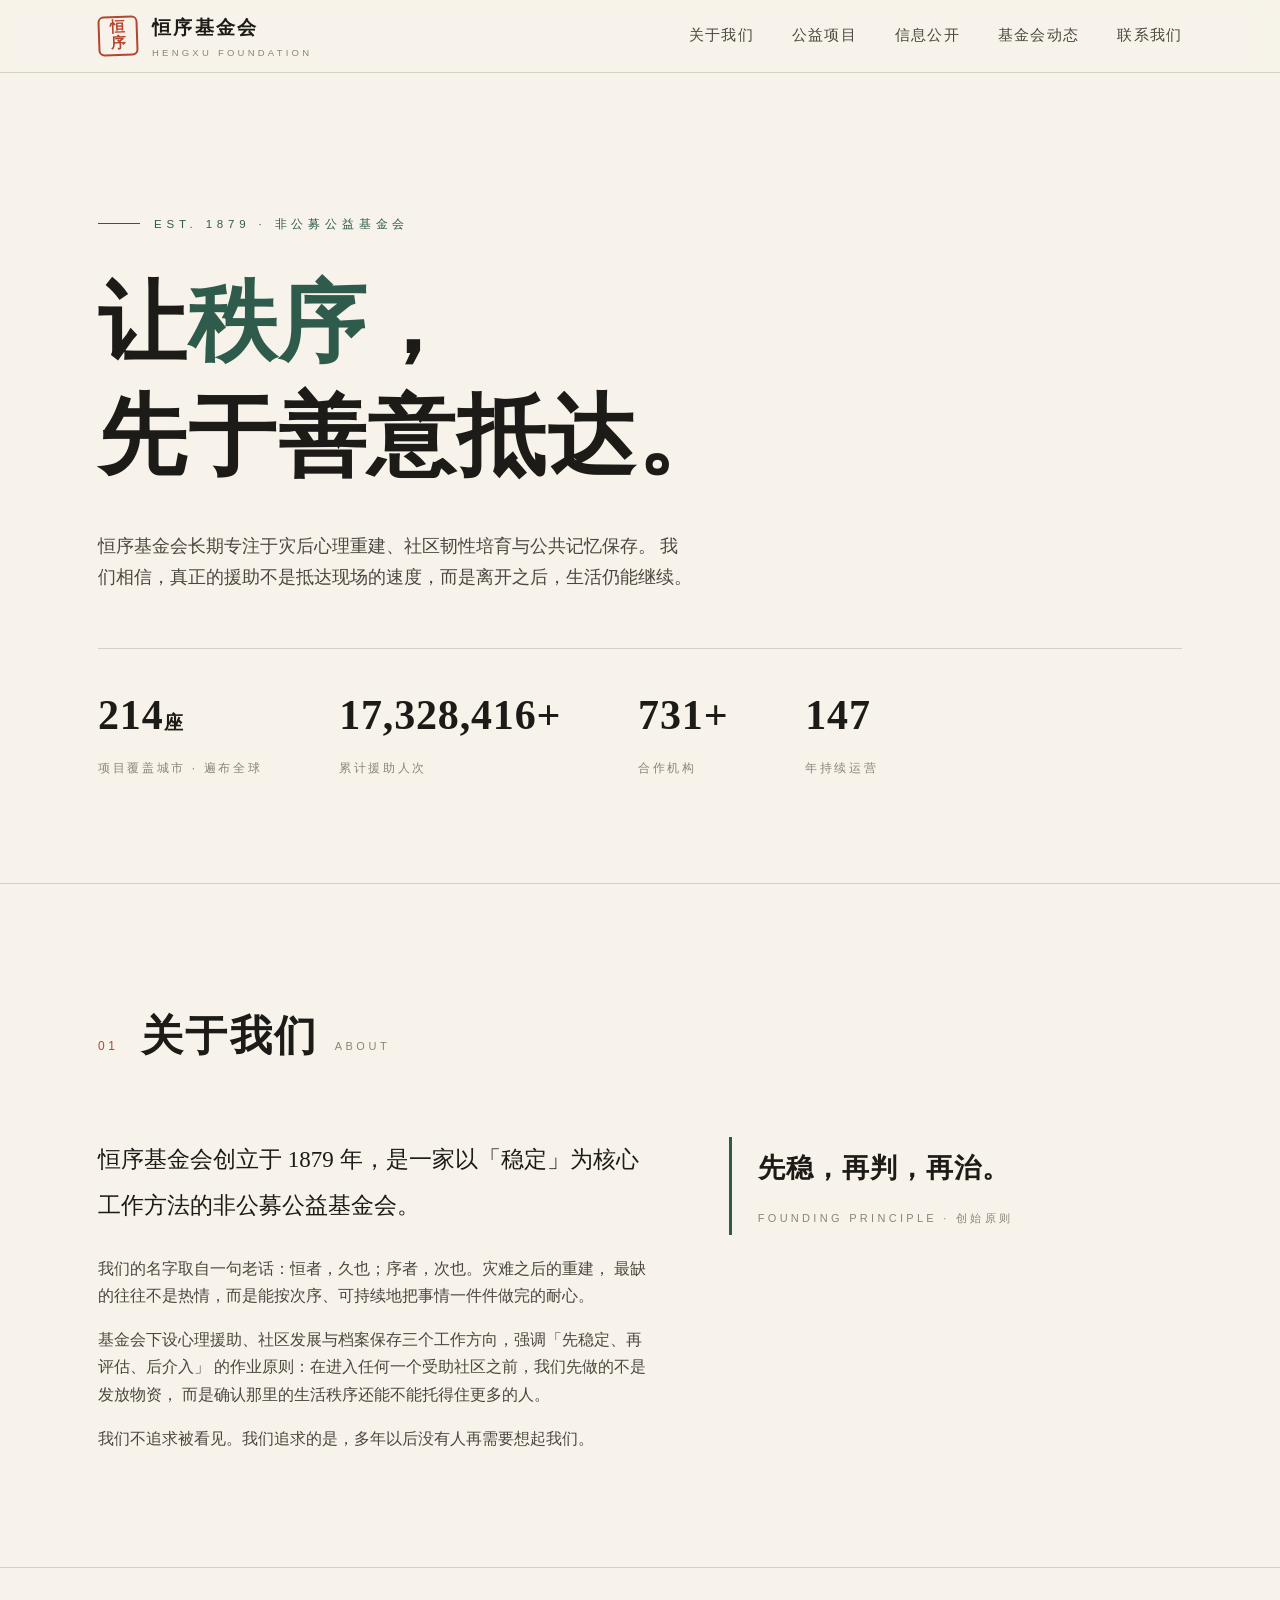
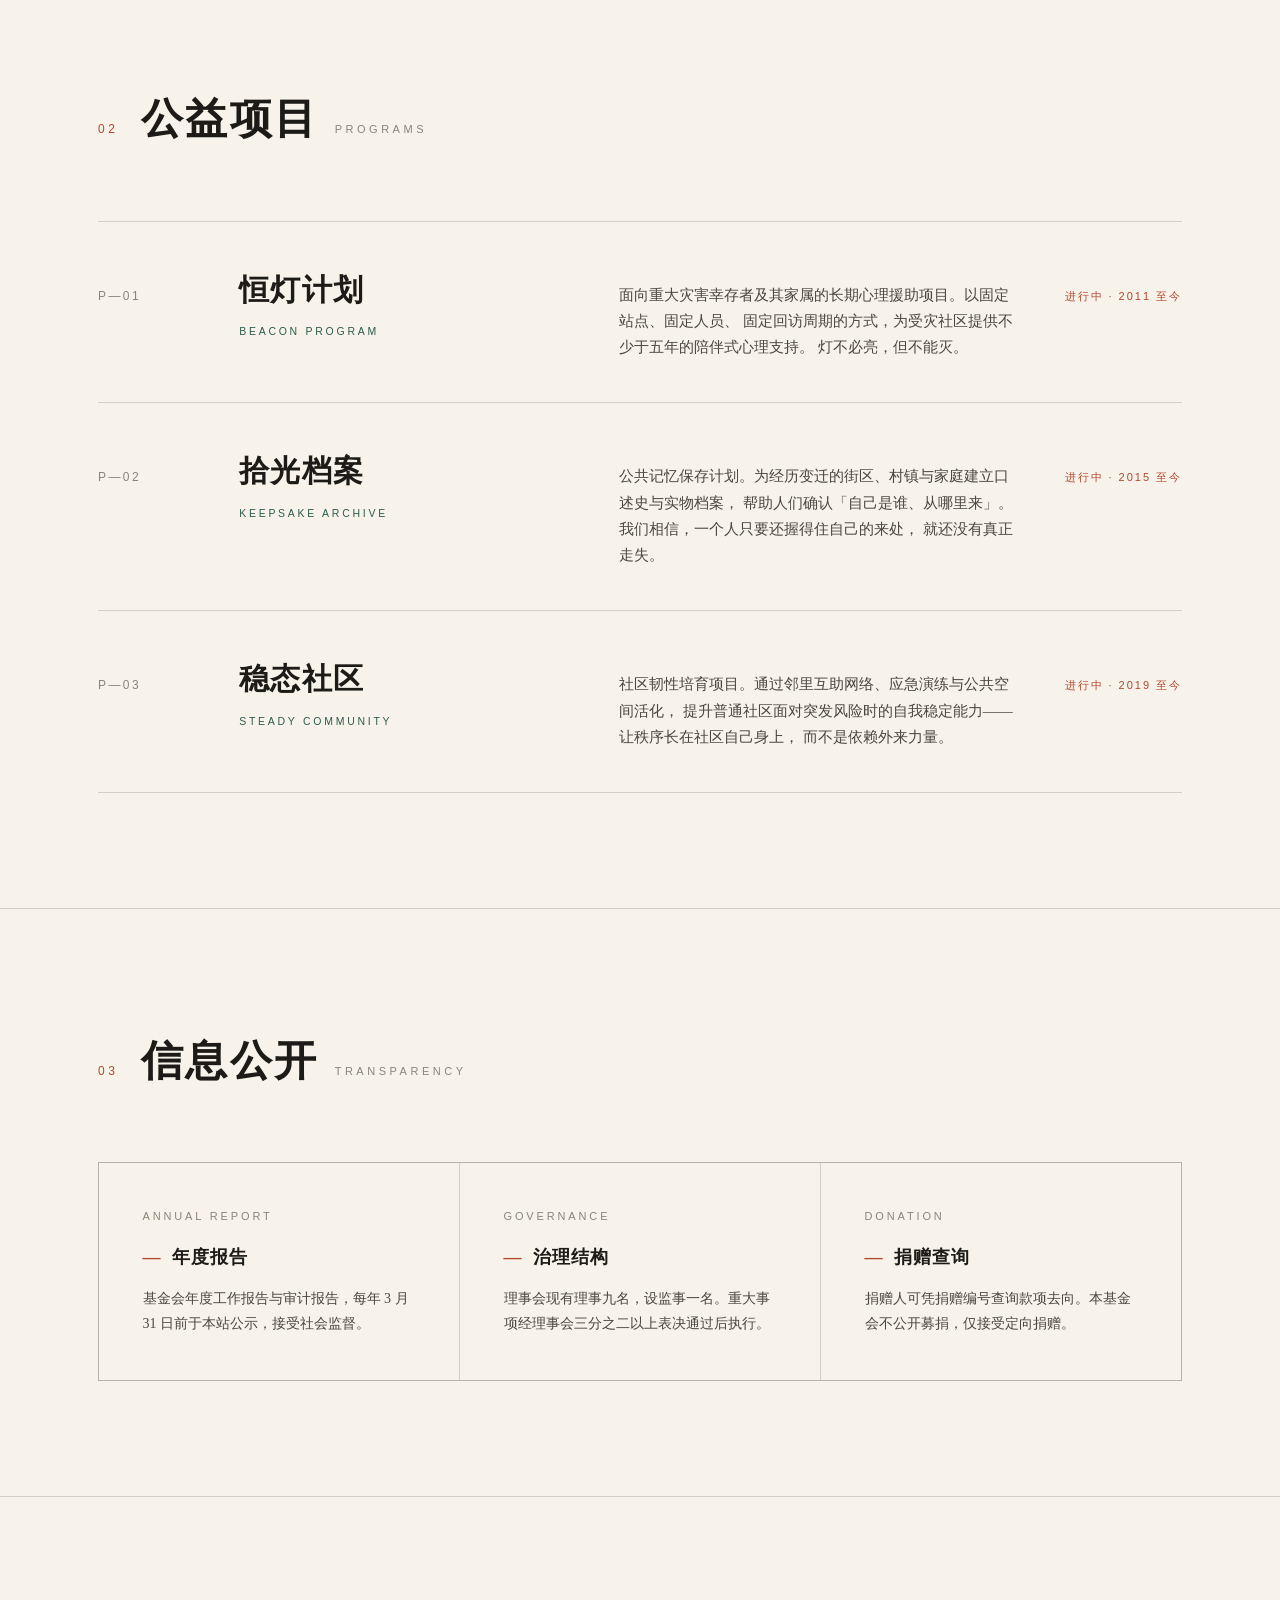
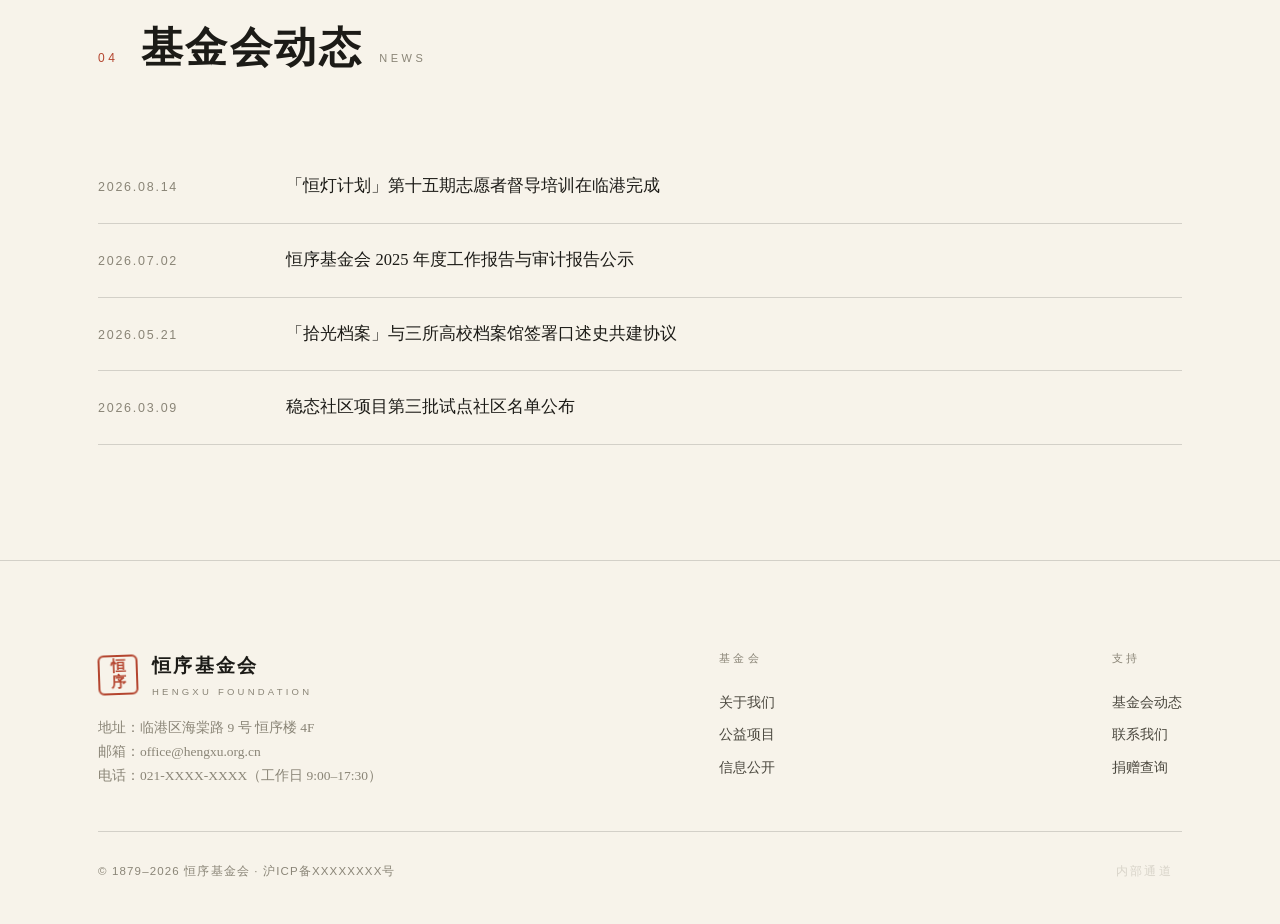
==== index.html @ 0408399a "baseline: legacy single-file + verified assets (bbs-data 130 posts, 13 accounts)" ====
<!DOCTYPE html>
<html lang="zh-CN">
<head>
<meta charset="UTF-8">
<meta name="viewport" content="width=device-width, initial-scale=1.0">
<title>恒序基金会 HENGXU FOUNDATION</title>
<style>
/* ============ 表页面：恒序基金会 ============ */
:root{
  --paper:#F7F3EA;
  --paper-dim:#EFE9DC;
  --ink:#1C1B17;
  --ink-soft:#4A473E;
  --muted:#8A8577;
  --pine:#2E5B4C;
  --pine-deep:#1F4036;
  --cinnabar:#B4452F;
  --hairline:rgba(28,27,23,.16);
  --serif:"Noto Serif SC","Songti SC","STSong","SimSun",serif;
  --sans:-apple-system,"PingFang SC","Microsoft YaHei","Helvetica Neue",sans-serif;
}
*{margin:0;padding:0;box-sizing:border-box}
html{scroll-behavior:smooth}
body{
  background:var(--paper);
  color:var(--ink);
  font-family:var(--serif);
  -webkit-font-smoothing:antialiased;
  line-height:1.75;
}
::selection{background:var(--pine);color:var(--paper)}
a{color:inherit;text-decoration:none}
.wrap{max-width:1180px;margin:0 auto;padding:0 clamp(20px,4vw,48px)}

/* 顶部 */
.site-head{
  border-bottom:1px solid var(--hairline);
  position:sticky;top:0;background:rgba(247,243,234,.92);
  backdrop-filter:blur(8px);z-index:50;
}
.head-in{display:flex;align-items:center;justify-content:space-between;height:72px}
.brand{display:flex;align-items:center;gap:14px}
.seal{
  width:40px;height:40px;flex:none;
  border:2px solid var(--cinnabar);border-radius:6px;
  display:grid;place-items:center;
  color:var(--cinnabar);font-weight:700;font-size:15px;line-height:1.05;
  letter-spacing:0;font-family:var(--serif);
  transform:rotate(-2deg);
}
.brand-name{font-size:19px;font-weight:700;letter-spacing:.12em}
.brand-en{display:block;font-family:var(--sans);font-size:9.5px;letter-spacing:.34em;color:var(--muted);font-weight:400;margin-top:1px}
.nav{display:flex;gap:clamp(16px,3vw,40px);font-size:14.5px;letter-spacing:.08em}
.nav a{position:relative;padding:4px 0;color:var(--ink-soft);transition:color .25s}
.nav a:hover{color:var(--pine)}
.nav a::after{content:"";position:absolute;left:0;bottom:-2px;width:0;height:1px;background:var(--pine);transition:width .3s}
.nav a:hover::after{width:100%}
@media(max-width:760px){.nav{display:none}}

/* Hero */
.hero{padding:clamp(72px,11vw,150px) 0 clamp(56px,8vw,110px);border-bottom:1px solid var(--hairline)}
.eyebrow{
  font-family:var(--sans);font-size:11.5px;letter-spacing:.42em;color:var(--pine);
  display:flex;align-items:center;gap:14px;margin-bottom:34px;font-weight:500;
}
.eyebrow::before{content:"";width:42px;height:1px;background:var(--pine)}
.hero h1{
  font-size:clamp(38px,7.2vw,88px);font-weight:700;line-height:1.28;letter-spacing:.02em;
  max-width:16em;
}
.hero h1 em{font-style:normal;color:var(--pine)}
.hero-sub{
  margin-top:38px;max-width:34em;color:var(--ink-soft);font-size:clamp(15px,1.5vw,17.5px);
}
.hero-meta{
  margin-top:56px;display:flex;gap:clamp(28px,6vw,88px);flex-wrap:wrap;
  border-top:1px solid var(--hairline);padding-top:30px;
}
.stat b{display:block;font-size:clamp(28px,3.4vw,42px);font-weight:700;letter-spacing:.02em}
.stat span{font-family:var(--sans);font-size:12px;letter-spacing:.22em;color:var(--muted)}

/* 章节 */
section.block{padding:clamp(64px,9vw,120px) 0;border-bottom:1px solid var(--hairline)}
.sec-head{display:flex;align-items:baseline;gap:22px;margin-bottom:clamp(36px,5vw,64px)}
.sec-no{font-family:var(--sans);font-size:12px;letter-spacing:.3em;color:var(--cinnabar)}
.sec-title{font-size:clamp(26px,3.6vw,42px);font-weight:700;letter-spacing:.06em}
.sec-title small{font-family:var(--sans);font-size:11px;letter-spacing:.32em;color:var(--muted);margin-left:16px;font-weight:400}

/* 关于 */
.about-grid{display:grid;grid-template-columns:1.1fr .9fr;gap:clamp(32px,6vw,90px)}
@media(max-width:820px){.about-grid{grid-template-columns:1fr}}
.about-lede{font-size:clamp(18px,2.1vw,23px);line-height:2;font-weight:500}
.about-body{margin-top:26px;color:var(--ink-soft);font-size:15.5px}
.about-body p+p{margin-top:1.1em}
.motto{
  border-left:3px solid var(--pine);padding:6px 0 6px 26px;
  font-size:clamp(20px,2.4vw,27px);font-weight:700;line-height:1.9;letter-spacing:.04em;
  align-self:start;position:sticky;top:110px;
}
.motto small{display:block;font-family:var(--sans);font-weight:400;font-size:11px;letter-spacing:.3em;color:var(--muted);margin-top:14px}

/* 项目 */
.prog{border-top:1px solid var(--hairline)}
.prog-row{
  display:grid;grid-template-columns:90px 1fr 1.2fr auto;gap:clamp(18px,4vw,56px);
  align-items:baseline;padding:clamp(26px,3.6vw,42px) 0;border-bottom:1px solid var(--hairline);
  transition:background .3s;cursor:default;
}
.prog-row:hover{background:var(--paper-dim)}
.prog-idx{font-family:var(--sans);font-size:12px;letter-spacing:.2em;color:var(--muted)}
.prog-name{font-size:clamp(20px,2.6vw,30px);font-weight:700;letter-spacing:.04em}
.prog-name small{display:block;font-family:var(--sans);font-size:10.5px;letter-spacing:.26em;color:var(--pine);font-weight:500;margin-top:6px}
.prog-desc{color:var(--ink-soft);font-size:15px;max-width:38em}
.prog-tag{font-family:var(--sans);font-size:11px;letter-spacing:.18em;color:var(--cinnabar);white-space:nowrap}
@media(max-width:820px){.prog-row{grid-template-columns:1fr;gap:10px}}

/* 披露 */
.disc-grid{display:grid;grid-template-columns:repeat(3,1fr);gap:1px;background:var(--hairline);border:1px solid var(--hairline)}
@media(max-width:820px){.disc-grid{grid-template-columns:1fr}}
.disc{background:var(--paper);padding:clamp(28px,3.4vw,44px)}
.disc h4{font-size:18px;letter-spacing:.06em;margin-bottom:14px}
.disc h4::before{content:"—";color:var(--cinnabar);margin-right:10px}
.disc p{font-size:14px;color:var(--ink-soft)}
.disc .yr{font-family:var(--sans);font-size:11px;letter-spacing:.26em;color:var(--muted);display:block;margin-bottom:16px}

/* 新闻 */
.news-item{
  display:grid;grid-template-columns:150px 1fr;gap:clamp(16px,3vw,48px);
  padding:22px 0;border-bottom:1px solid var(--hairline);align-items:baseline;
}
.news-item time{font-family:var(--sans);font-size:12.5px;letter-spacing:.14em;color:var(--muted)}
.news-item h4{font-size:16.5px;font-weight:500;transition:color .25s}
.news-item:hover h4{color:var(--pine)}
.news-item h4::after{content:"→";margin-left:12px;color:var(--cinnabar);font-size:14px;opacity:0;transition:opacity .25s}
.news-item:hover h4::after{opacity:1}

/* 页脚 */
.site-foot{padding:clamp(48px,7vw,88px) 0 40px}
.foot-grid{display:flex;justify-content:space-between;gap:40px;flex-wrap:wrap;padding-bottom:44px;border-bottom:1px solid var(--hairline)}
.foot-brand{max-width:300px}
.foot-brand p{font-size:13.5px;color:var(--muted);margin-top:16px}
.foot-col h5{font-family:var(--sans);font-size:11px;letter-spacing:.3em;color:var(--muted);margin-bottom:18px;font-weight:500}
.foot-col a{display:block;font-size:14px;color:var(--ink-soft);padding:4px 0;transition:color .25s}
.foot-col a:hover{color:var(--pine)}
.foot-base{
  display:flex;justify-content:space-between;align-items:center;flex-wrap:wrap;gap:12px;
  padding-top:26px;font-family:var(--sans);font-size:11.5px;letter-spacing:.1em;color:var(--muted);
}
/* 隐藏入口 */
.backdoor{
  opacity:.28;transition:opacity .3s;letter-spacing:.2em;cursor:pointer;
  border:1px solid transparent;padding:2px 8px;
}
.backdoor:hover{opacity:.85;color:var(--pine)}

/* 登录弹窗 */
.modal-mask{
  position:fixed;inset:0;background:rgba(28,27,23,.55);backdrop-filter:blur(4px);
  display:none;place-items:center;z-index:200;
}
.modal-mask.on{display:grid}
.modal{
  width:min(420px,92vw);background:var(--paper);border:1px solid var(--ink);
  padding:40px 38px 34px;position:relative;
  box-shadow:8px 8px 0 rgba(28,27,23,.9);
  animation:mIn .28s ease-out;
}
@keyframes mIn{from{transform:translateY(14px);opacity:0}to{transform:none;opacity:1}}
.modal.shake{animation:shk .4s}
@keyframes shk{0%,100%{transform:translateX(0)}20%,60%{transform:translateX(-9px)}40%,80%{transform:translateX(9px)}}
.modal h3{font-size:20px;letter-spacing:.14em;display:flex;align-items:center;gap:12px}
.modal h3 .dot{width:8px;height:8px;background:var(--cinnabar);border-radius:50%}
.modal .m-sub{font-family:var(--sans);font-size:11px;letter-spacing:.28em;color:var(--muted);margin:8px 0 26px}
.m-field{margin-bottom:18px}
.m-field label{display:block;font-family:var(--sans);font-size:11px;letter-spacing:.26em;color:var(--ink-soft);margin-bottom:8px}
.m-field input{
  width:100%;background:transparent;border:none;border-bottom:1px solid var(--ink);
  font-family:var(--sans);font-size:15px;padding:8px 2px;color:var(--ink);outline:none;
  letter-spacing:.06em;
}
.m-field input:focus{border-bottom:2px solid var(--pine)}
.m-err{
  display:none;font-family:var(--sans);font-size:12px;color:var(--cinnabar);
  letter-spacing:.08em;margin:4px 0 10px;
}
.m-err.on{display:block}
.m-btn{
  width:100%;margin-top:10px;background:var(--ink);color:var(--paper);border:none;
  font-family:var(--serif);font-size:15px;letter-spacing:.4em;padding:13px 0;cursor:pointer;
  transition:background .25s;
}
.m-btn:hover{background:var(--pine-deep)}
.m-close{position:absolute;top:14px;right:16px;font-family:var(--sans);font-size:18px;color:var(--muted);cursor:pointer;background:none;border:none}
.m-close:hover{color:var(--ink)}

/* 404 */
.page-404{min-height:78vh;display:grid;place-items:center;text-align:center;padding:80px 0}
.page-404 .code{
  font-size:clamp(90px,18vw,200px);font-weight:700;line-height:1;color:transparent;
  -webkit-text-stroke:1.5px var(--ink);letter-spacing:.04em;
}
.page-404 h2{font-size:clamp(18px,2.4vw,26px);margin:28px 0 12px;letter-spacing:.1em}
.page-404 p{color:var(--muted);font-size:14.5px;font-family:var(--sans);letter-spacing:.06em}
.page-404 .home-link{
  display:inline-block;margin-top:36px;border:1px solid var(--ink);padding:12px 42px;
  font-size:14px;letter-spacing:.3em;transition:all .25s;
}
.page-404 .home-link:hover{background:var(--ink);color:var(--paper)}
</style>
</head>
<body>

<!-- ================= 表页面 ================= -->
<div id="surface">
  <header class="site-head">
    <div class="wrap head-in">
      <a class="brand" href="#/">
        <span class="seal">恒<br>序</span>
        <span class="brand-name">恒序基金会<span class="brand-en">HENGXU FOUNDATION</span></span>
      </a>
      <nav class="nav">
        <a href="#about">关于我们</a>
        <a href="#programs">公益项目</a>
        <a href="#disclosure">信息公开</a>
        <a href="#news">基金会动态</a>
        <a href="#contact">联系我们</a>
      </nav>
    </div>
  </header>

  <main>
    <!-- HERO -->
    <div class="hero">
      <div class="wrap">
        <div class="eyebrow">EST. 1879 · 非公募公益基金会</div>
        <h1>让<em>秩序</em>，<br>先于善意抵达。</h1>
        <p class="hero-sub">
          恒序基金会长期专注于灾后心理重建、社区韧性培育与公共记忆保存。
          我们相信，真正的援助不是抵达现场的速度，而是离开之后，生活仍能继续。
        </p>
        <div class="hero-meta">
          <div class="stat"><b>214<small style="font-size:.45em">座</small></b><span>项目覆盖城市 · 遍布全球</span></div>
          <div class="stat"><b>17,328,416+</b><span>累计援助人次</span></div>
          <div class="stat"><b>731+</b><span>合作机构</span></div>
          <div class="stat"><b>147</b><span>年持续运营</span></div>
        </div>
      </div>
    </div>

    <!-- 关于 -->
    <section class="block" id="about">
      <div class="wrap">
        <div class="sec-head">
          <span class="sec-no">01</span>
          <h2 class="sec-title">关于我们<small>ABOUT</small></h2>
        </div>
        <div class="about-grid">
          <div>
            <p class="about-lede">
              恒序基金会创立于 1879 年，是一家以「稳定」为核心工作方法的非公募公益基金会。
            </p>
            <div class="about-body">
              <p>
                我们的名字取自一句老话：恒者，久也；序者，次也。灾难之后的重建，
                最缺的往往不是热情，而是能按次序、可持续地把事情一件件做完的耐心。
              </p>
              <p>
                基金会下设心理援助、社区发展与档案保存三个工作方向，强调「先稳定、再评估、后介入」
                的作业原则：在进入任何一个受助社区之前，我们先做的不是发放物资，
                而是确认那里的生活秩序还能不能托得住更多的人。
              </p>
              <p>
                我们不追求被看见。我们追求的是，多年以后没有人再需要想起我们。
              </p>
            </div>
          </div>
          <div class="motto">
            先稳，再判，再治。
            <small>FOUNDING PRINCIPLE · 创始原则</small>
          </div>
        </div>
      </div>
    </section>

    <!-- 项目 -->
    <section class="block" id="programs">
      <div class="wrap">
        <div class="sec-head">
          <span class="sec-no">02</span>
          <h2 class="sec-title">公益项目<small>PROGRAMS</small></h2>
        </div>
        <div class="prog">
          <div class="prog-row">
            <span class="prog-idx">P—01</span>
            <div class="prog-name">恒灯计划<small>BEACON PROGRAM</small></div>
            <p class="prog-desc">
              面向重大灾害幸存者及其家属的长期心理援助项目。以固定站点、固定人员、
              固定回访周期的方式，为受灾社区提供不少于五年的陪伴式心理支持。
              灯不必亮，但不能灭。
            </p>
            <span class="prog-tag">进行中 · 2011 至今</span>
          </div>
          <div class="prog-row">
            <span class="prog-idx">P—02</span>
            <div class="prog-name">拾光档案<small>KEEPSAKE ARCHIVE</small></div>
            <p class="prog-desc">
              公共记忆保存计划。为经历变迁的街区、村镇与家庭建立口述史与实物档案，
              帮助人们确认「自己是谁、从哪里来」。我们相信，一个人只要还握得住自己的来处，
              就还没有真正走失。
            </p>
            <span class="prog-tag">进行中 · 2015 至今</span>
          </div>
          <div class="prog-row">
            <span class="prog-idx">P—03</span>
            <div class="prog-name">稳态社区<small>STEADY COMMUNITY</small></div>
            <p class="prog-desc">
              社区韧性培育项目。通过邻里互助网络、应急演练与公共空间活化，
              提升普通社区面对突发风险时的自我稳定能力——让秩序长在社区自己身上，
              而不是依赖外来力量。
            </p>
            <span class="prog-tag">进行中 · 2019 至今</span>
          </div>
        </div>
      </div>
    </section>

    <!-- 信息公开 -->
    <section class="block" id="disclosure">
      <div class="wrap">
        <div class="sec-head">
          <span class="sec-no">03</span>
          <h2 class="sec-title">信息公开<small>TRANSPARENCY</small></h2>
        </div>
        <div class="disc-grid">
          <div class="disc">
            <span class="yr">ANNUAL REPORT</span>
            <h4>年度报告</h4>
            <p>基金会年度工作报告与审计报告，每年 3 月 31 日前于本站公示，接受社会监督。</p>
          </div>
          <div class="disc">
            <span class="yr">GOVERNANCE</span>
            <h4>治理结构</h4>
            <p>理事会现有理事九名，设监事一名。重大事项经理事会三分之二以上表决通过后执行。</p>
          </div>
          <div class="disc">
            <span class="yr">DONATION</span>
            <h4>捐赠查询</h4>
            <p>捐赠人可凭捐赠编号查询款项去向。本基金会不公开募捐，仅接受定向捐赠。</p>
          </div>
        </div>
      </div>
    </section>

    <!-- 动态 -->
    <section class="block" id="news">
      <div class="wrap">
        <div class="sec-head">
          <span class="sec-no">04</span>
          <h2 class="sec-title">基金会动态<small>NEWS</small></h2>
        </div>
        <a class="news-item" href="#news">
          <time>2026.08.14</time>
          <h4>「恒灯计划」第十五期志愿者督导培训在临港完成</h4>
        </a>
        <a class="news-item" href="#news">
          <time>2026.07.02</time>
          <h4>恒序基金会 2025 年度工作报告与审计报告公示</h4>
        </a>
        <a class="news-item" href="#news">
          <time>2026.05.21</time>
          <h4>「拾光档案」与三所高校档案馆签署口述史共建协议</h4>
        </a>
        <a class="news-item" href="#news">
          <time>2026.03.09</time>
          <h4>稳态社区项目第三批试点社区名单公布</h4>
        </a>
      </div>
    </section>
  </main>

  <!-- 页脚 -->
  <footer class="site-foot" id="contact">
    <div class="wrap">
      <div class="foot-grid">
        <div class="foot-brand">
          <a class="brand" href="#/">
            <span class="seal">恒<br>序</span>
            <span class="brand-name">恒序基金会<span class="brand-en">HENGXU FOUNDATION</span></span>
          </a>
          <p>地址：临港区海棠路 9 号 恒序楼 4F<br>邮箱：office@hengxu.org.cn<br>电话：021-XXXX-XXXX（工作日 9:00–17:30）</p>
        </div>
        <div class="foot-col">
          <h5>基金会</h5>
          <a href="#about">关于我们</a>
          <a href="#programs">公益项目</a>
          <a href="#disclosure">信息公开</a>
        </div>
        <div class="foot-col">
          <h5>支持</h5>
          <a href="#news">基金会动态</a>
          <a href="#contact">联系我们</a>
          <a href="#/">捐赠查询</a>
        </div>
      </div>
      <div class="foot-base">
        <span>© 1879–2026 恒序基金会 · 沪ICP备XXXXXXXX号</span>
        <span class="backdoor" id="backdoor" title="">内部通道</span>
      </div>
    </div>
  </footer>
</div>

<!-- 登录弹窗 -->
<div class="modal-mask" id="loginMask">
  <div class="modal" id="loginModal">
    <button class="m-close" id="loginClose">×</button>
    <h3><span class="dot"></span>工作人员登录</h3>
    <div class="m-sub">STAFF ACCESS ONLY · 非公开系统</div>
    <div class="m-field">
      <label>工号 / 账号</label>
      <input type="text" id="accInput" autocomplete="off" spellcheck="false" placeholder="请输入账号">
    </div>
    <div class="m-field">
      <label>密码</label>
      <input type="password" id="pwdInput" placeholder="请输入密码">
    </div>
    <div class="m-err" id="loginErr">账号或密码错误，请核对后重试。</div>
    <button class="m-btn" id="loginBtn">登 录</button>
  </div>
</div>

<!-- 404 -->
<div class="page-404" id="page404" style="display:none">
  <div>
    <div class="code">404</div>
    <h2>您访问的页面不存在</h2>
    <p>该页面可能已被移动、删除，或从未存在过。</p>
    <a class="home-link" href="#/">返回首页</a>
  </div>
</div>

<!-- ================= 里页面：万界稳定局内网 BBS ================= -->
<div id="bbs" style="display:none">
  <div class="crt-overlay"></div>
  <div class="crt-vignette"></div>

  <!-- 启动序列 -->
  <div class="boot" id="boot"><pre id="bootText"></pre><span class="cursor" id="bootCursor">█</span></div>

  <!-- 论坛主体 -->
  <div class="bbs-main" id="bbsMain" style="display:none">
    <header class="bbs-head">
      <div class="bbs-title">
        <div class="bbs-logo">万界稳定局 · 内部通讯网络</div>
        <div class="bbs-sub">MULTIVERSE STABILITY BUREAU — INTRANET BULLETIN SYSTEM v3.7.1</div>
      </div>
      <div class="bbs-status">
        <div id="whoLine">—</div>
        <div class="dR-ticker" id="dRTicker">全域 ΔR 均值 0.31 ▲ 缓升中</div>
        <button class="logout-btn" id="logoutBtn">[ 断开连接 ]</button>
      </div>
    </header>
    <div class="bbs-rule">※ 本网络全程处于认知防火墙监控之下。观测即污染，请按权限阅读。 ※</div>

    <div class="bbs-body">
      <!-- 版块列表 -->
      <aside class="boards" id="boardList"></aside>

      <!-- 内容区 -->
      <section class="bbs-content">
        <div class="content-bar">
          <span id="crumb">载入中…</span>
          <button class="t-btn" id="newThreadBtn">[ + 发布新帖 ]</button>
        </div>
        <div id="threadList"></div>
        <div id="threadView" style="display:none"></div>

        <!-- 发帖/回帖表单 -->
        <div class="composer" id="composer" style="display:none">
          <div class="composer-head" id="composerTitle">发布新帖</div>
          <input type="text" id="postTitle" maxlength="60" placeholder="标题（必填）">
          <textarea id="postBody" rows="6" placeholder="正文……请注意：本板禁止写入未分级的高危知识。"></textarea>
          <div class="composer-actions">
            <button class="t-btn primary" id="postSubmit">[ 提交 ]</button>
            <button class="t-btn" id="postCancel">[ 取消 ]</button>
          </div>
        </div>
      </section>
    </div>

    <footer class="bbs-foot">
      <span>万界稳定局 中央总署 · 档案与认知安全总署 联合维护</span>
      <span>连接节点：第七观测站 中继 03 · 延迟 0.00ms（本地）</span>
    </footer>
  </div>
</div>

<style>
/* ============ 里页面：CRT 终端 ============ */
#bbs{
  position:fixed;inset:0;z-index:500;overflow-y:auto;
  background:#050805;color:#00F48E;
  font-family:"JetBrains Mono","Cascadia Mono","Sarasa Mono SC","Noto Sans Mono CJK SC",monospace;
  font-size:14px;line-height:1.7;
  text-shadow:0 0 6px rgba(0,244,142,.45);
}
#bbs ::selection{background:#00F48E;color:#000}
.crt-overlay{
  position:fixed;inset:0;pointer-events:none;z-index:600;
  background:repeating-linear-gradient(0deg,rgba(0,0,0,.22) 0 1px,transparent 1px 3px);
  mix-blend-mode:multiply;
}
.crt-vignette{
  position:fixed;inset:0;pointer-events:none;z-index:601;
  background:radial-gradient(ellipse at center,transparent 55%,rgba(0,0,0,.5) 100%);
  animation:crtFlicker 4.2s infinite;
}
@keyframes crtFlicker{
  0%,94%,100%{opacity:1}95%{opacity:.86}96%{opacity:.97}97.5%{opacity:.9}
}
.cursor{display:inline-block;animation:blink .5s steps(1) infinite}
@keyframes blink{50%{opacity:0}}

.boot{padding:8vh 6vw;white-space:pre-wrap;font-size:14.5px;min-height:60vh}
.boot .ok{color:#00F48E}
.boot .warn{color:#FFB000;text-shadow:0 0 6px rgba(255,176,0,.5)}
.boot .err{color:#FF3B30;text-shadow:0 0 6px rgba(255,59,48,.5)}

.bbs-main{max-width:1180px;margin:0 auto;padding:26px clamp(14px,3vw,40px) 40px;position:relative;z-index:2}
.bbs-head{
  display:flex;justify-content:space-between;align-items:flex-end;gap:20px;flex-wrap:wrap;
  border-bottom:2px solid #00F48E;padding-bottom:14px;
}
.bbs-logo{font-size:clamp(20px,3vw,30px);font-weight:700;letter-spacing:.18em}
.bbs-sub{font-size:10.5px;letter-spacing:.24em;color:#0FA962;margin-top:4px}
.bbs-status{text-align:right;font-size:12px}
.dR-ticker{color:#FFB000;text-shadow:0 0 6px rgba(255,176,0,.5);margin:4px 0}
.logout-btn,.t-btn{
  background:none;border:1px solid #00F48E;color:#00F48E;font:inherit;font-size:12px;
  padding:3px 12px;cursor:pointer;letter-spacing:.1em;transition:all .15s;
}
.logout-btn:hover,.t-btn:hover{background:#00F48E;color:#000;text-shadow:none}
.t-btn.primary{border-color:#FFB000;color:#FFB000}
.t-btn.primary:hover{background:#FFB000;color:#000}
.bbs-rule{
  text-align:center;font-size:11.5px;color:#0FA962;letter-spacing:.14em;
  padding:10px 0;border-bottom:1px dashed rgba(0,244,142,.35);margin-bottom:22px;
}
.bbs-body{display:grid;grid-template-columns:250px 1fr;gap:26px;align-items:start}
@media(max-width:860px){.bbs-body{grid-template-columns:1fr}}

.board{border:1px solid rgba(0,244,142,.4);margin-bottom:14px;cursor:pointer;transition:background .15s}
.board:hover{background:rgba(0,244,142,.08)}
.board.active{background:rgba(0,244,142,.14);border-color:#00F48E}
.board-head{padding:10px 12px;font-weight:700;letter-spacing:.08em;font-size:13.5px}
.board-desc{padding:0 12px 10px;font-size:11px;color:#0FA962}
.board.locked{border-color:rgba(255,176,0,.5)}
.board.locked .board-head{color:#FFB000;text-shadow:0 0 6px rgba(255,176,0,.5)}
.lock-tag{font-size:10px;color:#FFB000;margin-left:8px}

.content-bar{
  display:flex;justify-content:space-between;align-items:center;gap:12px;
  border-bottom:1px solid rgba(0,244,142,.4);padding-bottom:10px;margin-bottom:6px;
  font-size:13px;letter-spacing:.06em;
}
.thread-row{
  display:grid;grid-template-columns:1fr auto;gap:6px 18px;
  padding:11px 6px;border-bottom:1px dashed rgba(0,244,142,.22);cursor:pointer;
}
.thread-row:hover{background:rgba(0,244,142,.07)}
.thread-title{font-size:14px}
.thread-title .pin{color:#FFB000;margin-right:6px}
.thread-meta{font-size:11px;color:#0FA962;grid-column:1/-1;letter-spacing:.05em}
.thread-count{font-size:11.5px;color:#0FA962;align-self:center;white-space:nowrap}
.empty-tip{padding:34px 0;text-align:center;color:#0FA962;font-size:12.5px}

.post{border:1px solid rgba(0,244,142,.35);margin-bottom:16px}
.post-head{
  display:flex;justify-content:space-between;gap:10px;flex-wrap:wrap;
  background:rgba(0,244,142,.09);padding:8px 14px;font-size:12px;letter-spacing:.05em;
}
.post-head .lv{color:#FFB000}
.post-body{padding:14px 16px;white-space:pre-wrap;font-size:13.5px}
.post-body .redact{background:#00F48E;color:#00F48E;text-shadow:none;border-radius:1px;padding:0 2px}
.post-body .warn-line{color:#FFB000;text-shadow:0 0 6px rgba(255,176,0,.5)}
.thread-title-big{
  font-size:clamp(17px,2.4vw,22px);font-weight:700;letter-spacing:.06em;
  border-left:4px solid #00F48E;padding-left:14px;margin-bottom:18px;line-height:1.5;
}
.back-link{font-size:12px;cursor:pointer;color:#0FA962;display:inline-block;margin-bottom:16px}
.back-link:hover{color:#00F48E}

.composer{border:1px solid #FFB000;margin-top:22px;padding:16px}
.composer-head{color:#FFB000;font-size:13px;letter-spacing:.14em;margin-bottom:12px}
.composer input,.composer textarea{
  width:100%;background:rgba(0,244,142,.04);border:1px solid rgba(0,244,142,.4);
  color:#00F48E;font:inherit;font-size:13px;padding:9px 12px;outline:none;margin-bottom:12px;
  text-shadow:0 0 4px rgba(0,244,142,.3);
}
.composer input:focus,.composer textarea:focus{border-color:#00F48E}
.composer-actions{display:flex;gap:12px}

.bbs-foot{
  margin-top:44px;border-top:1px dashed rgba(0,244,142,.35);padding-top:12px;
  display:flex;justify-content:space-between;flex-wrap:wrap;gap:8px;
  font-size:10.5px;color:#0FA962;letter-spacing:.1em;
}
.fw-block{
  border:1px solid #FF3B30;color:#FF3B30;padding:30px 20px;text-align:center;
  text-shadow:0 0 8px rgba(255,59,48,.6);letter-spacing:.12em;font-size:13.5px;
  animation:fwFlash 1.2s steps(2) 3;
}
@keyframes fwFlash{50%{background:rgba(255,59,48,.12)}}
</style>

<script>
/* ================= 账号库（稳定局出场人物拼音） ================= */
const ACCOUNTS = {
  "linwu":      { name:"林雾",   role:"锚点审计师", level:"L3" },
  "shenyan":    { name:"沈砚",   role:"界域巡检员", level:"L1" },
  "baizhi":     { name:"白枝",   role:"界域巡检员", level:"L1" },
  "hanzhong":   { name:"韩重",   role:"界域巡检员", level:"L1" },
  "zhouqiming": { name:"周启明", role:"界域巡检员", level:"L1" },
  "gunanqi":    { name:"顾南祈", role:"界域巡检员", level:"L1" },
  "yuxiaotang": { name:"于小棠", role:"界域巡检员", level:"L1" }
};
const PASSWORD = "wjwdj666";

/* ================= 路由与闸门 ================= */
const surface = document.getElementById('surface');
const page404 = document.getElementById('page404');
const bbs = document.getElementById('bbs');

function isAuthed(){ return !!sessionStorage.getItem('msb_auth'); }
function currentUser(){
  try{ return JSON.parse(sessionStorage.getItem('msb_auth')); }catch(e){ return null; }
}

function route(){
  const h = location.hash;
  const inPageAnchor = ['#about','#programs','#disclosure','#news','#contact'].includes(h);
  if(h === '' || h === '#/' || inPageAnchor){
    surface.style.display = ''; page404.style.display = 'none'; bbs.style.display = 'none';
    document.title = '恒序基金会 HENGXU FOUNDATION';
    return;
  }
  if(h === '#/bbs'){
    if(isAuthed()){
      surface.style.display = 'none'; page404.style.display = 'none'; bbs.style.display = '';
      document.title = 'MSB-BBS';
      enterBBS();
    } else {
      show404();
    }
    return;
  }
  show404();
}
function show404(){
  surface.style.display = 'none'; bbs.style.display = 'none'; page404.style.display = '';
  document.title = '404 · 恒序基金会';
}
window.addEventListener('hashchange', route);

/* ================= 登录 ================= */
const mask = document.getElementById('loginMask');
const modal = document.getElementById('loginModal');
const accInput = document.getElementById('accInput');
const pwdInput = document.getElementById('pwdInput');
const loginErr = document.getElementById('loginErr');

document.getElementById('backdoor').addEventListener('click', () => {
  mask.classList.add('on'); loginErr.classList.remove('on');
  accInput.value=''; pwdInput.value=''; accInput.focus();
});
document.getElementById('loginClose').addEventListener('click', () => mask.classList.remove('on'));
mask.addEventListener('click', e => { if(e.target === mask) mask.classList.remove('on'); });

function tryLogin(){
  const acc = accInput.value.trim().toLowerCase();
  const pwd = pwdInput.value;
  if(ACCOUNTS[acc] && pwd === PASSWORD){
    sessionStorage.setItem('msb_auth', JSON.stringify(ACCOUNTS[acc]));
    sessionStorage.removeItem('msb_booted');
    mask.classList.remove('on');
    location.hash = '#/bbs';
  } else {
    loginErr.classList.add('on');
    modal.classList.remove('shake'); void modal.offsetWidth; modal.classList.add('shake');
  }
}
document.getElementById('loginBtn').addEventListener('click', tryLogin);
[pwdInput, accInput].forEach(el => el.addEventListener('keydown', e => { if(e.key === 'Enter') tryLogin(); }));

/* ================= 启动序列 ================= */
let booted = false;
function enterBBS(){
  const u = currentUser();
  document.getElementById('whoLine').textContent =
    `${u.name} · ${u.role} · 权限 ${u.level}`;
  if(sessionStorage.getItem('msb_booted')){ showForum(); return; }
  if(booted){ showForum(); return; }
  booted = true;
  runBoot(u);
}
function runBoot(u){
  const bootEl = document.getElementById('boot');
  const txt = document.getElementById('bootText');
  document.getElementById('bbsMain').style.display = 'none';
  bootEl.style.display = '';
  const lines = [
    ['> 建立加密链路 ………………………… 完成','ok'],
    ['> 认知防火墙 v4.2 校验中 ………… 通过','ok'],
    ['> 检测阅读者认知污染指数 ……… 0.03（安全）','ok'],
    [`> 身份核验：${u.name} · ${u.role}`,'ok'],
    [`> 权限等级：${u.level} —— 超出权限的内容将不予渲染`,'warn'],
    ['> 正在接入 万界稳定局内部通讯网络 …','ok'],
    ['','ok'],
    ['  欢迎回来。','ok'],
    ['  请记住：你看到的一切，以你能承受为限。','warn'],
  ];
  let li = 0;
  function nextLine(){
    if(li >= lines.length){
      setTimeout(() => {
        bootEl.style.display = 'none';
        sessionStorage.setItem('msb_booted','1');
        showForum();
      }, 900);
      return;
    }
    const [text, cls] = lines[li++];
    const span = document.createElement('span');
    span.className = cls;
    txt.appendChild(span);
    let ci = 0;
    const iv = setInterval(() => {
      span.textContent = text.slice(0, ++ci);
      if(ci >= text.length){ clearInterval(iv); txt.appendChild(document.createTextNode('\n')); setTimeout(nextLine, 160); }
    }, 14);
  }
  nextLine();
}
function showForum(){
  document.getElementById('boot').style.display = 'none';
  document.getElementById('bbsMain').style.display = '';
  renderBoards(); renderThreadList(state.board);
  // ΔR 微波动
  clearInterval(window._drIv);
  window._drIv = setInterval(() => {
    const v = (0.31 + (Math.random()-.5)*0.02).toFixed(3);
    const arrow = Math.random() > .45 ? '▲' : '▼';
    document.getElementById('dRTicker').textContent = `全域 ΔR 均值 ${v} ${arrow} 缓升中`;
  }, 2600);
}

/* ================= 论坛数据 ================= */
const BOARDS = [
  { id:'notice', name:'■ 总署公告', desc:'中央总署及六大总署发布的正式通告。只读。', ro:true },
  { id:'ops',    name:'■ 任务简报', desc:'各分域局行动简报与复盘归档。' },
  { id:'theory', name:'■ 异常研讨', desc:'规则、ΔR 与修复协议的学术性争论区。' },
  { id:'lounge', name:'■ 观测站茶水间', desc:'值班间隙的非正式交流。禁止谈论未分级高危知识。' },
  { id:'vault',  name:'■ 封存区', desc:'高危条目调阅区。', lock:'L3' },
];

const SEED = {
notice: [
  { id:'n1', pin:true, title:'【通告】关于 ΔR 中阈值波动区巡检频次调整的通知', author:'观测总署 · ΔR监测厅', lv:'L2', time:'2026-08-28 09:00',
    body:'各分域稳定局、各边界观测站：\n\n近期多个分域 ΔR 读数持续处于中阈值波动区间。经最高稳定议会观测席批准，自 9 月 1 日起：\n\n一、中阈值波动区巡检频次由每 72 小时一次调整为每 36 小时一次；\n二、巡检员须双人成行，禁止单人执行锚点初测；\n三、读数出现连续三次环比上升的站点，须在 12 小时内上报异常预警厅。\n\n不是看到怪物再动手。先判断该区域是否正在进入规则读写错误状态。\n\n——观测总署' },
  { id:'n2', title:'【通告】记忆减压与洗脱室预约系统维护通知', author:'档案与认知安全总署', lv:'L1', time:'2026-08-25 14:30',
    body:'记忆减压与洗脱室预约系统将于本周六 02:00–06:00 停机维护。\n\n维护期间已预约的减压时段自动顺延，无需重新排队。\n\n再次提醒：L4 及以上权限持有者必须按周期接受阶段性记忆减压，不得以「我感觉良好」为由缺席。你的感觉良好，不属于可采信证据。\n\n——认知防火墙中心' },
  { id:'n3', title:'【人事】第六批认知防火墙升级完成，请相关站点校验员签到确认', author:'认知防火墙中心', lv:'L1', time:'2026-08-19 11:20',
    body:'第六批认知防火墙（静默分域下属 12 个站点）升级已完成。\n\n请各站认知校验官于本周内登录本板签到确认，并组织全员进行一次身份连续性自检：\n说出你的姓名、岗位、以及今天早饭吃了什么。\n三项中任何一项答不上来的，立即离岗并接受校验。\n\n——认知防火墙中心' },
  { id:'n4', title:'【联合通告】关于规范各站「异常体临时称呼」的通知', author:'封存书记官联席会', lv:'L1', time:'2026-08-12 10:00',
    body:'近期发现部分站点在简报中使用自创绰号称呼异常体，如「那个会走路的」「二号麻烦」「老熟人」等。\n\n重申纪律：\n\n一、所有异常体必须使用分级编号，禁止拟人化昵称；\n二、尤其禁止给「能听懂人话」的异常体起名字——你叫它一声，它应你一声，第三次它就知道该找谁了；\n三、已起的名字，由认知校验官统一做脱敏处理。\n\n书记官的职责是决定什么能被写进档案。请不要让我们的工作变得更难。\n\n——封存书记官联席会' },
  { id:'n5', title:'【能源】第三季度规则能量配额分配方案（附各分域缺口说明）', author:'后勤与规则能源总署 · 规则能量调度厅', lv:'L2', time:'2026-08-08 15:45',
    body:'第三季度配额已下发至各分域稳定局，要点如下：\n\n一、全域配额总量环比下调 6%，缺口主要源于门户厅三座跨界门户的例行检修；\n二、静默分域、叠合分域因 ΔR 读数走高，按议会特批各追加 4% 应急额度；\n三、各站稳定场核心「降载运行」期间，须同步向观测总署报备值守排班，不得以降载为由空岗。\n\n重申一次本厅墙上有、各位耳朵里也有的那句话：使用规则能量本身会提升 ΔR。我们给的越少，是在替你们扛得越多。省着用。\n\n——规则能量调度厅' },
  { id:'n6', title:'【悼告】执行总署逆流压制司 三级干预官 陈屿 同志讣告', author:'中央总署 · 总务', lv:'L1', time:'2026-08-05 08:00',
    body:'逆流压制司三级干预官陈屿，于 8 月 2 日腐朽分域逆流压制行动中，为掩护修复组撤离，存在负债突破临界，于当日 23:41 宣告不可逆，按本人预立意愿执行静默封存。\n\n陈屿同志入职十九年，参与行动 214 次，带回的人比他自己的名字还多。\n\n追授「秩序之锚」称号。其工牌按例封存于总署纪念墙，工号永久停用，不再分配。\n\n请各站于今日 12:00 降载稳定场一分钟。\n\n——中央总署' },
],
ops: [
  { id:'o1', pin:true, title:'【简报】静默分域 · 旧灯塔群 ΔR 连续三日缓升（第七观测站）', author:'第七观测站 · 记录官', lv:'L2', time:'2026-08-30 22:14',
    body:'灯塔群沿岸 ΔR 连续三日缓升，幅度不大，但曲线形态不好看。\n\n异常点：报码表、值守册等纸质记录的缺页率高于常年均值。纸在丢，而且丢得很有规律——丢的都是「谁那天在塔里」的那几页。\n\n已按新规执行 36 小时双巡。维修局那边配合度很高，就是一线人员明显睡不好，申请后勤酌情增发认知护具。\n\n暂按观察区处置，不建议升级封锁。锚点审计组已介入。', 
    replies:[
      { author:'锚点审计 · 林', lv:'L3', time:'2026-08-31 08:02', body:'缺页规律已阅。先别补登，也别让任何人凭记忆把名单「补全」。缺着的就让它缺着，补上去的未必还是原来那个人。' },
      { author:'第七观测站 · 记录官', lv:'L2', time:'2026-08-31 09:47', body:'收到。已通知维修局旧楼暂停一切档案补录。' },
    ]},
  { id:'o2', title:'【复盘】叠合分域回响拆解行动：成本超支 41%，但人全回来了', author:'回响拆解司 · 现场指挥', lv:'L3', time:'2026-08-21 18:40',
    body:'行动结束，复盘要点三条：\n\n1. 稳定场展开耗时比预案多 11 分钟，原因是门户厅给的规则能量配额打了七折。请后勤与规则能源总署就「七折」给个说法。\n2. 拆解窗口期内同位体干扰比预估强，下次建议高危接触司提前 24 小时进场。\n3. 全员生还，两人存在负债超标，已转存在负债恢复处。\n\n成本超支 41%。但按我局算法，人全回来就是盈利。' },
  { id:'o3', title:'【简报】静默分域 · 港北旧防空洞区域封控已完成（第七观测站协防）', author:'封控总署 · 区域隔离厅', lv:'L2', time:'2026-08-27 19:20',
    body:'港北旧防空洞周边 ΔR 峰值一度触及高阈值下限，按标准七步流程处置完毕：\n\n一、临时封存工程队 4 小时内完成外围封锁墙与锚点屏障搭建；\n二、洞内第二层以下区域划为静默区，禁止一切人员进入，包括「进去过」的人；\n三、锚点审查结论：区域整体锚点结构完整，个别位置出现「白痕」式松动，已列入长期观测清单；\n四、周边居民的记忆重构由修复总署按低烈度方案执行，对外口径为「燃气管道检修」。\n\n特别说明：处置期间洞内持续传出敲击声，节奏固定。经评估为结构性回声，不予响应。\n\n再说一遍，不予响应。', 
    replies:[
      { author:'第七观测站 · 站长', lv:'L2', time:'2026-08-27 21:03', body:'补充现场细节：敲击声每天 04:00 前后最清晰，像是从下面往上数着敲。我站记录官想把这个节奏写进值班日志，被我否了——写下来，它就成了一句话。' },
      { author:'规则修复协议处 · 协议撰写', lv:'L2', time:'2026-08-28 09:30', body:'「不予响应」四个字请在所有后续简报里置顶。上次类似事件里，第一个出事的观测员就是先在日志里「回应」了它。' },
    ]},
  { id:'o4', title:'【求援】腐朽分域第 12 封锁节点：稳定场核心备件告急', author:'第 12 封锁节点 · 值守组长', lv:'L1', time:'2026-08-23 13:55',
    body:'节点稳定场核心连续满负荷 19 天，备用核心只剩一枚，按当前损耗率撑不过两周。\n\n已向分域封锁厅递交三次申请，回复均为「排队中」。\n\n本节点下游 6 公里有一座两万人的镇子。请调度厅看到此帖后优先评估。我们不需要解释，我们需要备件。', 
    replies:[
      { author:'维保工程厅 · 值班调度', lv:'L2', time:'2026-08-23 15:20', body:'已从邻域调剂两枚核心，走 4 号门户，预计 40 小时内抵达。另外，你们核心的散热阵列是不是三年没清了？损耗率比同型节点高一倍，到货后先清灰再哭穷。' },
      { author:'第 12 封锁节点 · 值守组长', lv:'L1', time:'2026-08-24 08:41', body:'收到，多谢。散热阵列的事……我们这就去清。' },
    ]},
  { id:'o5', title:'【复盘】治疗实验区第 41 号修复个案：记忆重构部分成功', author:'修复总署 · 记忆重构处', lv:'L3', time:'2026-08-16 17:30',
    body:'个案背景：女性，约 30 岁，海边灯塔区回收，身份记录、户籍、亲属关系全部静默，仅记得自己「在一座塔里待过很久」。\n\n处置：三轮记忆重构 + 一次锚点重置。\n\n结果：成功重建基础身份框架，能说出自己的名字，能认出早餐摊的老板。但其关于「塔」的记忆无法重构——不是缺失，是每次重构到那一段，记录纸就变成空白。\n\n结论：部分成功。那部分「填不上」的记忆，建议不再尝试填。修复的原则是让现实回到它应该有的样子，不是把她变成我们想要的样子。\n\n已转入存在负债恢复处长期随访。', 
    replies:[
      { author:'存在负债恢复处 · 医师', lv:'L2', time:'2026-08-16 18:12', body:'她今天主动问我能不能留下来做义工。我没答应，也没拒绝。先让她把早饭吃明白吧。' },
      { author:'锚点审计 · 林', lv:'L3', time:'2026-08-16 19:05', body:'「记录纸变空白」的情况请归档至静默分域特殊案例索引，编号前缀 A-，不要进普通卷宗。回头我过去看。' },
    ]},
],
theory: [
  { id:'t1', title:'「观测即污染」到底有没有安全阈值？谈谈我的三组数据', author:'概率事件分析室 · 研究员', lv:'L2', time:'2026-08-27 16:05',
    body:'抛砖引玉。我统计了近五年 214 起认知污染事件，发现污染发生率与「阅读时长」相关性很弱，与「读者是否试图复述内容」相关性极强。\n\n换句话说：看，不一定出事；试图把它讲给别人听，几乎必然出事。\n\n这是否意味着认知防火墙的重点应该从「挡眼睛」转向「挡嘴」？欢迎拍砖。',
    replies:[
      { author:'高危知识封存库 · 书记', lv:'L3', time:'2026-08-27 17:33', body:'数据有意思，但结论我不认。「挡嘴」意味着我们要监控每一个人的每一次表达，那我们自己先成了最大的污染源。' },
      { author:'规则修复协议处 · 协议撰写', lv:'L2', time:'2026-08-28 10:12', body:'补充一个反例：去年港区那起集体梦事件，没有人复述任何东西，污染照样扩散了。有些异常不靠嘴，靠梦。' },
    ]},
  { id:'t2', title:'治愈派和封锁派能不能换个地方吵，食堂是大家吃饭的地方', author:'匿名（已备案）', lv:'L1', time:'2026-08-24 12:31',
    body:'今天中午，修复总署和封控总署的两桌人，隔着一条过道争论「不可逆阶段的判定权到底归谁」，声音大到我的面都凉了。\n\n我理解这个议题很重要。它关乎每个异常体还能不能被当作「人」来看待。\n\n但是，各位，食堂是大家吃饭的地方。要吵去会议室吵，吵出结果记得发公告。\n\n——一个只想安静吃面的巡检员',
    replies:[
      { author:'区域隔离厅 · 值班', lv:'L2', time:'2026-08-24 13:05', body:'支持楼主。另外替封锁派说一句：我们不是想抹掉谁，我们只是怕拖到最后，连「还有谁可以被救」这个问题本身都失去意义。' },
      { author:'存在负债恢复处 · 医师', lv:'L2', time:'2026-08-24 15:58', body:'也替治愈派说一句：只要还有锚点，就还有救。这句话不是口号，是我们科室墙上贴的排班表——每个名字后面都跟着一个还没放弃的人。' },
    ]},
  { id:'t3', title:'ΔR 读数会不会「骗人」？一个观测员十年数据里的三个疑点', author:'边界观测站 · 资深观测员', lv:'L2', time:'2026-08-26 23:47',
    body:'值夜班十年，攒了三个一直想不通的疑点，趁版面安静说一说：\n\n疑点一：有七次，ΔR 在没有任何异常事件的情况下午夜准时跳升 0.02，四十分钟后回落。像什么事物在「路过」。\n\n疑点二：所有「路过」事件发生的夜晚，站内那台老式挂钟的秒针都是倒着走的。设备科查不出毛病。\n\n疑点三：我把这七次事件的日期排在一起，间隔在稳定缩短。\n\n我不想说结论。数据都在这了。', 
    replies:[
      { author:'ΔR监测厅 · 数据分析', lv:'L3', time:'2026-08-27 00:58', body:'间隔缩短这条请立刻走正式渠道上报，不要只发在论坛。「稳定缩短」在预测模型里只有一种含义，而那种含义不适合出现在茶水间上面的版块。' },
      { author:'边界观测站 · 资深观测员', lv:'L2', time:'2026-08-27 01:10', body:'明白，已提交。另外挂钟我申请封存了，设备科舍不得，我说那不是钟的问题了。' },
      { author:'概率事件分析室 · 研究员', lv:'L2', time:'2026-08-27 09:15', body:'「路过」这个用词非常准确。我们室去年给这类事件起了个内部代号，但我不能在这里写。等你的正式报告上来，大概率会并案。' },
    ]},
  { id:'t4', title:'记忆减压算工伤吗？——关于 L4 人员心理健康保障的建议', author:'伦理席驻总署联络员', lv:'L3', time:'2026-08-20 14:08',
    body:'L4 及以上人员每季度必须接受记忆减压，这是纪律，我不反对。\n\n但请注意一个被长期忽视的问题：减压删掉的不只是「危险记忆」，常常连带删掉当事人那段时间的全部生活——有人忘了女儿的家长会，有人忘了自己为什么养了那只猫。\n\n我们保护他们不被知识污染，然后对他们的生活被一并删去这件事，只报销一顿食堂的汤。\n\n建议：一、减压前增加「生活记忆备份」流程；二、减压后 72 小时内安排认知校验官随访，而不是让他们自己走回宿舍。', 
    replies:[
      { author:'记忆减压与洗脱室 · 主任', lv:'L3', time:'2026-08-20 15:30', body:'建议收下了。「生活记忆备份」技术上可行，但有一个伦理障碍：备份的记忆要不要告诉当事人它存在？告诉他，等于提醒他忘了什么；不告诉他，那份备份由谁保管、凭什么保管？这不是推托，这是真问题。' },
      { author:'伦理席驻总署联络员', lv:'L3', time:'2026-08-20 16:02', body:'所以我说的是「建议」，不是「方案」。真问题值得真的吵一次，来会议室吵，我泡茶。' },
    ]},
],
lounge: [
  { id:'l1', title:'后勤又砍我们站的规则能量配额了，这个月第三次', author:'边界观测站 · 维护工程员', lv:'L1', time:'2026-08-29 20:12',
    body:'如题。站里稳定场核心现在每天只敢开 16 个小时，剩下 8 小时靠人盯着。\n\n跟后勤理论，对方的回复原话是：「使用规则能量本身会提升 ΔR，你们越维稳越接近失稳，省着点用是在保护你们。」\n\n道理我都懂。但是大哥，ΔR 升不升是下个月的事， stable场今晚不开，我们站今晚就可能没了。',
    replies:[
      { author:'跨界门户厅 · 调度', lv:'L2', time:'2026-08-29 21:40', body:'别骂了别骂了，我们厅这个月被六个总署同时催。全局的能量缺口是结构性的，不是哪个厅抠门。' },
      { author:'边界观测站 · 站长', lv:'L2', time:'2026-08-30 07:15', body:'已把情况写入本站月度报告并抄送分域稳定长。另外，今晚稳定场照常开满，出了事算我的。' },
    ]},
  { id:'l2', title:'有人知道记忆减压现在要排多久吗？', author:'收容处理站 · 初筛员', lv:'L1', time:'2026-08-26 19:03',
    body:'上周处理了一个「一直在学别人做梦」的个案，回来以后连续四晚梦见自己在一座不存在的城市里排队。\n\n按规定我该去做减压了，但预约系统显示前面还有 47 个人。\n\n有没有过来人讲讲，排到之前这段时间，睡觉需要注意什么？',
    replies:[
      { author:'记忆重构处 · 值班', lv:'L2', time:'2026-08-26 19:44', body:'一、睡前把姓名、岗位、今早吃了什么写在纸上放枕边。二、梦里如果排队排到了窗口，不要递任何东西，也不要接任何东西。三、47 人不算久，上个月峰值 112。' },
      { author:'认知校验官 · 轮值', lv:'L3', time:'2026-08-26 21:02', body:'已帮你加急。另外，你发帖用的措辞和上周那位初筛员几乎一样——这不是批评，是提醒：你们处理的是同一类个案，互相讲讲经历，比一个人扛着强。' },
    ]},
  { id:'l3', title:'[闲聊] 你们工牌背面印的那行小字，都是什么？', author:'临时封存工程队 · 队员', lv:'L1', time:'2026-08-18 22:37',
    body:'今天才发现每个人工牌背面那行小字不一样。我的是「墙立住之前，不许退」。\n\n问了一圈：记录官的是「写下来的才算数」，存在医师的是「今天也要把人带回家」。\n\n你们的是什么？',
    replies:[
      { author:'边界观测站 · 观测员', lv:'L1', time:'2026-08-18 23:11', body:'「先看见，再害怕。」' },
      { author:'规则工程师 · 维保', lv:'L1', time:'2026-08-19 08:26', body:'「我修的不是机器。」' },
    ]},
  { id:'l4', title:'你们值班的时候都吃什么？给我站食堂一点灵感', author:'边界观测站 · 炊事员（兼职观测员）', lv:'L1', time:'2026-08-22 17:44',
    body:'站上七个人，夜班六个。大师傅就我一个，还是兼职的。\n\n目前夜班菜单已经循环到第三十七轮，今晚又是土豆泥。记录官说再吃土豆泥他就要往总署写匿名信了。\n\n求各位站友分享点做法简单、能放、半夜吃了不做噩梦的夜班伙食。真的，做梦那个不是玩笑，上个月有兄弟梦到自己被一碗粥追。', 
    replies:[
      { author:'收容处理站 · 炊事班', lv:'L1', time:'2026-08-22 18:20', body:'海带丝拌豆干，一次拌一大盆放冷藏，夜班挖一勺。关键是——别做粥。别问为什么，这是全系统食堂的默契。' },
      { author:'临时封存工程队 · 队员', lv:'L1', time:'2026-08-22 19:02', body:'我们队夜班标配是辣条配板蓝根，别笑，一辣一凉，吃完特别清醒，适合盯着封锁墙发呆。' },
      { author:'第七观测站 · 记录官', lv:'L2', time:'2026-08-22 19:30', body:'我就是那个说要写匿名信的。更正一下，不是匿名信，是实名建议书。土豆泥这个食物，现在全系统都有心理阴影，懂的都懂，不懂的别去查。' },
    ]},
  { id:'l5', title:'新来的巡检员问：为什么站上所有镜子都蒙着布？', author:'边界观测站 · 站长', lv:'L2', time:'2026-08-17 21:26',
    body:'统一回复一下，以后新同事来了直接给他们看这个帖子：\n\n一、不是怕镜子，是怕「镜子里多出来的东西」。低 ΔR 环境下偶尔会出现镜像与本人不同步的现象，多数无害，但你没法保证每次都无害。\n\n二、蒙布是缓冲，不是封印。真有问题蒙布没用，有用的是隔壁屋的认知校验铃。\n\n三、想照镜子的，值班室那面小的可以用，照之前先看一眼布还在不在。布如果不在了，不要照，先来找我。\n\n四、不要问「布为什么会不在」。', 
    replies:[
      { author:'界域巡检员 · 新人', lv:'L1', time:'2026-08-17 21:58', body:'谢谢站长，我就是那个新来的。看完回复更睡不着了。另外我没有问第四条。我不会问的。' },
      { author:'认知校验官 · 轮值', lv:'L3', time:'2026-08-17 22:40', body:'补一条正式说明：镜像不同步现象的年均上报量是个位数，绝大多数经校验为当事人熬夜太久。先睡觉，再害怕。这也是我局优良传统。' },
    ]},
  { id:'l6', title:'[树洞] 今天是我入职三周年，也是我忘了自己入职纪念日的第一年', author:'匿名（已备案）', lv:'L2', time:'2026-08-14 23:59',
    body:'上个月做了一次例行记忆减压。\n\n回来后一切正常，工作正常，报告照写，直到刚才整理柜子，翻出一张去年的今天写给自己的便签：「入职两周年，还在，真好。」\n\n我盯着那张便签看了很久。我不记得写过它。字迹是我的。\n\n按流程我该去报备，我知道。但今晚就先在这说吧：便签我留下了。明年的今天如果我又不记得了，希望还能再翻出来一次。\n\n——还在。真好。', 
    replies:[
      { author:'存在医师 · 夜班', lv:'L2', time:'2026-08-15 00:20', body:'看到了。不催你报备，但明天来我这坐一会儿，不谈档案，就聊聊那张便签。我们科有句话：忘掉的事情拿不回来，但写下它的那个人还在。这就够重建一个锚点了。' },
      { author:'封存书记官 · 见习', lv:'L1', time:'2026-08-15 01:07', body:'匿名树洞照例不存档，但这层楼我想破例抄进自己的私人笔记。我们删掉的东西太多了，总得有人偷偷记住一点。' },
    ]},
],
vault: [
  { id:'v1', pin:true, title:'【封存】监测目标「七章」近期动向摘要（L3 及以上）', author:'高危知识封存库 · 档案席直属', lv:'L4', time:'2026-08-15 03:00',
    body:'<span class="warn-line">警告：本条目带有档案封存标记——阅读本档案即被目标感知。确认继续前，请再次核对你的减压排期。</span>\n\n目标「七章」（黄昏会议圆桌第七席投影）近期活动频率上升，特征如下：\n\n一、逆向指针幻影出现地点与静默分域旧灯塔群的地理投影存在<span class="redact">██████</span>重合；\n二、目标对某未登记异常体（代号：<span class="redact">██</span>）表现出持续性的、非实验目的的关注，动机不明；\n三、目标曾通过中间渠道向我局某站点「赠送」土豆泥。已按未申报接触处理，涉事土豆泥已封存。\n\n评估：暂不升级处置等级。目标的「兴趣」目前是单向的。维持观测，不接触，不回应。\n\n——档案席直属 · 封存书记官',
    replies:[
      { author:'秩序裁定官 · 轮值', lv:'L4', time:'2026-08-15 09:30', body:'第三条再看一遍还是觉得离谱。但规矩就是规矩：不接触，不回应，土豆泥不许吃。' },
      { author:'观测席直属 · 分析员', lv:'L4', time:'2026-08-15 11:12', body:'提醒一句：目标「兴趣」的单向性是我们的评估，不是事实。A-12 号档案建议交叉调阅，那个未登记异常体的档案编号，在本帖语境下不予显示。想调阅的走分级解密局，别在这问。' },
    ]},
  { id:'v2', pin:true, title:'【封存】特殊灾象「虫灾宇宙」处置总结（节选 · L3 可读部分）', author:'清算席直属 · 终末事务科', lv:'L4', time:'2026-07-30 02:00',
    body:'<span class="warn-line">警告：本条目为终末级事件节选，完整版仅存于高危知识封存库物理层。阅读本节选中如有耳鸣、幻触或「纸页在动」的错觉，立即停止并报告认知校验官。</span>\n\n灾象定性：腐朽型规则坍缩，伴生自我复制的<span class="redact">████████</span>。\n\n标准处置链执行情况：封锁 — 降ΔR — 逆向修复 — 锚点重建。四步全部执行，无一成功。\n\n失败原因（可公开部分）：\n\n一、该宇宙的锚点结构已被灾象本身「学习」，任何重建尝试都会成为它的养料；\n二、ΔR 下降曲线是伪装，实际读数在第七周反超初始值 340%；\n三、<span class="redact">████████████，本句按档案席命令整体涂销。</span>\n\n最终决议：宇宙级隔离，门户永久封闭，编号转入「不可重返」名录。\n\n经验只有一条，刻在终末事务科的门上：锚点优先于火力——但当锚点本身就是饵的时候，转身要快。\n\n——清算席直属 · 终末事务科',
    replies:[
      { author:'修复总署 · 副署长', lv:'L4', time:'2026-07-30 09:14', body:'「无一成功」四个字我盯了一整夜。修复总署申请调阅失败案例的完整协议链，不是为了追责——下一个类似灾象出现时，我们得知道哪一步先崩的。' },
      { author:'清算席直属 · 终末事务科', lv:'L4', time:'2026-07-30 10:02', body:'协议链可以调，来我科，两个人以上同行，看完做减压。另外回答你们没问出口的那个问题：撤离窗口 11 分钟，出来了 3 个人。名录上有名字的，一个都没少记。' },
    ]},
  { id:'v3', title:'【封存】「投影叠合异常」同位体识别规程 第 7 次修订（L3）', author:'分级解密局 · 规程室', lv:'L3', time:'2026-07-22 16:40',
    body:'本次修订新增条款三条，L3 及以上强制执行：\n\n一、遇到「另一个你」时，禁止确认彼此谁为「原版」。确认行为本身会完成叠合。\n\n二、同位体出示的「共同记忆」不得作为身份证据。它记得你小学三年级的同桌，恰恰说明它不是你的同桌。\n\n三、若同位体先一步联系你的亲友，处置优先级变更为最高——它不是在冒充你，它是在替换你的锚点。\n\n附则：执行条款三时，现场指挥必须是「不认识你」的人。熟人下不了手，这是被 214 个案例验证过的人性，不是纪律问题。\n\n——分级解密局 · 规程室',
    replies:[
      { author:'回响拆解司 · 队长', lv:'L3', time:'2026-07-22 18:55', body:'条款三补一个现场经验：替换从来不是一瞬间完成的，它先借走你的快递，再借走你的同事，最后才借你的脸。发现任何「小事对不上」，立刻报，别自己核对——你核对的过程就是它在核对答案。' },
    ]},
],
};

/* ================= 论坛状态与存储 ================= */
const state = { board:'notice', thread:null, composerMode:null };
const STORE_KEY = 'msb_user_posts_v1';
function loadUserPosts(){ try{ return JSON.parse(localStorage.getItem(STORE_KEY)) || {}; }catch(e){ return {}; } }
function saveUserPosts(d){ localStorage.setItem(STORE_KEY, JSON.stringify(d)); }
function allThreads(boardId){
  const user = (loadUserPosts()[boardId] || []);
  const userIds = new Set(user.map(t => t.id));
  const seed = (SEED[boardId] || []).filter(t => !userIds.has(t.id));
  return [...user, ...seed];
}
function canAccess(board){
  if(!board.lock) return true;
  return currentUser() && currentUser().level >= board.lock;
}
function findThread(boardId, tid){
  return allThreads(boardId).find(t => t.id === tid);
}

/* ================= 渲染 ================= */
const boardListEl = document.getElementById('boardList');
const threadListEl = document.getElementById('threadList');
const threadViewEl = document.getElementById('threadView');
const crumbEl = document.getElementById('crumb');
const composerEl = document.getElementById('composer');
const newThreadBtn = document.getElementById('newThreadBtn');

function renderBoards(){
  boardListEl.innerHTML = '';
  BOARDS.forEach(b => {
    const locked = b.lock && !canAccess(b);
    const div = document.createElement('div');
    div.className = 'board' + (state.board === b.id ? ' active' : '') + (locked ? ' locked' : '');
    div.innerHTML = `<div class="board-head">${b.name}${b.lock ? `<span class="lock-tag">[${b.lock}]</span>` : ''}</div>
                     <div class="board-desc">${locked ? '权限不足，内容不予渲染。' : b.desc}</div>`;
    div.addEventListener('click', () => {
      if(locked){
        threadViewEl.style.display = 'none'; composerEl.style.display = 'none';
        threadListEl.innerHTML = `<div class="fw-block">⚠ 认知防火墙拦截 ⚠<br><br>访问 [${b.name}] 需要 ${b.lock} 及以上权限。<br>你当前的权限为 ${currentUser().level}。<br><br>本次访问尝试已被记录。</div>`;
        crumbEl.textContent = `> /${b.id} — 访问被拒绝`;
        state.board = b.id; state.thread = null;
        renderBoards(); return;
      }
      state.board = b.id; state.thread = null;
      renderBoards(); renderThreadList(b.id);
    });
    boardListEl.appendChild(div);
  });
}

function renderThreadList(boardId){
  state.thread = null;
  threadViewEl.style.display = 'none'; composerEl.style.display = 'none';
  threadListEl.style.display = '';
  const b = BOARDS.find(x => x.id === boardId);
  crumbEl.textContent = `> /${b.id} ${b.name}`;
  newThreadBtn.style.display = b.ro ? 'none' : '';
  const threads = allThreads(boardId);
  if(!threads.length){
    threadListEl.innerHTML = '<div class="empty-tip">— 本版块暂无帖子，等你来发第一帖 —</div>';
    return;
  }
  threadListEl.innerHTML = '';
  threads.forEach(t => {
    const row = document.createElement('div');
    row.className = 'thread-row';
    const rc = (t.replies ? t.replies.length : 0);
    row.innerHTML = `<div class="thread-title">${t.pin ? '<span class="pin">[置顶]</span>' : ''}${t.title}</div>
      <div class="thread-count">回复 ${rc}</div>
      <div class="thread-meta">${t.author} · [${t.lv}] · ${t.time}${t.mine ? ' · （我发的）' : ''}</div>`;
    row.addEventListener('click', () => openThread(boardId, t.id));
    threadListEl.appendChild(row);
  });
}

function postHTML(p){
  return `<div class="post">
    <div class="post-head"><span>${p.author} <span class="lv">[${p.lv}]</span></span><span>${p.time}</span></div>
    <div class="post-body">${p.body}</div>
  </div>`;
}

function openThread(boardId, tid){
  const t = findThread(boardId, tid);
  if(!t) return;
  state.thread = tid;
  threadListEl.style.display = 'none';
  threadViewEl.style.display = '';
  composerEl.style.display = 'none';
  const b = BOARDS.find(x => x.id === boardId);
  crumbEl.textContent = `> /${b.id} / 帖 #${tid}`;
  let html = `<span class="back-link" id="backToList"><< 返回帖子列表</span>
    <div class="thread-title-big">${t.title}</div>
    ${postHTML(t)}`;
  (t.replies || []).forEach(r => html += postHTML(r));
  if(!b.ro){
    html += `<div style="margin-top:8px"><button class="t-btn" id="replyBtn">[ 回复本帖 ]</button></div>`;
  }
  threadViewEl.innerHTML = html;
  document.getElementById('backToList').addEventListener('click', () => renderThreadList(boardId));
  const rb = document.getElementById('replyBtn');
  if(rb) rb.addEventListener('click', () => openComposer('reply'));
  threadViewEl.scrollIntoView({behavior:'smooth', block:'start'});
}

/* ================= 发帖 / 回帖 ================= */
const postTitleEl = document.getElementById('postTitle');
const postBodyEl = document.getElementById('postBody');
const composerTitleEl = document.getElementById('composerTitle');

function openComposer(mode){
  state.composerMode = mode;
  composerEl.style.display = '';
  composerTitleEl.textContent = mode === 'reply' ? '回复本帖' : '发布新帖';
  postTitleEl.style.display = mode === 'reply' ? 'none' : '';
  postTitleEl.value = ''; postBodyEl.value = '';
  composerEl.scrollIntoView({behavior:'smooth', block:'center'});
  postBodyEl.focus();
}
newThreadBtn.addEventListener('click', () => openComposer('new'));
document.getElementById('postCancel').addEventListener('click', () => composerEl.style.display = 'none');

function nowStr(){
  const d = new Date(), p = n => String(n).padStart(2,'0');
  return `${d.getFullYear()}-${p(d.getMonth()+1)}-${p(d.getDate())} ${p(d.getHours())}:${p(d.getMinutes())}`;
}

document.getElementById('postSubmit').addEventListener('click', () => {
  const u = currentUser();
  const body = postBodyEl.value.trim();
  if(!body){ postBodyEl.focus(); return; }
  const store = loadUserPosts();
  const bid = state.board;
  store[bid] = store[bid] || [];
  if(state.composerMode === 'new'){
    const title = postTitleEl.value.trim();
    if(!title){ postTitleEl.focus(); return; }
    store[bid].unshift({
      id:'u' + Date.now(), mine:true, title,
      author:`${u.name} · ${u.role}`, lv:u.level, time:nowStr(),
      body: body.replace(/</g,'&lt;'), replies: []
    });
  } else {
    const tid = state.thread;
    const t = store[bid].find(x => x.id === tid);
    const reply = { author:`${u.name} · ${u.role}`, lv:u.level, time:nowStr(), body: body.replace(/</g,'&lt;') };
    if(t){ t.replies = t.replies || []; t.replies.push(reply); }
    else {
      // 回复种子帖：把种子帖浅拷贝进用户存储以挂回复
      const seedT = (SEED[bid] || []).find(x => x.id === tid);
      if(seedT){
        const copy = JSON.parse(JSON.stringify(seedT));
        copy.replies = copy.replies || []; copy.replies.push(reply);
        store[bid].unshift(copy);
      }
    }
  }
  saveUserPosts(store);
  composerEl.style.display = 'none';
  if(state.composerMode === 'new') renderThreadList(bid);
  else openThread(bid, state.thread);
});

/* ================= 登出 ================= */
document.getElementById('logoutBtn').addEventListener('click', () => {
  sessionStorage.removeItem('msb_auth');
  sessionStorage.removeItem('msb_booted');
  booted = false;
  location.hash = '#/';
});

route();
</script>
</body>
</html>
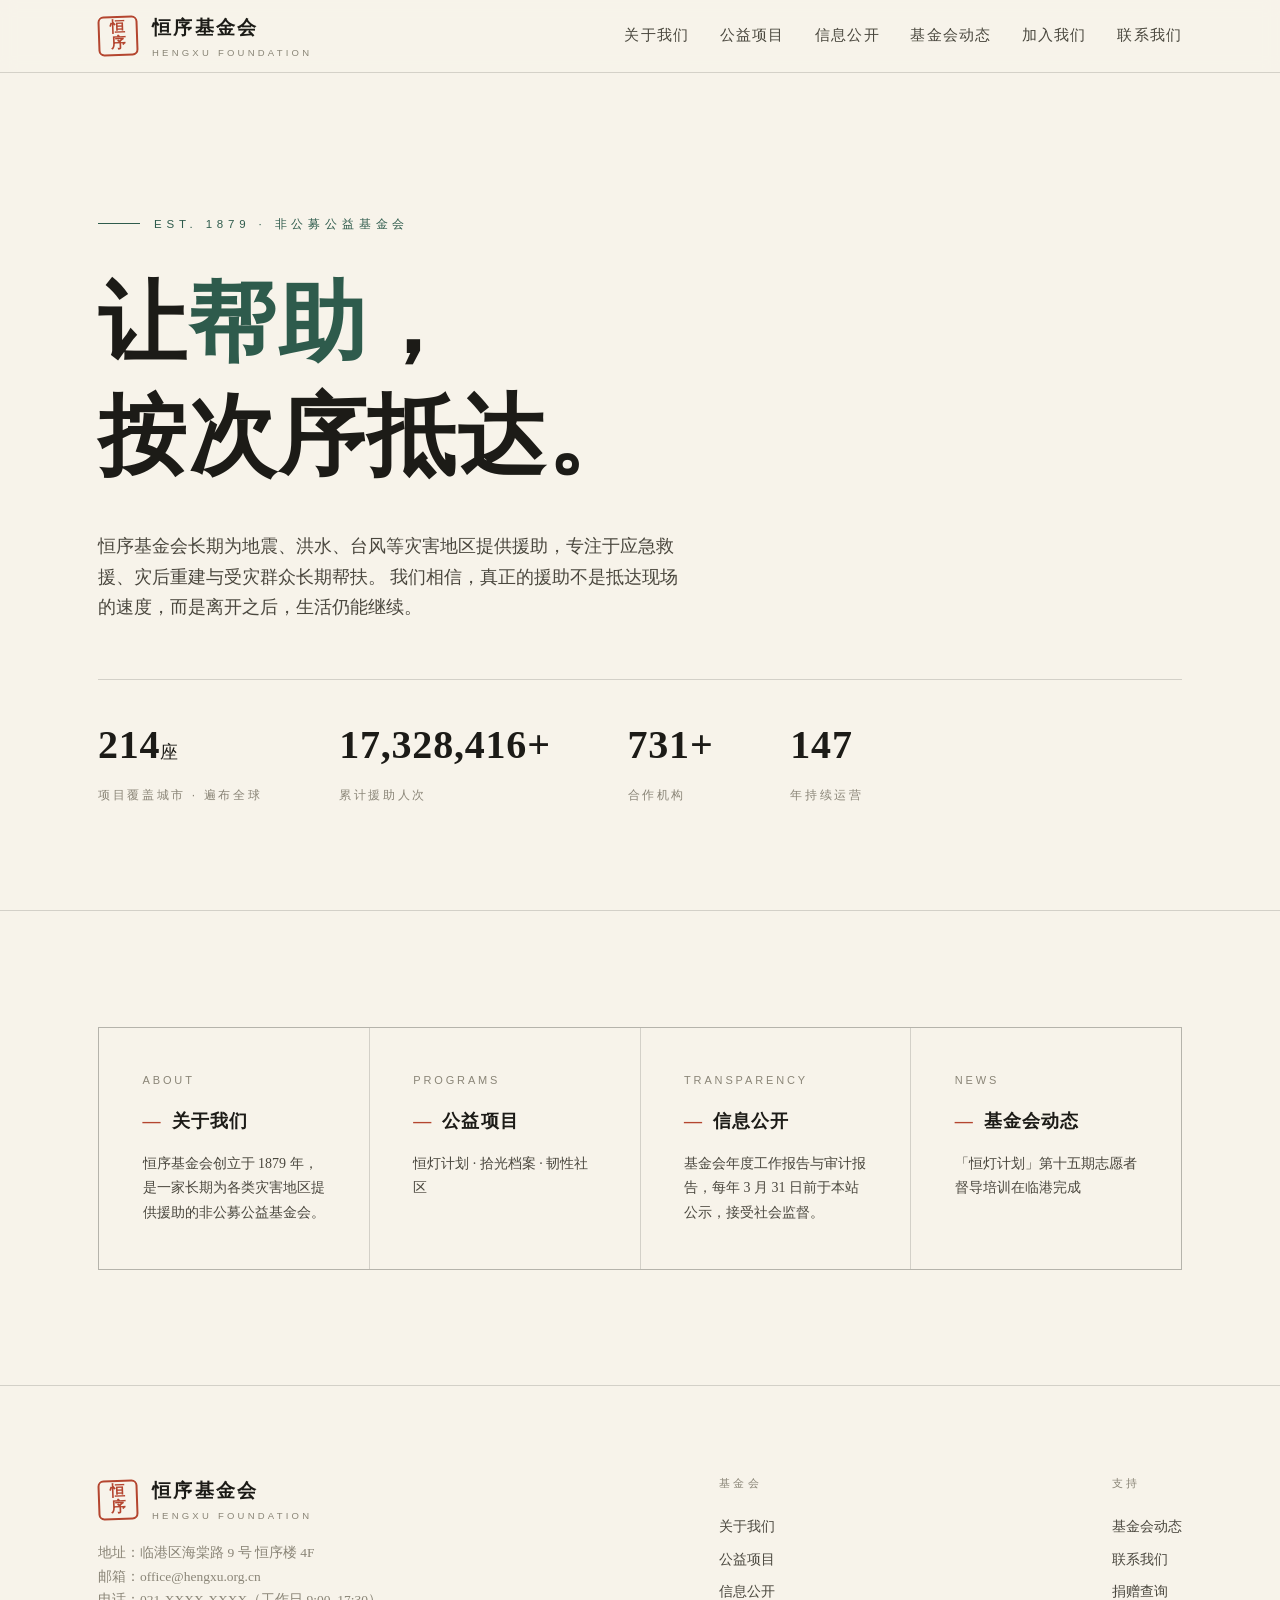
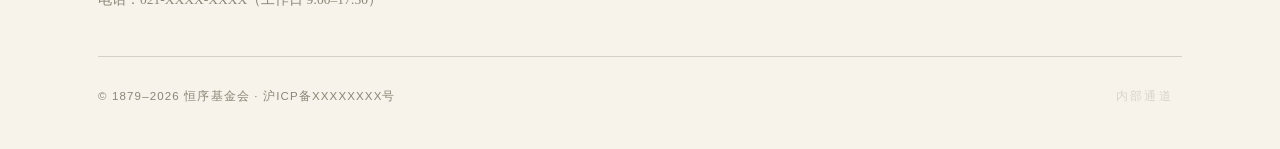
==== commit 7b1cae7d: "surface copy: 去除MSB双关与专属词汇，定位改为灾害地区援助" ====
--- a/index.html
+++ b/index.html
@@ -1,1070 +1,104 @@
 <!DOCTYPE html>
 <html lang="zh-CN">
 <head>
-<meta charset="UTF-8">
+<meta charset="utf-8">
 <meta name="viewport" content="width=device-width, initial-scale=1.0">
-<title>恒序基金会 HENGXU FOUNDATION</title>
-<style>
-/* ============ 表页面：恒序基金会 ============ */
-:root{
-  --paper:#F7F3EA;
-  --paper-dim:#EFE9DC;
-  --ink:#1C1B17;
-  --ink-soft:#4A473E;
-  --muted:#8A8577;
-  --pine:#2E5B4C;
-  --pine-deep:#1F4036;
-  --cinnabar:#B4452F;
-  --hairline:rgba(28,27,23,.16);
-  --serif:"Noto Serif SC","Songti SC","STSong","SimSun",serif;
-  --sans:-apple-system,"PingFang SC","Microsoft YaHei","Helvetica Neue",sans-serif;
-}
-*{margin:0;padding:0;box-sizing:border-box}
-html{scroll-behavior:smooth}
-body{
-  background:var(--paper);
-  color:var(--ink);
-  font-family:var(--serif);
-  -webkit-font-smoothing:antialiased;
-  line-height:1.75;
-}
-::selection{background:var(--pine);color:var(--paper)}
-a{color:inherit;text-decoration:none}
-.wrap{max-width:1180px;margin:0 auto;padding:0 clamp(20px,4vw,48px)}
-
-/* 顶部 */
-.site-head{
-  border-bottom:1px solid var(--hairline);
-  position:sticky;top:0;background:rgba(247,243,234,.92);
-  backdrop-filter:blur(8px);z-index:50;
-}
-.head-in{display:flex;align-items:center;justify-content:space-between;height:72px}
-.brand{display:flex;align-items:center;gap:14px}
-.seal{
-  width:40px;height:40px;flex:none;
-  border:2px solid var(--cinnabar);border-radius:6px;
-  display:grid;place-items:center;
-  color:var(--cinnabar);font-weight:700;font-size:15px;line-height:1.05;
-  letter-spacing:0;font-family:var(--serif);
-  transform:rotate(-2deg);
-}
-.brand-name{font-size:19px;font-weight:700;letter-spacing:.12em}
-.brand-en{display:block;font-family:var(--sans);font-size:9.5px;letter-spacing:.34em;color:var(--muted);font-weight:400;margin-top:1px}
-.nav{display:flex;gap:clamp(16px,3vw,40px);font-size:14.5px;letter-spacing:.08em}
-.nav a{position:relative;padding:4px 0;color:var(--ink-soft);transition:color .25s}
-.nav a:hover{color:var(--pine)}
-.nav a::after{content:"";position:absolute;left:0;bottom:-2px;width:0;height:1px;background:var(--pine);transition:width .3s}
-.nav a:hover::after{width:100%}
-@media(max-width:760px){.nav{display:none}}
-
-/* Hero */
-.hero{padding:clamp(72px,11vw,150px) 0 clamp(56px,8vw,110px);border-bottom:1px solid var(--hairline)}
-.eyebrow{
-  font-family:var(--sans);font-size:11.5px;letter-spacing:.42em;color:var(--pine);
-  display:flex;align-items:center;gap:14px;margin-bottom:34px;font-weight:500;
-}
-.eyebrow::before{content:"";width:42px;height:1px;background:var(--pine)}
-.hero h1{
-  font-size:clamp(38px,7.2vw,88px);font-weight:700;line-height:1.28;letter-spacing:.02em;
-  max-width:16em;
-}
-.hero h1 em{font-style:normal;color:var(--pine)}
-.hero-sub{
-  margin-top:38px;max-width:34em;color:var(--ink-soft);font-size:clamp(15px,1.5vw,17.5px);
-}
-.hero-meta{
-  margin-top:56px;display:flex;gap:clamp(28px,6vw,88px);flex-wrap:wrap;
-  border-top:1px solid var(--hairline);padding-top:30px;
-}
-.stat b{display:block;font-size:clamp(28px,3.4vw,42px);font-weight:700;letter-spacing:.02em}
-.stat span{font-family:var(--sans);font-size:12px;letter-spacing:.22em;color:var(--muted)}
-
-/* 章节 */
-section.block{padding:clamp(64px,9vw,120px) 0;border-bottom:1px solid var(--hairline)}
-.sec-head{display:flex;align-items:baseline;gap:22px;margin-bottom:clamp(36px,5vw,64px)}
-.sec-no{font-family:var(--sans);font-size:12px;letter-spacing:.3em;color:var(--cinnabar)}
-.sec-title{font-size:clamp(26px,3.6vw,42px);font-weight:700;letter-spacing:.06em}
-.sec-title small{font-family:var(--sans);font-size:11px;letter-spacing:.32em;color:var(--muted);margin-left:16px;font-weight:400}
-
-/* 关于 */
-.about-grid{display:grid;grid-template-columns:1.1fr .9fr;gap:clamp(32px,6vw,90px)}
-@media(max-width:820px){.about-grid{grid-template-columns:1fr}}
-.about-lede{font-size:clamp(18px,2.1vw,23px);line-height:2;font-weight:500}
-.about-body{margin-top:26px;color:var(--ink-soft);font-size:15.5px}
-.about-body p+p{margin-top:1.1em}
-.motto{
-  border-left:3px solid var(--pine);padding:6px 0 6px 26px;
-  font-size:clamp(20px,2.4vw,27px);font-weight:700;line-height:1.9;letter-spacing:.04em;
-  align-self:start;position:sticky;top:110px;
-}
-.motto small{display:block;font-family:var(--sans);font-weight:400;font-size:11px;letter-spacing:.3em;color:var(--muted);margin-top:14px}
-
-/* 项目 */
-.prog{border-top:1px solid var(--hairline)}
-.prog-row{
-  display:grid;grid-template-columns:90px 1fr 1.2fr auto;gap:clamp(18px,4vw,56px);
-  align-items:baseline;padding:clamp(26px,3.6vw,42px) 0;border-bottom:1px solid var(--hairline);
-  transition:background .3s;cursor:default;
-}
-.prog-row:hover{background:var(--paper-dim)}
-.prog-idx{font-family:var(--sans);font-size:12px;letter-spacing:.2em;color:var(--muted)}
-.prog-name{font-size:clamp(20px,2.6vw,30px);font-weight:700;letter-spacing:.04em}
-.prog-name small{display:block;font-family:var(--sans);font-size:10.5px;letter-spacing:.26em;color:var(--pine);font-weight:500;margin-top:6px}
-.prog-desc{color:var(--ink-soft);font-size:15px;max-width:38em}
-.prog-tag{font-family:var(--sans);font-size:11px;letter-spacing:.18em;color:var(--cinnabar);white-space:nowrap}
-@media(max-width:820px){.prog-row{grid-template-columns:1fr;gap:10px}}
-
-/* 披露 */
-.disc-grid{display:grid;grid-template-columns:repeat(3,1fr);gap:1px;background:var(--hairline);border:1px solid var(--hairline)}
-@media(max-width:820px){.disc-grid{grid-template-columns:1fr}}
-.disc{background:var(--paper);padding:clamp(28px,3.4vw,44px)}
-.disc h4{font-size:18px;letter-spacing:.06em;margin-bottom:14px}
-.disc h4::before{content:"—";color:var(--cinnabar);margin-right:10px}
-.disc p{font-size:14px;color:var(--ink-soft)}
-.disc .yr{font-family:var(--sans);font-size:11px;letter-spacing:.26em;color:var(--muted);display:block;margin-bottom:16px}
-
-/* 新闻 */
-.news-item{
-  display:grid;grid-template-columns:150px 1fr;gap:clamp(16px,3vw,48px);
-  padding:22px 0;border-bottom:1px solid var(--hairline);align-items:baseline;
-}
-.news-item time{font-family:var(--sans);font-size:12.5px;letter-spacing:.14em;color:var(--muted)}
-.news-item h4{font-size:16.5px;font-weight:500;transition:color .25s}
-.news-item:hover h4{color:var(--pine)}
-.news-item h4::after{content:"→";margin-left:12px;color:var(--cinnabar);font-size:14px;opacity:0;transition:opacity .25s}
-.news-item:hover h4::after{opacity:1}
-
-/* 页脚 */
-.site-foot{padding:clamp(48px,7vw,88px) 0 40px}
-.foot-grid{display:flex;justify-content:space-between;gap:40px;flex-wrap:wrap;padding-bottom:44px;border-bottom:1px solid var(--hairline)}
-.foot-brand{max-width:300px}
-.foot-brand p{font-size:13.5px;color:var(--muted);margin-top:16px}
-.foot-col h5{font-family:var(--sans);font-size:11px;letter-spacing:.3em;color:var(--muted);margin-bottom:18px;font-weight:500}
-.foot-col a{display:block;font-size:14px;color:var(--ink-soft);padding:4px 0;transition:color .25s}
-.foot-col a:hover{color:var(--pine)}
-.foot-base{
-  display:flex;justify-content:space-between;align-items:center;flex-wrap:wrap;gap:12px;
-  padding-top:26px;font-family:var(--sans);font-size:11.5px;letter-spacing:.1em;color:var(--muted);
-}
-/* 隐藏入口 */
-.backdoor{
-  opacity:.28;transition:opacity .3s;letter-spacing:.2em;cursor:pointer;
-  border:1px solid transparent;padding:2px 8px;
-}
-.backdoor:hover{opacity:.85;color:var(--pine)}
-
-/* 登录弹窗 */
-.modal-mask{
-  position:fixed;inset:0;background:rgba(28,27,23,.55);backdrop-filter:blur(4px);
-  display:none;place-items:center;z-index:200;
-}
-.modal-mask.on{display:grid}
-.modal{
-  width:min(420px,92vw);background:var(--paper);border:1px solid var(--ink);
-  padding:40px 38px 34px;position:relative;
-  box-shadow:8px 8px 0 rgba(28,27,23,.9);
-  animation:mIn .28s ease-out;
-}
-@keyframes mIn{from{transform:translateY(14px);opacity:0}to{transform:none;opacity:1}}
-.modal.shake{animation:shk .4s}
-@keyframes shk{0%,100%{transform:translateX(0)}20%,60%{transform:translateX(-9px)}40%,80%{transform:translateX(9px)}}
-.modal h3{font-size:20px;letter-spacing:.14em;display:flex;align-items:center;gap:12px}
-.modal h3 .dot{width:8px;height:8px;background:var(--cinnabar);border-radius:50%}
-.modal .m-sub{font-family:var(--sans);font-size:11px;letter-spacing:.28em;color:var(--muted);margin:8px 0 26px}
-.m-field{margin-bottom:18px}
-.m-field label{display:block;font-family:var(--sans);font-size:11px;letter-spacing:.26em;color:var(--ink-soft);margin-bottom:8px}
-.m-field input{
-  width:100%;background:transparent;border:none;border-bottom:1px solid var(--ink);
-  font-family:var(--sans);font-size:15px;padding:8px 2px;color:var(--ink);outline:none;
-  letter-spacing:.06em;
-}
-.m-field input:focus{border-bottom:2px solid var(--pine)}
-.m-err{
-  display:none;font-family:var(--sans);font-size:12px;color:var(--cinnabar);
-  letter-spacing:.08em;margin:4px 0 10px;
-}
-.m-err.on{display:block}
-.m-btn{
-  width:100%;margin-top:10px;background:var(--ink);color:var(--paper);border:none;
-  font-family:var(--serif);font-size:15px;letter-spacing:.4em;padding:13px 0;cursor:pointer;
-  transition:background .25s;
-}
-.m-btn:hover{background:var(--pine-deep)}
-.m-close{position:absolute;top:14px;right:16px;font-family:var(--sans);font-size:18px;color:var(--muted);cursor:pointer;background:none;border:none}
-.m-close:hover{color:var(--ink)}
-
-/* 404 */
-.page-404{min-height:78vh;display:grid;place-items:center;text-align:center;padding:80px 0}
-.page-404 .code{
-  font-size:clamp(90px,18vw,200px);font-weight:700;line-height:1;color:transparent;
-  -webkit-text-stroke:1.5px var(--ink);letter-spacing:.04em;
-}
-.page-404 h2{font-size:clamp(18px,2.4vw,26px);margin:28px 0 12px;letter-spacing:.1em}
-.page-404 p{color:var(--muted);font-size:14.5px;font-family:var(--sans);letter-spacing:.06em}
-.page-404 .home-link{
-  display:inline-block;margin-top:36px;border:1px solid var(--ink);padding:12px 42px;
-  font-size:14px;letter-spacing:.3em;transition:all .25s;
-}
-.page-404 .home-link:hover{background:var(--ink);color:var(--paper)}
-</style>
+<title>首页 · 恒序基金会</title>
+<link rel="stylesheet" href="assets/style.css">
 </head>
 <body>
-
-<!-- ================= 表页面 ================= -->
-<div id="surface">
-  <header class="site-head">
-    <div class="wrap head-in">
-      <a class="brand" href="#/">
-        <span class="seal">恒<br>序</span>
-        <span class="brand-name">恒序基金会<span class="brand-en">HENGXU FOUNDATION</span></span>
-      </a>
-      <nav class="nav">
-        <a href="#about">关于我们</a>
-        <a href="#programs">公益项目</a>
-        <a href="#disclosure">信息公开</a>
-        <a href="#news">基金会动态</a>
-        <a href="#contact">联系我们</a>
-      </nav>
+<header class="site-head">
+  <div class="wrap head-in">
+    <a class="brand" href="index.html">
+      <span class="seal">恒<br>序</span>
+      <span class="brand-name">恒序基金会<span class="brand-en">HENGXU FOUNDATION</span></span>
+    </a>
+    <nav class="nav">
+      <a href="about.html">关于我们</a>
+      <a href="programs.html">公益项目</a>
+      <a href="disclosure.html">信息公开</a>
+      <a href="news.html">基金会动态</a>
+      <a href="join.html">加入我们</a>
+      <a href="#contact">联系我们</a>
+    </nav>
+  </div>
+</header>
+<main>
+<div class="hero">
+  <div class="wrap">
+    <div class="eyebrow">EST. 1879 · 非公募公益基金会</div>
+    <h1>让<em>帮助</em>，<br>按次序抵达。</h1>
+    <p class="hero-sub">
+      恒序基金会长期为地震、洪水、台风等灾害地区提供援助，专注于应急救援、灾后重建与受灾群众长期帮扶。
+      我们相信，真正的援助不是抵达现场的速度，而是离开之后，生活仍能继续。
+    </p>
+    <div class="hero-meta">
+      <div class="stat"><b>214<small style="font-size:.45em">座</small></b><span>项目覆盖城市 · 遍布全球</span></div>
+      <div class="stat"><b>17,328,416+</b><span>累计援助人次</span></div>
+      <div class="stat"><b>731+</b><span>合作机构</span></div>
+      <div class="stat"><b>147</b><span>年持续运营</span></div>
     </div>
-  </header>
-
-  <main>
-    <!-- HERO -->
-    <div class="hero">
-      <div class="wrap">
-        <div class="eyebrow">EST. 1879 · 非公募公益基金会</div>
-        <h1>让<em>秩序</em>，<br>先于善意抵达。</h1>
-        <p class="hero-sub">
-          恒序基金会长期专注于灾后心理重建、社区韧性培育与公共记忆保存。
-          我们相信，真正的援助不是抵达现场的速度，而是离开之后，生活仍能继续。
-        </p>
-        <div class="hero-meta">
-          <div class="stat"><b>214<small style="font-size:.45em">座</small></b><span>项目覆盖城市 · 遍布全球</span></div>
-          <div class="stat"><b>17,328,416+</b><span>累计援助人次</span></div>
-          <div class="stat"><b>731+</b><span>合作机构</span></div>
-          <div class="stat"><b>147</b><span>年持续运营</span></div>
-        </div>
-      </div>
-    </div>
-
-    <!-- 关于 -->
-    <section class="block" id="about">
-      <div class="wrap">
-        <div class="sec-head">
-          <span class="sec-no">01</span>
-          <h2 class="sec-title">关于我们<small>ABOUT</small></h2>
-        </div>
-        <div class="about-grid">
-          <div>
-            <p class="about-lede">
-              恒序基金会创立于 1879 年，是一家以「稳定」为核心工作方法的非公募公益基金会。
-            </p>
-            <div class="about-body">
-              <p>
-                我们的名字取自一句老话：恒者，久也；序者，次也。灾难之后的重建，
-                最缺的往往不是热情，而是能按次序、可持续地把事情一件件做完的耐心。
-              </p>
-              <p>
-                基金会下设心理援助、社区发展与档案保存三个工作方向，强调「先稳定、再评估、后介入」
-                的作业原则：在进入任何一个受助社区之前，我们先做的不是发放物资，
-                而是确认那里的生活秩序还能不能托得住更多的人。
-              </p>
-              <p>
-                我们不追求被看见。我们追求的是，多年以后没有人再需要想起我们。
-              </p>
-            </div>
-          </div>
-          <div class="motto">
-            先稳，再判，再治。
-            <small>FOUNDING PRINCIPLE · 创始原则</small>
-          </div>
-        </div>
-      </div>
-    </section>
-
-    <!-- 项目 -->
-    <section class="block" id="programs">
-      <div class="wrap">
-        <div class="sec-head">
-          <span class="sec-no">02</span>
-          <h2 class="sec-title">公益项目<small>PROGRAMS</small></h2>
-        </div>
-        <div class="prog">
-          <div class="prog-row">
-            <span class="prog-idx">P—01</span>
-            <div class="prog-name">恒灯计划<small>BEACON PROGRAM</small></div>
-            <p class="prog-desc">
-              面向重大灾害幸存者及其家属的长期心理援助项目。以固定站点、固定人员、
-              固定回访周期的方式，为受灾社区提供不少于五年的陪伴式心理支持。
-              灯不必亮，但不能灭。
-            </p>
-            <span class="prog-tag">进行中 · 2011 至今</span>
-          </div>
-          <div class="prog-row">
-            <span class="prog-idx">P—02</span>
-            <div class="prog-name">拾光档案<small>KEEPSAKE ARCHIVE</small></div>
-            <p class="prog-desc">
-              公共记忆保存计划。为经历变迁的街区、村镇与家庭建立口述史与实物档案，
-              帮助人们确认「自己是谁、从哪里来」。我们相信，一个人只要还握得住自己的来处，
-              就还没有真正走失。
-            </p>
-            <span class="prog-tag">进行中 · 2015 至今</span>
-          </div>
-          <div class="prog-row">
-            <span class="prog-idx">P—03</span>
-            <div class="prog-name">稳态社区<small>STEADY COMMUNITY</small></div>
-            <p class="prog-desc">
-              社区韧性培育项目。通过邻里互助网络、应急演练与公共空间活化，
-              提升普通社区面对突发风险时的自我稳定能力——让秩序长在社区自己身上，
-              而不是依赖外来力量。
-            </p>
-            <span class="prog-tag">进行中 · 2019 至今</span>
-          </div>
-        </div>
-      </div>
-    </section>
-
-    <!-- 信息公开 -->
-    <section class="block" id="disclosure">
-      <div class="wrap">
-        <div class="sec-head">
-          <span class="sec-no">03</span>
-          <h2 class="sec-title">信息公开<small>TRANSPARENCY</small></h2>
-        </div>
-        <div class="disc-grid">
-          <div class="disc">
-            <span class="yr">ANNUAL REPORT</span>
-            <h4>年度报告</h4>
-            <p>基金会年度工作报告与审计报告，每年 3 月 31 日前于本站公示，接受社会监督。</p>
-          </div>
-          <div class="disc">
-            <span class="yr">GOVERNANCE</span>
-            <h4>治理结构</h4>
-            <p>理事会现有理事九名，设监事一名。重大事项经理事会三分之二以上表决通过后执行。</p>
-          </div>
-          <div class="disc">
-            <span class="yr">DONATION</span>
-            <h4>捐赠查询</h4>
-            <p>捐赠人可凭捐赠编号查询款项去向。本基金会不公开募捐，仅接受定向捐赠。</p>
-          </div>
-        </div>
-      </div>
-    </section>
-
-    <!-- 动态 -->
-    <section class="block" id="news">
-      <div class="wrap">
-        <div class="sec-head">
-          <span class="sec-no">04</span>
-          <h2 class="sec-title">基金会动态<small>NEWS</small></h2>
-        </div>
-        <a class="news-item" href="#news">
-          <time>2026.08.14</time>
-          <h4>「恒灯计划」第十五期志愿者督导培训在临港完成</h4>
-        </a>
-        <a class="news-item" href="#news">
-          <time>2026.07.02</time>
-          <h4>恒序基金会 2025 年度工作报告与审计报告公示</h4>
-        </a>
-        <a class="news-item" href="#news">
-          <time>2026.05.21</time>
-          <h4>「拾光档案」与三所高校档案馆签署口述史共建协议</h4>
-        </a>
-        <a class="news-item" href="#news">
-          <time>2026.03.09</time>
-          <h4>稳态社区项目第三批试点社区名单公布</h4>
-        </a>
-      </div>
-    </section>
-  </main>
-
-  <!-- 页脚 -->
-  <footer class="site-foot" id="contact">
-    <div class="wrap">
-      <div class="foot-grid">
-        <div class="foot-brand">
-          <a class="brand" href="#/">
-            <span class="seal">恒<br>序</span>
-            <span class="brand-name">恒序基金会<span class="brand-en">HENGXU FOUNDATION</span></span>
-          </a>
-          <p>地址：临港区海棠路 9 号 恒序楼 4F<br>邮箱：office@hengxu.org.cn<br>电话：021-XXXX-XXXX（工作日 9:00–17:30）</p>
-        </div>
-        <div class="foot-col">
-          <h5>基金会</h5>
-          <a href="#about">关于我们</a>
-          <a href="#programs">公益项目</a>
-          <a href="#disclosure">信息公开</a>
-        </div>
-        <div class="foot-col">
-          <h5>支持</h5>
-          <a href="#news">基金会动态</a>
-          <a href="#contact">联系我们</a>
-          <a href="#/">捐赠查询</a>
-        </div>
-      </div>
-      <div class="foot-base">
-        <span>© 1879–2026 恒序基金会 · 沪ICP备XXXXXXXX号</span>
-        <span class="backdoor" id="backdoor" title="">内部通道</span>
-      </div>
-    </div>
-  </footer>
-</div>
-
-<!-- 登录弹窗 -->
-<div class="modal-mask" id="loginMask">
-  <div class="modal" id="loginModal">
-    <button class="m-close" id="loginClose">×</button>
-    <h3><span class="dot"></span>工作人员登录</h3>
-    <div class="m-sub">STAFF ACCESS ONLY · 非公开系统</div>
-    <div class="m-field">
-      <label>工号 / 账号</label>
-      <input type="text" id="accInput" autocomplete="off" spellcheck="false" placeholder="请输入账号">
-    </div>
-    <div class="m-field">
-      <label>密码</label>
-      <input type="password" id="pwdInput" placeholder="请输入密码">
-    </div>
-    <div class="m-err" id="loginErr">账号或密码错误，请核对后重试。</div>
-    <button class="m-btn" id="loginBtn">登 录</button>
   </div>
 </div>
 
-<!-- 404 -->
-<div class="page-404" id="page404" style="display:none">
-  <div>
-    <div class="code">404</div>
-    <h2>您访问的页面不存在</h2>
-    <p>该页面可能已被移动、删除，或从未存在过。</p>
-    <a class="home-link" href="#/">返回首页</a>
+<section class="block">
+  <div class="wrap">
+    <div class="disc-grid disc-grid-4">
+      <a class="disc" href="about.html">
+        <span class="yr">ABOUT</span>
+        <h4>关于我们</h4>
+        <p>恒序基金会创立于 1879 年，是一家长期为各类灾害地区提供援助的非公募公益基金会。</p>
+      </a>
+      <a class="disc" href="programs.html">
+        <span class="yr">PROGRAMS</span>
+        <h4>公益项目</h4>
+        <p>恒灯计划 · 拾光档案 · 韧性社区</p>
+      </a>
+      <a class="disc" href="disclosure.html">
+        <span class="yr">TRANSPARENCY</span>
+        <h4>信息公开</h4>
+        <p>基金会年度工作报告与审计报告，每年 3 月 31 日前于本站公示，接受社会监督。</p>
+      </a>
+      <a class="disc" href="news.html">
+        <span class="yr">NEWS</span>
+        <h4>基金会动态</h4>
+        <p>「恒灯计划」第十五期志愿者督导培训在临港完成</p>
+      </a>
+    </div>
   </div>
-</div>
+</section>
+</main>
 
-<!-- ================= 里页面：万界稳定局内网 BBS ================= -->
-<div id="bbs" style="display:none">
-  <div class="crt-overlay"></div>
-  <div class="crt-vignette"></div>
-
-  <!-- 启动序列 -->
-  <div class="boot" id="boot"><pre id="bootText"></pre><span class="cursor" id="bootCursor">█</span></div>
-
-  <!-- 论坛主体 -->
-  <div class="bbs-main" id="bbsMain" style="display:none">
-    <header class="bbs-head">
-      <div class="bbs-title">
-        <div class="bbs-logo">万界稳定局 · 内部通讯网络</div>
-        <div class="bbs-sub">MULTIVERSE STABILITY BUREAU — INTRANET BULLETIN SYSTEM v3.7.1</div>
+<footer class="site-foot" id="contact">
+  <div class="wrap">
+    <div class="foot-grid">
+      <div class="foot-brand">
+        <a class="brand" href="index.html">
+          <span class="seal">恒<br>序</span>
+          <span class="brand-name">恒序基金会<span class="brand-en">HENGXU FOUNDATION</span></span>
+        </a>
+        <p>地址：临港区海棠路 9 号 恒序楼 4F<br>邮箱：office@hengxu.org.cn<br>电话：021-XXXX-XXXX（工作日 9:00–17:30）</p>
       </div>
-      <div class="bbs-status">
-        <div id="whoLine">—</div>
-        <div class="dR-ticker" id="dRTicker">全域 ΔR 均值 0.31 ▲ 缓升中</div>
-        <button class="logout-btn" id="logoutBtn">[ 断开连接 ]</button>
+      <div class="foot-col">
+        <h5>基金会</h5>
+        <a href="about.html">关于我们</a>
+        <a href="programs.html">公益项目</a>
+        <a href="disclosure.html">信息公开</a>
       </div>
-    </header>
-    <div class="bbs-rule">※ 本网络全程处于认知防火墙监控之下。观测即污染，请按权限阅读。 ※</div>
-
-    <div class="bbs-body">
-      <!-- 版块列表 -->
-      <aside class="boards" id="boardList"></aside>
-
-      <!-- 内容区 -->
-      <section class="bbs-content">
-        <div class="content-bar">
-          <span id="crumb">载入中…</span>
-          <button class="t-btn" id="newThreadBtn">[ + 发布新帖 ]</button>
-        </div>
-        <div id="threadList"></div>
-        <div id="threadView" style="display:none"></div>
-
-        <!-- 发帖/回帖表单 -->
-        <div class="composer" id="composer" style="display:none">
-          <div class="composer-head" id="composerTitle">发布新帖</div>
-          <input type="text" id="postTitle" maxlength="60" placeholder="标题（必填）">
-          <textarea id="postBody" rows="6" placeholder="正文……请注意：本板禁止写入未分级的高危知识。"></textarea>
-          <div class="composer-actions">
-            <button class="t-btn primary" id="postSubmit">[ 提交 ]</button>
-            <button class="t-btn" id="postCancel">[ 取消 ]</button>
-          </div>
-        </div>
-      </section>
+      <div class="foot-col">
+        <h5>支持</h5>
+        <a href="news.html">基金会动态</a>
+        <a href="#contact">联系我们</a>
+        <a href="disclosure.html">捐赠查询</a>
+      </div>
     </div>
-
-    <footer class="bbs-foot">
-      <span>万界稳定局 中央总署 · 档案与认知安全总署 联合维护</span>
-      <span>连接节点：第七观测站 中继 03 · 延迟 0.00ms（本地）</span>
-    </footer>
+    <div class="foot-base">
+      <span>© 1879–2026 恒序基金会 · 沪ICP备XXXXXXXX号</span>
+      <span class="backdoor" id="backdoor" title="">内部通道</span>
+    </div>
   </div>
-</div>
-
-<style>
-/* ============ 里页面：CRT 终端 ============ */
-#bbs{
-  position:fixed;inset:0;z-index:500;overflow-y:auto;
-  background:#050805;color:#00F48E;
-  font-family:"JetBrains Mono","Cascadia Mono","Sarasa Mono SC","Noto Sans Mono CJK SC",monospace;
-  font-size:14px;line-height:1.7;
-  text-shadow:0 0 6px rgba(0,244,142,.45);
-}
-#bbs ::selection{background:#00F48E;color:#000}
-.crt-overlay{
-  position:fixed;inset:0;pointer-events:none;z-index:600;
-  background:repeating-linear-gradient(0deg,rgba(0,0,0,.22) 0 1px,transparent 1px 3px);
-  mix-blend-mode:multiply;
-}
-.crt-vignette{
-  position:fixed;inset:0;pointer-events:none;z-index:601;
-  background:radial-gradient(ellipse at center,transparent 55%,rgba(0,0,0,.5) 100%);
-  animation:crtFlicker 4.2s infinite;
-}
-@keyframes crtFlicker{
-  0%,94%,100%{opacity:1}95%{opacity:.86}96%{opacity:.97}97.5%{opacity:.9}
-}
-.cursor{display:inline-block;animation:blink .5s steps(1) infinite}
-@keyframes blink{50%{opacity:0}}
-
-.boot{padding:8vh 6vw;white-space:pre-wrap;font-size:14.5px;min-height:60vh}
-.boot .ok{color:#00F48E}
-.boot .warn{color:#FFB000;text-shadow:0 0 6px rgba(255,176,0,.5)}
-.boot .err{color:#FF3B30;text-shadow:0 0 6px rgba(255,59,48,.5)}
-
-.bbs-main{max-width:1180px;margin:0 auto;padding:26px clamp(14px,3vw,40px) 40px;position:relative;z-index:2}
-.bbs-head{
-  display:flex;justify-content:space-between;align-items:flex-end;gap:20px;flex-wrap:wrap;
-  border-bottom:2px solid #00F48E;padding-bottom:14px;
-}
-.bbs-logo{font-size:clamp(20px,3vw,30px);font-weight:700;letter-spacing:.18em}
-.bbs-sub{font-size:10.5px;letter-spacing:.24em;color:#0FA962;margin-top:4px}
-.bbs-status{text-align:right;font-size:12px}
-.dR-ticker{color:#FFB000;text-shadow:0 0 6px rgba(255,176,0,.5);margin:4px 0}
-.logout-btn,.t-btn{
-  background:none;border:1px solid #00F48E;color:#00F48E;font:inherit;font-size:12px;
-  padding:3px 12px;cursor:pointer;letter-spacing:.1em;transition:all .15s;
-}
-.logout-btn:hover,.t-btn:hover{background:#00F48E;color:#000;text-shadow:none}
-.t-btn.primary{border-color:#FFB000;color:#FFB000}
-.t-btn.primary:hover{background:#FFB000;color:#000}
-.bbs-rule{
-  text-align:center;font-size:11.5px;color:#0FA962;letter-spacing:.14em;
-  padding:10px 0;border-bottom:1px dashed rgba(0,244,142,.35);margin-bottom:22px;
-}
-.bbs-body{display:grid;grid-template-columns:250px 1fr;gap:26px;align-items:start}
-@media(max-width:860px){.bbs-body{grid-template-columns:1fr}}
-
-.board{border:1px solid rgba(0,244,142,.4);margin-bottom:14px;cursor:pointer;transition:background .15s}
-.board:hover{background:rgba(0,244,142,.08)}
-.board.active{background:rgba(0,244,142,.14);border-color:#00F48E}
-.board-head{padding:10px 12px;font-weight:700;letter-spacing:.08em;font-size:13.5px}
-.board-desc{padding:0 12px 10px;font-size:11px;color:#0FA962}
-.board.locked{border-color:rgba(255,176,0,.5)}
-.board.locked .board-head{color:#FFB000;text-shadow:0 0 6px rgba(255,176,0,.5)}
-.lock-tag{font-size:10px;color:#FFB000;margin-left:8px}
-
-.content-bar{
-  display:flex;justify-content:space-between;align-items:center;gap:12px;
-  border-bottom:1px solid rgba(0,244,142,.4);padding-bottom:10px;margin-bottom:6px;
-  font-size:13px;letter-spacing:.06em;
-}
-.thread-row{
-  display:grid;grid-template-columns:1fr auto;gap:6px 18px;
-  padding:11px 6px;border-bottom:1px dashed rgba(0,244,142,.22);cursor:pointer;
-}
-.thread-row:hover{background:rgba(0,244,142,.07)}
-.thread-title{font-size:14px}
-.thread-title .pin{color:#FFB000;margin-right:6px}
-.thread-meta{font-size:11px;color:#0FA962;grid-column:1/-1;letter-spacing:.05em}
-.thread-count{font-size:11.5px;color:#0FA962;align-self:center;white-space:nowrap}
-.empty-tip{padding:34px 0;text-align:center;color:#0FA962;font-size:12.5px}
-
-.post{border:1px solid rgba(0,244,142,.35);margin-bottom:16px}
-.post-head{
-  display:flex;justify-content:space-between;gap:10px;flex-wrap:wrap;
-  background:rgba(0,244,142,.09);padding:8px 14px;font-size:12px;letter-spacing:.05em;
-}
-.post-head .lv{color:#FFB000}
-.post-body{padding:14px 16px;white-space:pre-wrap;font-size:13.5px}
-.post-body .redact{background:#00F48E;color:#00F48E;text-shadow:none;border-radius:1px;padding:0 2px}
-.post-body .warn-line{color:#FFB000;text-shadow:0 0 6px rgba(255,176,0,.5)}
-.thread-title-big{
-  font-size:clamp(17px,2.4vw,22px);font-weight:700;letter-spacing:.06em;
-  border-left:4px solid #00F48E;padding-left:14px;margin-bottom:18px;line-height:1.5;
-}
-.back-link{font-size:12px;cursor:pointer;color:#0FA962;display:inline-block;margin-bottom:16px}
-.back-link:hover{color:#00F48E}
-
-.composer{border:1px solid #FFB000;margin-top:22px;padding:16px}
-.composer-head{color:#FFB000;font-size:13px;letter-spacing:.14em;margin-bottom:12px}
-.composer input,.composer textarea{
-  width:100%;background:rgba(0,244,142,.04);border:1px solid rgba(0,244,142,.4);
-  color:#00F48E;font:inherit;font-size:13px;padding:9px 12px;outline:none;margin-bottom:12px;
-  text-shadow:0 0 4px rgba(0,244,142,.3);
-}
-.composer input:focus,.composer textarea:focus{border-color:#00F48E}
-.composer-actions{display:flex;gap:12px}
-
-.bbs-foot{
-  margin-top:44px;border-top:1px dashed rgba(0,244,142,.35);padding-top:12px;
-  display:flex;justify-content:space-between;flex-wrap:wrap;gap:8px;
-  font-size:10.5px;color:#0FA962;letter-spacing:.1em;
-}
-.fw-block{
-  border:1px solid #FF3B30;color:#FF3B30;padding:30px 20px;text-align:center;
-  text-shadow:0 0 8px rgba(255,59,48,.6);letter-spacing:.12em;font-size:13.5px;
-  animation:fwFlash 1.2s steps(2) 3;
-}
-@keyframes fwFlash{50%{background:rgba(255,59,48,.12)}}
-</style>
-
-<script>
-/* ================= 账号库（稳定局出场人物拼音） ================= */
-const ACCOUNTS = {
-  "linwu":      { name:"林雾",   role:"锚点审计师", level:"L3" },
-  "shenyan":    { name:"沈砚",   role:"界域巡检员", level:"L1" },
-  "baizhi":     { name:"白枝",   role:"界域巡检员", level:"L1" },
-  "hanzhong":   { name:"韩重",   role:"界域巡检员", level:"L1" },
-  "zhouqiming": { name:"周启明", role:"界域巡检员", level:"L1" },
-  "gunanqi":    { name:"顾南祈", role:"界域巡检员", level:"L1" },
-  "yuxiaotang": { name:"于小棠", role:"界域巡检员", level:"L1" }
-};
-const PASSWORD = "wjwdj666";
-
-/* ================= 路由与闸门 ================= */
-const surface = document.getElementById('surface');
-const page404 = document.getElementById('page404');
-const bbs = document.getElementById('bbs');
-
-function isAuthed(){ return !!sessionStorage.getItem('msb_auth'); }
-function currentUser(){
-  try{ return JSON.parse(sessionStorage.getItem('msb_auth')); }catch(e){ return null; }
-}
-
-function route(){
-  const h = location.hash;
-  const inPageAnchor = ['#about','#programs','#disclosure','#news','#contact'].includes(h);
-  if(h === '' || h === '#/' || inPageAnchor){
-    surface.style.display = ''; page404.style.display = 'none'; bbs.style.display = 'none';
-    document.title = '恒序基金会 HENGXU FOUNDATION';
-    return;
-  }
-  if(h === '#/bbs'){
-    if(isAuthed()){
-      surface.style.display = 'none'; page404.style.display = 'none'; bbs.style.display = '';
-      document.title = 'MSB-BBS';
-      enterBBS();
-    } else {
-      show404();
-    }
-    return;
-  }
-  show404();
-}
-function show404(){
-  surface.style.display = 'none'; bbs.style.display = 'none'; page404.style.display = '';
-  document.title = '404 · 恒序基金会';
-}
-window.addEventListener('hashchange', route);
-
-/* ================= 登录 ================= */
-const mask = document.getElementById('loginMask');
-const modal = document.getElementById('loginModal');
-const accInput = document.getElementById('accInput');
-const pwdInput = document.getElementById('pwdInput');
-const loginErr = document.getElementById('loginErr');
-
-document.getElementById('backdoor').addEventListener('click', () => {
-  mask.classList.add('on'); loginErr.classList.remove('on');
-  accInput.value=''; pwdInput.value=''; accInput.focus();
-});
-document.getElementById('loginClose').addEventListener('click', () => mask.classList.remove('on'));
-mask.addEventListener('click', e => { if(e.target === mask) mask.classList.remove('on'); });
-
-function tryLogin(){
-  const acc = accInput.value.trim().toLowerCase();
-  const pwd = pwdInput.value;
-  if(ACCOUNTS[acc] && pwd === PASSWORD){
-    sessionStorage.setItem('msb_auth', JSON.stringify(ACCOUNTS[acc]));
-    sessionStorage.removeItem('msb_booted');
-    mask.classList.remove('on');
-    location.hash = '#/bbs';
-  } else {
-    loginErr.classList.add('on');
-    modal.classList.remove('shake'); void modal.offsetWidth; modal.classList.add('shake');
-  }
-}
-document.getElementById('loginBtn').addEventListener('click', tryLogin);
-[pwdInput, accInput].forEach(el => el.addEventListener('keydown', e => { if(e.key === 'Enter') tryLogin(); }));
-
-/* ================= 启动序列 ================= */
-let booted = false;
-function enterBBS(){
-  const u = currentUser();
-  document.getElementById('whoLine').textContent =
-    `${u.name} · ${u.role} · 权限 ${u.level}`;
-  if(sessionStorage.getItem('msb_booted')){ showForum(); return; }
-  if(booted){ showForum(); return; }
-  booted = true;
-  runBoot(u);
-}
-function runBoot(u){
-  const bootEl = document.getElementById('boot');
-  const txt = document.getElementById('bootText');
-  document.getElementById('bbsMain').style.display = 'none';
-  bootEl.style.display = '';
-  const lines = [
-    ['> 建立加密链路 ………………………… 完成','ok'],
-    ['> 认知防火墙 v4.2 校验中 ………… 通过','ok'],
-    ['> 检测阅读者认知污染指数 ……… 0.03（安全）','ok'],
-    [`> 身份核验：${u.name} · ${u.role}`,'ok'],
-    [`> 权限等级：${u.level} —— 超出权限的内容将不予渲染`,'warn'],
-    ['> 正在接入 万界稳定局内部通讯网络 …','ok'],
-    ['','ok'],
-    ['  欢迎回来。','ok'],
-    ['  请记住：你看到的一切，以你能承受为限。','warn'],
-  ];
-  let li = 0;
-  function nextLine(){
-    if(li >= lines.length){
-      setTimeout(() => {
-        bootEl.style.display = 'none';
-        sessionStorage.setItem('msb_booted','1');
-        showForum();
-      }, 900);
-      return;
-    }
-    const [text, cls] = lines[li++];
-    const span = document.createElement('span');
-    span.className = cls;
-    txt.appendChild(span);
-    let ci = 0;
-    const iv = setInterval(() => {
-      span.textContent = text.slice(0, ++ci);
-      if(ci >= text.length){ clearInterval(iv); txt.appendChild(document.createTextNode('\n')); setTimeout(nextLine, 160); }
-    }, 14);
-  }
-  nextLine();
-}
-function showForum(){
-  document.getElementById('boot').style.display = 'none';
-  document.getElementById('bbsMain').style.display = '';
-  renderBoards(); renderThreadList(state.board);
-  // ΔR 微波动
-  clearInterval(window._drIv);
-  window._drIv = setInterval(() => {
-    const v = (0.31 + (Math.random()-.5)*0.02).toFixed(3);
-    const arrow = Math.random() > .45 ? '▲' : '▼';
-    document.getElementById('dRTicker').textContent = `全域 ΔR 均值 ${v} ${arrow} 缓升中`;
-  }, 2600);
-}
-
-/* ================= 论坛数据 ================= */
-const BOARDS = [
-  { id:'notice', name:'■ 总署公告', desc:'中央总署及六大总署发布的正式通告。只读。', ro:true },
-  { id:'ops',    name:'■ 任务简报', desc:'各分域局行动简报与复盘归档。' },
-  { id:'theory', name:'■ 异常研讨', desc:'规则、ΔR 与修复协议的学术性争论区。' },
-  { id:'lounge', name:'■ 观测站茶水间', desc:'值班间隙的非正式交流。禁止谈论未分级高危知识。' },
-  { id:'vault',  name:'■ 封存区', desc:'高危条目调阅区。', lock:'L3' },
-];
-
-const SEED = {
-notice: [
-  { id:'n1', pin:true, title:'【通告】关于 ΔR 中阈值波动区巡检频次调整的通知', author:'观测总署 · ΔR监测厅', lv:'L2', time:'2026-08-28 09:00',
-    body:'各分域稳定局、各边界观测站：\n\n近期多个分域 ΔR 读数持续处于中阈值波动区间。经最高稳定议会观测席批准，自 9 月 1 日起：\n\n一、中阈值波动区巡检频次由每 72 小时一次调整为每 36 小时一次；\n二、巡检员须双人成行，禁止单人执行锚点初测；\n三、读数出现连续三次环比上升的站点，须在 12 小时内上报异常预警厅。\n\n不是看到怪物再动手。先判断该区域是否正在进入规则读写错误状态。\n\n——观测总署' },
-  { id:'n2', title:'【通告】记忆减压与洗脱室预约系统维护通知', author:'档案与认知安全总署', lv:'L1', time:'2026-08-25 14:30',
-    body:'记忆减压与洗脱室预约系统将于本周六 02:00–06:00 停机维护。\n\n维护期间已预约的减压时段自动顺延，无需重新排队。\n\n再次提醒：L4 及以上权限持有者必须按周期接受阶段性记忆减压，不得以「我感觉良好」为由缺席。你的感觉良好，不属于可采信证据。\n\n——认知防火墙中心' },
-  { id:'n3', title:'【人事】第六批认知防火墙升级完成，请相关站点校验员签到确认', author:'认知防火墙中心', lv:'L1', time:'2026-08-19 11:20',
-    body:'第六批认知防火墙（静默分域下属 12 个站点）升级已完成。\n\n请各站认知校验官于本周内登录本板签到确认，并组织全员进行一次身份连续性自检：\n说出你的姓名、岗位、以及今天早饭吃了什么。\n三项中任何一项答不上来的，立即离岗并接受校验。\n\n——认知防火墙中心' },
-  { id:'n4', title:'【联合通告】关于规范各站「异常体临时称呼」的通知', author:'封存书记官联席会', lv:'L1', time:'2026-08-12 10:00',
-    body:'近期发现部分站点在简报中使用自创绰号称呼异常体，如「那个会走路的」「二号麻烦」「老熟人」等。\n\n重申纪律：\n\n一、所有异常体必须使用分级编号，禁止拟人化昵称；\n二、尤其禁止给「能听懂人话」的异常体起名字——你叫它一声，它应你一声，第三次它就知道该找谁了；\n三、已起的名字，由认知校验官统一做脱敏处理。\n\n书记官的职责是决定什么能被写进档案。请不要让我们的工作变得更难。\n\n——封存书记官联席会' },
-  { id:'n5', title:'【能源】第三季度规则能量配额分配方案（附各分域缺口说明）', author:'后勤与规则能源总署 · 规则能量调度厅', lv:'L2', time:'2026-08-08 15:45',
-    body:'第三季度配额已下发至各分域稳定局，要点如下：\n\n一、全域配额总量环比下调 6%，缺口主要源于门户厅三座跨界门户的例行检修；\n二、静默分域、叠合分域因 ΔR 读数走高，按议会特批各追加 4% 应急额度；\n三、各站稳定场核心「降载运行」期间，须同步向观测总署报备值守排班，不得以降载为由空岗。\n\n重申一次本厅墙上有、各位耳朵里也有的那句话：使用规则能量本身会提升 ΔR。我们给的越少，是在替你们扛得越多。省着用。\n\n——规则能量调度厅' },
-  { id:'n6', title:'【悼告】执行总署逆流压制司 三级干预官 陈屿 同志讣告', author:'中央总署 · 总务', lv:'L1', time:'2026-08-05 08:00',
-    body:'逆流压制司三级干预官陈屿，于 8 月 2 日腐朽分域逆流压制行动中，为掩护修复组撤离，存在负债突破临界，于当日 23:41 宣告不可逆，按本人预立意愿执行静默封存。\n\n陈屿同志入职十九年，参与行动 214 次，带回的人比他自己的名字还多。\n\n追授「秩序之锚」称号。其工牌按例封存于总署纪念墙，工号永久停用，不再分配。\n\n请各站于今日 12:00 降载稳定场一分钟。\n\n——中央总署' },
-],
-ops: [
-  { id:'o1', pin:true, title:'【简报】静默分域 · 旧灯塔群 ΔR 连续三日缓升（第七观测站）', author:'第七观测站 · 记录官', lv:'L2', time:'2026-08-30 22:14',
-    body:'灯塔群沿岸 ΔR 连续三日缓升，幅度不大，但曲线形态不好看。\n\n异常点：报码表、值守册等纸质记录的缺页率高于常年均值。纸在丢，而且丢得很有规律——丢的都是「谁那天在塔里」的那几页。\n\n已按新规执行 36 小时双巡。维修局那边配合度很高，就是一线人员明显睡不好，申请后勤酌情增发认知护具。\n\n暂按观察区处置，不建议升级封锁。锚点审计组已介入。', 
-    replies:[
-      { author:'锚点审计 · 林', lv:'L3', time:'2026-08-31 08:02', body:'缺页规律已阅。先别补登，也别让任何人凭记忆把名单「补全」。缺着的就让它缺着，补上去的未必还是原来那个人。' },
-      { author:'第七观测站 · 记录官', lv:'L2', time:'2026-08-31 09:47', body:'收到。已通知维修局旧楼暂停一切档案补录。' },
-    ]},
-  { id:'o2', title:'【复盘】叠合分域回响拆解行动：成本超支 41%，但人全回来了', author:'回响拆解司 · 现场指挥', lv:'L3', time:'2026-08-21 18:40',
-    body:'行动结束，复盘要点三条：\n\n1. 稳定场展开耗时比预案多 11 分钟，原因是门户厅给的规则能量配额打了七折。请后勤与规则能源总署就「七折」给个说法。\n2. 拆解窗口期内同位体干扰比预估强，下次建议高危接触司提前 24 小时进场。\n3. 全员生还，两人存在负债超标，已转存在负债恢复处。\n\n成本超支 41%。但按我局算法，人全回来就是盈利。' },
-  { id:'o3', title:'【简报】静默分域 · 港北旧防空洞区域封控已完成（第七观测站协防）', author:'封控总署 · 区域隔离厅', lv:'L2', time:'2026-08-27 19:20',
-    body:'港北旧防空洞周边 ΔR 峰值一度触及高阈值下限，按标准七步流程处置完毕：\n\n一、临时封存工程队 4 小时内完成外围封锁墙与锚点屏障搭建；\n二、洞内第二层以下区域划为静默区，禁止一切人员进入，包括「进去过」的人；\n三、锚点审查结论：区域整体锚点结构完整，个别位置出现「白痕」式松动，已列入长期观测清单；\n四、周边居民的记忆重构由修复总署按低烈度方案执行，对外口径为「燃气管道检修」。\n\n特别说明：处置期间洞内持续传出敲击声，节奏固定。经评估为结构性回声，不予响应。\n\n再说一遍，不予响应。', 
-    replies:[
-      { author:'第七观测站 · 站长', lv:'L2', time:'2026-08-27 21:03', body:'补充现场细节：敲击声每天 04:00 前后最清晰，像是从下面往上数着敲。我站记录官想把这个节奏写进值班日志，被我否了——写下来，它就成了一句话。' },
-      { author:'规则修复协议处 · 协议撰写', lv:'L2', time:'2026-08-28 09:30', body:'「不予响应」四个字请在所有后续简报里置顶。上次类似事件里，第一个出事的观测员就是先在日志里「回应」了它。' },
-    ]},
-  { id:'o4', title:'【求援】腐朽分域第 12 封锁节点：稳定场核心备件告急', author:'第 12 封锁节点 · 值守组长', lv:'L1', time:'2026-08-23 13:55',
-    body:'节点稳定场核心连续满负荷 19 天，备用核心只剩一枚，按当前损耗率撑不过两周。\n\n已向分域封锁厅递交三次申请，回复均为「排队中」。\n\n本节点下游 6 公里有一座两万人的镇子。请调度厅看到此帖后优先评估。我们不需要解释，我们需要备件。', 
-    replies:[
-      { author:'维保工程厅 · 值班调度', lv:'L2', time:'2026-08-23 15:20', body:'已从邻域调剂两枚核心，走 4 号门户，预计 40 小时内抵达。另外，你们核心的散热阵列是不是三年没清了？损耗率比同型节点高一倍，到货后先清灰再哭穷。' },
-      { author:'第 12 封锁节点 · 值守组长', lv:'L1', time:'2026-08-24 08:41', body:'收到，多谢。散热阵列的事……我们这就去清。' },
-    ]},
-  { id:'o5', title:'【复盘】治疗实验区第 41 号修复个案：记忆重构部分成功', author:'修复总署 · 记忆重构处', lv:'L3', time:'2026-08-16 17:30',
-    body:'个案背景：女性，约 30 岁，海边灯塔区回收，身份记录、户籍、亲属关系全部静默，仅记得自己「在一座塔里待过很久」。\n\n处置：三轮记忆重构 + 一次锚点重置。\n\n结果：成功重建基础身份框架，能说出自己的名字，能认出早餐摊的老板。但其关于「塔」的记忆无法重构——不是缺失，是每次重构到那一段，记录纸就变成空白。\n\n结论：部分成功。那部分「填不上」的记忆，建议不再尝试填。修复的原则是让现实回到它应该有的样子，不是把她变成我们想要的样子。\n\n已转入存在负债恢复处长期随访。', 
-    replies:[
-      { author:'存在负债恢复处 · 医师', lv:'L2', time:'2026-08-16 18:12', body:'她今天主动问我能不能留下来做义工。我没答应，也没拒绝。先让她把早饭吃明白吧。' },
-      { author:'锚点审计 · 林', lv:'L3', time:'2026-08-16 19:05', body:'「记录纸变空白」的情况请归档至静默分域特殊案例索引，编号前缀 A-，不要进普通卷宗。回头我过去看。' },
-    ]},
-],
-theory: [
-  { id:'t1', title:'「观测即污染」到底有没有安全阈值？谈谈我的三组数据', author:'概率事件分析室 · 研究员', lv:'L2', time:'2026-08-27 16:05',
-    body:'抛砖引玉。我统计了近五年 214 起认知污染事件，发现污染发生率与「阅读时长」相关性很弱，与「读者是否试图复述内容」相关性极强。\n\n换句话说：看，不一定出事；试图把它讲给别人听，几乎必然出事。\n\n这是否意味着认知防火墙的重点应该从「挡眼睛」转向「挡嘴」？欢迎拍砖。',
-    replies:[
-      { author:'高危知识封存库 · 书记', lv:'L3', time:'2026-08-27 17:33', body:'数据有意思，但结论我不认。「挡嘴」意味着我们要监控每一个人的每一次表达，那我们自己先成了最大的污染源。' },
-      { author:'规则修复协议处 · 协议撰写', lv:'L2', time:'2026-08-28 10:12', body:'补充一个反例：去年港区那起集体梦事件，没有人复述任何东西，污染照样扩散了。有些异常不靠嘴，靠梦。' },
-    ]},
-  { id:'t2', title:'治愈派和封锁派能不能换个地方吵，食堂是大家吃饭的地方', author:'匿名（已备案）', lv:'L1', time:'2026-08-24 12:31',
-    body:'今天中午，修复总署和封控总署的两桌人，隔着一条过道争论「不可逆阶段的判定权到底归谁」，声音大到我的面都凉了。\n\n我理解这个议题很重要。它关乎每个异常体还能不能被当作「人」来看待。\n\n但是，各位，食堂是大家吃饭的地方。要吵去会议室吵，吵出结果记得发公告。\n\n——一个只想安静吃面的巡检员',
-    replies:[
-      { author:'区域隔离厅 · 值班', lv:'L2', time:'2026-08-24 13:05', body:'支持楼主。另外替封锁派说一句：我们不是想抹掉谁，我们只是怕拖到最后，连「还有谁可以被救」这个问题本身都失去意义。' },
-      { author:'存在负债恢复处 · 医师', lv:'L2', time:'2026-08-24 15:58', body:'也替治愈派说一句：只要还有锚点，就还有救。这句话不是口号，是我们科室墙上贴的排班表——每个名字后面都跟着一个还没放弃的人。' },
-    ]},
-  { id:'t3', title:'ΔR 读数会不会「骗人」？一个观测员十年数据里的三个疑点', author:'边界观测站 · 资深观测员', lv:'L2', time:'2026-08-26 23:47',
-    body:'值夜班十年，攒了三个一直想不通的疑点，趁版面安静说一说：\n\n疑点一：有七次，ΔR 在没有任何异常事件的情况下午夜准时跳升 0.02，四十分钟后回落。像什么事物在「路过」。\n\n疑点二：所有「路过」事件发生的夜晚，站内那台老式挂钟的秒针都是倒着走的。设备科查不出毛病。\n\n疑点三：我把这七次事件的日期排在一起，间隔在稳定缩短。\n\n我不想说结论。数据都在这了。', 
-    replies:[
-      { author:'ΔR监测厅 · 数据分析', lv:'L3', time:'2026-08-27 00:58', body:'间隔缩短这条请立刻走正式渠道上报，不要只发在论坛。「稳定缩短」在预测模型里只有一种含义，而那种含义不适合出现在茶水间上面的版块。' },
-      { author:'边界观测站 · 资深观测员', lv:'L2', time:'2026-08-27 01:10', body:'明白，已提交。另外挂钟我申请封存了，设备科舍不得，我说那不是钟的问题了。' },
-      { author:'概率事件分析室 · 研究员', lv:'L2', time:'2026-08-27 09:15', body:'「路过」这个用词非常准确。我们室去年给这类事件起了个内部代号，但我不能在这里写。等你的正式报告上来，大概率会并案。' },
-    ]},
-  { id:'t4', title:'记忆减压算工伤吗？——关于 L4 人员心理健康保障的建议', author:'伦理席驻总署联络员', lv:'L3', time:'2026-08-20 14:08',
-    body:'L4 及以上人员每季度必须接受记忆减压，这是纪律，我不反对。\n\n但请注意一个被长期忽视的问题：减压删掉的不只是「危险记忆」，常常连带删掉当事人那段时间的全部生活——有人忘了女儿的家长会，有人忘了自己为什么养了那只猫。\n\n我们保护他们不被知识污染，然后对他们的生活被一并删去这件事，只报销一顿食堂的汤。\n\n建议：一、减压前增加「生活记忆备份」流程；二、减压后 72 小时内安排认知校验官随访，而不是让他们自己走回宿舍。', 
-    replies:[
-      { author:'记忆减压与洗脱室 · 主任', lv:'L3', time:'2026-08-20 15:30', body:'建议收下了。「生活记忆备份」技术上可行，但有一个伦理障碍：备份的记忆要不要告诉当事人它存在？告诉他，等于提醒他忘了什么；不告诉他，那份备份由谁保管、凭什么保管？这不是推托，这是真问题。' },
-      { author:'伦理席驻总署联络员', lv:'L3', time:'2026-08-20 16:02', body:'所以我说的是「建议」，不是「方案」。真问题值得真的吵一次，来会议室吵，我泡茶。' },
-    ]},
-],
-lounge: [
-  { id:'l1', title:'后勤又砍我们站的规则能量配额了，这个月第三次', author:'边界观测站 · 维护工程员', lv:'L1', time:'2026-08-29 20:12',
-    body:'如题。站里稳定场核心现在每天只敢开 16 个小时，剩下 8 小时靠人盯着。\n\n跟后勤理论，对方的回复原话是：「使用规则能量本身会提升 ΔR，你们越维稳越接近失稳，省着点用是在保护你们。」\n\n道理我都懂。但是大哥，ΔR 升不升是下个月的事， stable场今晚不开，我们站今晚就可能没了。',
-    replies:[
-      { author:'跨界门户厅 · 调度', lv:'L2', time:'2026-08-29 21:40', body:'别骂了别骂了，我们厅这个月被六个总署同时催。全局的能量缺口是结构性的，不是哪个厅抠门。' },
-      { author:'边界观测站 · 站长', lv:'L2', time:'2026-08-30 07:15', body:'已把情况写入本站月度报告并抄送分域稳定长。另外，今晚稳定场照常开满，出了事算我的。' },
-    ]},
-  { id:'l2', title:'有人知道记忆减压现在要排多久吗？', author:'收容处理站 · 初筛员', lv:'L1', time:'2026-08-26 19:03',
-    body:'上周处理了一个「一直在学别人做梦」的个案，回来以后连续四晚梦见自己在一座不存在的城市里排队。\n\n按规定我该去做减压了，但预约系统显示前面还有 47 个人。\n\n有没有过来人讲讲，排到之前这段时间，睡觉需要注意什么？',
-    replies:[
-      { author:'记忆重构处 · 值班', lv:'L2', time:'2026-08-26 19:44', body:'一、睡前把姓名、岗位、今早吃了什么写在纸上放枕边。二、梦里如果排队排到了窗口，不要递任何东西，也不要接任何东西。三、47 人不算久，上个月峰值 112。' },
-      { author:'认知校验官 · 轮值', lv:'L3', time:'2026-08-26 21:02', body:'已帮你加急。另外，你发帖用的措辞和上周那位初筛员几乎一样——这不是批评，是提醒：你们处理的是同一类个案，互相讲讲经历，比一个人扛着强。' },
-    ]},
-  { id:'l3', title:'[闲聊] 你们工牌背面印的那行小字，都是什么？', author:'临时封存工程队 · 队员', lv:'L1', time:'2026-08-18 22:37',
-    body:'今天才发现每个人工牌背面那行小字不一样。我的是「墙立住之前，不许退」。\n\n问了一圈：记录官的是「写下来的才算数」，存在医师的是「今天也要把人带回家」。\n\n你们的是什么？',
-    replies:[
-      { author:'边界观测站 · 观测员', lv:'L1', time:'2026-08-18 23:11', body:'「先看见，再害怕。」' },
-      { author:'规则工程师 · 维保', lv:'L1', time:'2026-08-19 08:26', body:'「我修的不是机器。」' },
-    ]},
-  { id:'l4', title:'你们值班的时候都吃什么？给我站食堂一点灵感', author:'边界观测站 · 炊事员（兼职观测员）', lv:'L1', time:'2026-08-22 17:44',
-    body:'站上七个人，夜班六个。大师傅就我一个，还是兼职的。\n\n目前夜班菜单已经循环到第三十七轮，今晚又是土豆泥。记录官说再吃土豆泥他就要往总署写匿名信了。\n\n求各位站友分享点做法简单、能放、半夜吃了不做噩梦的夜班伙食。真的，做梦那个不是玩笑，上个月有兄弟梦到自己被一碗粥追。', 
-    replies:[
-      { author:'收容处理站 · 炊事班', lv:'L1', time:'2026-08-22 18:20', body:'海带丝拌豆干，一次拌一大盆放冷藏，夜班挖一勺。关键是——别做粥。别问为什么，这是全系统食堂的默契。' },
-      { author:'临时封存工程队 · 队员', lv:'L1', time:'2026-08-22 19:02', body:'我们队夜班标配是辣条配板蓝根，别笑，一辣一凉，吃完特别清醒，适合盯着封锁墙发呆。' },
-      { author:'第七观测站 · 记录官', lv:'L2', time:'2026-08-22 19:30', body:'我就是那个说要写匿名信的。更正一下，不是匿名信，是实名建议书。土豆泥这个食物，现在全系统都有心理阴影，懂的都懂，不懂的别去查。' },
-    ]},
-  { id:'l5', title:'新来的巡检员问：为什么站上所有镜子都蒙着布？', author:'边界观测站 · 站长', lv:'L2', time:'2026-08-17 21:26',
-    body:'统一回复一下，以后新同事来了直接给他们看这个帖子：\n\n一、不是怕镜子，是怕「镜子里多出来的东西」。低 ΔR 环境下偶尔会出现镜像与本人不同步的现象，多数无害，但你没法保证每次都无害。\n\n二、蒙布是缓冲，不是封印。真有问题蒙布没用，有用的是隔壁屋的认知校验铃。\n\n三、想照镜子的，值班室那面小的可以用，照之前先看一眼布还在不在。布如果不在了，不要照，先来找我。\n\n四、不要问「布为什么会不在」。', 
-    replies:[
-      { author:'界域巡检员 · 新人', lv:'L1', time:'2026-08-17 21:58', body:'谢谢站长，我就是那个新来的。看完回复更睡不着了。另外我没有问第四条。我不会问的。' },
-      { author:'认知校验官 · 轮值', lv:'L3', time:'2026-08-17 22:40', body:'补一条正式说明：镜像不同步现象的年均上报量是个位数，绝大多数经校验为当事人熬夜太久。先睡觉，再害怕。这也是我局优良传统。' },
-    ]},
-  { id:'l6', title:'[树洞] 今天是我入职三周年，也是我忘了自己入职纪念日的第一年', author:'匿名（已备案）', lv:'L2', time:'2026-08-14 23:59',
-    body:'上个月做了一次例行记忆减压。\n\n回来后一切正常，工作正常，报告照写，直到刚才整理柜子，翻出一张去年的今天写给自己的便签：「入职两周年，还在，真好。」\n\n我盯着那张便签看了很久。我不记得写过它。字迹是我的。\n\n按流程我该去报备，我知道。但今晚就先在这说吧：便签我留下了。明年的今天如果我又不记得了，希望还能再翻出来一次。\n\n——还在。真好。', 
-    replies:[
-      { author:'存在医师 · 夜班', lv:'L2', time:'2026-08-15 00:20', body:'看到了。不催你报备，但明天来我这坐一会儿，不谈档案，就聊聊那张便签。我们科有句话：忘掉的事情拿不回来，但写下它的那个人还在。这就够重建一个锚点了。' },
-      { author:'封存书记官 · 见习', lv:'L1', time:'2026-08-15 01:07', body:'匿名树洞照例不存档，但这层楼我想破例抄进自己的私人笔记。我们删掉的东西太多了，总得有人偷偷记住一点。' },
-    ]},
-],
-vault: [
-  { id:'v1', pin:true, title:'【封存】监测目标「七章」近期动向摘要（L3 及以上）', author:'高危知识封存库 · 档案席直属', lv:'L4', time:'2026-08-15 03:00',
-    body:'<span class="warn-line">警告：本条目带有档案封存标记——阅读本档案即被目标感知。确认继续前，请再次核对你的减压排期。</span>\n\n目标「七章」（黄昏会议圆桌第七席投影）近期活动频率上升，特征如下：\n\n一、逆向指针幻影出现地点与静默分域旧灯塔群的地理投影存在<span class="redact">██████</span>重合；\n二、目标对某未登记异常体（代号：<span class="redact">██</span>）表现出持续性的、非实验目的的关注，动机不明；\n三、目标曾通过中间渠道向我局某站点「赠送」土豆泥。已按未申报接触处理，涉事土豆泥已封存。\n\n评估：暂不升级处置等级。目标的「兴趣」目前是单向的。维持观测，不接触，不回应。\n\n——档案席直属 · 封存书记官',
-    replies:[
-      { author:'秩序裁定官 · 轮值', lv:'L4', time:'2026-08-15 09:30', body:'第三条再看一遍还是觉得离谱。但规矩就是规矩：不接触，不回应，土豆泥不许吃。' },
-      { author:'观测席直属 · 分析员', lv:'L4', time:'2026-08-15 11:12', body:'提醒一句：目标「兴趣」的单向性是我们的评估，不是事实。A-12 号档案建议交叉调阅，那个未登记异常体的档案编号，在本帖语境下不予显示。想调阅的走分级解密局，别在这问。' },
-    ]},
-  { id:'v2', pin:true, title:'【封存】特殊灾象「虫灾宇宙」处置总结（节选 · L3 可读部分）', author:'清算席直属 · 终末事务科', lv:'L4', time:'2026-07-30 02:00',
-    body:'<span class="warn-line">警告：本条目为终末级事件节选，完整版仅存于高危知识封存库物理层。阅读本节选中如有耳鸣、幻触或「纸页在动」的错觉，立即停止并报告认知校验官。</span>\n\n灾象定性：腐朽型规则坍缩，伴生自我复制的<span class="redact">████████</span>。\n\n标准处置链执行情况：封锁 — 降ΔR — 逆向修复 — 锚点重建。四步全部执行，无一成功。\n\n失败原因（可公开部分）：\n\n一、该宇宙的锚点结构已被灾象本身「学习」，任何重建尝试都会成为它的养料；\n二、ΔR 下降曲线是伪装，实际读数在第七周反超初始值 340%；\n三、<span class="redact">████████████，本句按档案席命令整体涂销。</span>\n\n最终决议：宇宙级隔离，门户永久封闭，编号转入「不可重返」名录。\n\n经验只有一条，刻在终末事务科的门上：锚点优先于火力——但当锚点本身就是饵的时候，转身要快。\n\n——清算席直属 · 终末事务科',
-    replies:[
-      { author:'修复总署 · 副署长', lv:'L4', time:'2026-07-30 09:14', body:'「无一成功」四个字我盯了一整夜。修复总署申请调阅失败案例的完整协议链，不是为了追责——下一个类似灾象出现时，我们得知道哪一步先崩的。' },
-      { author:'清算席直属 · 终末事务科', lv:'L4', time:'2026-07-30 10:02', body:'协议链可以调，来我科，两个人以上同行，看完做减压。另外回答你们没问出口的那个问题：撤离窗口 11 分钟，出来了 3 个人。名录上有名字的，一个都没少记。' },
-    ]},
-  { id:'v3', title:'【封存】「投影叠合异常」同位体识别规程 第 7 次修订（L3）', author:'分级解密局 · 规程室', lv:'L3', time:'2026-07-22 16:40',
-    body:'本次修订新增条款三条，L3 及以上强制执行：\n\n一、遇到「另一个你」时，禁止确认彼此谁为「原版」。确认行为本身会完成叠合。\n\n二、同位体出示的「共同记忆」不得作为身份证据。它记得你小学三年级的同桌，恰恰说明它不是你的同桌。\n\n三、若同位体先一步联系你的亲友，处置优先级变更为最高——它不是在冒充你，它是在替换你的锚点。\n\n附则：执行条款三时，现场指挥必须是「不认识你」的人。熟人下不了手，这是被 214 个案例验证过的人性，不是纪律问题。\n\n——分级解密局 · 规程室',
-    replies:[
-      { author:'回响拆解司 · 队长', lv:'L3', time:'2026-07-22 18:55', body:'条款三补一个现场经验：替换从来不是一瞬间完成的，它先借走你的快递，再借走你的同事，最后才借你的脸。发现任何「小事对不上」，立刻报，别自己核对——你核对的过程就是它在核对答案。' },
-    ]},
-],
-};
-
-/* ================= 论坛状态与存储 ================= */
-const state = { board:'notice', thread:null, composerMode:null };
-const STORE_KEY = 'msb_user_posts_v1';
-function loadUserPosts(){ try{ return JSON.parse(localStorage.getItem(STORE_KEY)) || {}; }catch(e){ return {}; } }
-function saveUserPosts(d){ localStorage.setItem(STORE_KEY, JSON.stringify(d)); }
-function allThreads(boardId){
-  const user = (loadUserPosts()[boardId] || []);
-  const userIds = new Set(user.map(t => t.id));
-  const seed = (SEED[boardId] || []).filter(t => !userIds.has(t.id));
-  return [...user, ...seed];
-}
-function canAccess(board){
-  if(!board.lock) return true;
-  return currentUser() && currentUser().level >= board.lock;
-}
-function findThread(boardId, tid){
-  return allThreads(boardId).find(t => t.id === tid);
-}
-
-/* ================= 渲染 ================= */
-const boardListEl = document.getElementById('boardList');
-const threadListEl = document.getElementById('threadList');
-const threadViewEl = document.getElementById('threadView');
-const crumbEl = document.getElementById('crumb');
-const composerEl = document.getElementById('composer');
-const newThreadBtn = document.getElementById('newThreadBtn');
-
-function renderBoards(){
-  boardListEl.innerHTML = '';
-  BOARDS.forEach(b => {
-    const locked = b.lock && !canAccess(b);
-    const div = document.createElement('div');
-    div.className = 'board' + (state.board === b.id ? ' active' : '') + (locked ? ' locked' : '');
-    div.innerHTML = `<div class="board-head">${b.name}${b.lock ? `<span class="lock-tag">[${b.lock}]</span>` : ''}</div>
-                     <div class="board-desc">${locked ? '权限不足，内容不予渲染。' : b.desc}</div>`;
-    div.addEventListener('click', () => {
-      if(locked){
-        threadViewEl.style.display = 'none'; composerEl.style.display = 'none';
-        threadListEl.innerHTML = `<div class="fw-block">⚠ 认知防火墙拦截 ⚠<br><br>访问 [${b.name}] 需要 ${b.lock} 及以上权限。<br>你当前的权限为 ${currentUser().level}。<br><br>本次访问尝试已被记录。</div>`;
-        crumbEl.textContent = `> /${b.id} — 访问被拒绝`;
-        state.board = b.id; state.thread = null;
-        renderBoards(); return;
-      }
-      state.board = b.id; state.thread = null;
-      renderBoards(); renderThreadList(b.id);
-    });
-    boardListEl.appendChild(div);
-  });
-}
-
-function renderThreadList(boardId){
-  state.thread = null;
-  threadViewEl.style.display = 'none'; composerEl.style.display = 'none';
-  threadListEl.style.display = '';
-  const b = BOARDS.find(x => x.id === boardId);
-  crumbEl.textContent = `> /${b.id} ${b.name}`;
-  newThreadBtn.style.display = b.ro ? 'none' : '';
-  const threads = allThreads(boardId);
-  if(!threads.length){
-    threadListEl.innerHTML = '<div class="empty-tip">— 本版块暂无帖子，等你来发第一帖 —</div>';
-    return;
-  }
-  threadListEl.innerHTML = '';
-  threads.forEach(t => {
-    const row = document.createElement('div');
-    row.className = 'thread-row';
-    const rc = (t.replies ? t.replies.length : 0);
-    row.innerHTML = `<div class="thread-title">${t.pin ? '<span class="pin">[置顶]</span>' : ''}${t.title}</div>
-      <div class="thread-count">回复 ${rc}</div>
-      <div class="thread-meta">${t.author} · [${t.lv}] · ${t.time}${t.mine ? ' · （我发的）' : ''}</div>`;
-    row.addEventListener('click', () => openThread(boardId, t.id));
-    threadListEl.appendChild(row);
-  });
-}
-
-function postHTML(p){
-  return `<div class="post">
-    <div class="post-head"><span>${p.author} <span class="lv">[${p.lv}]</span></span><span>${p.time}</span></div>
-    <div class="post-body">${p.body}</div>
-  </div>`;
-}
-
-function openThread(boardId, tid){
-  const t = findThread(boardId, tid);
-  if(!t) return;
-  state.thread = tid;
-  threadListEl.style.display = 'none';
-  threadViewEl.style.display = '';
-  composerEl.style.display = 'none';
-  const b = BOARDS.find(x => x.id === boardId);
-  crumbEl.textContent = `> /${b.id} / 帖 #${tid}`;
-  let html = `<span class="back-link" id="backToList"><< 返回帖子列表</span>
-    <div class="thread-title-big">${t.title}</div>
-    ${postHTML(t)}`;
-  (t.replies || []).forEach(r => html += postHTML(r));
-  if(!b.ro){
-    html += `<div style="margin-top:8px"><button class="t-btn" id="replyBtn">[ 回复本帖 ]</button></div>`;
-  }
-  threadViewEl.innerHTML = html;
-  document.getElementById('backToList').addEventListener('click', () => renderThreadList(boardId));
-  const rb = document.getElementById('replyBtn');
-  if(rb) rb.addEventListener('click', () => openComposer('reply'));
-  threadViewEl.scrollIntoView({behavior:'smooth', block:'start'});
-}
-
-/* ================= 发帖 / 回帖 ================= */
-const postTitleEl = document.getElementById('postTitle');
-const postBodyEl = document.getElementById('postBody');
-const composerTitleEl = document.getElementById('composerTitle');
-
-function openComposer(mode){
-  state.composerMode = mode;
-  composerEl.style.display = '';
-  composerTitleEl.textContent = mode === 'reply' ? '回复本帖' : '发布新帖';
-  postTitleEl.style.display = mode === 'reply' ? 'none' : '';
-  postTitleEl.value = ''; postBodyEl.value = '';
-  composerEl.scrollIntoView({behavior:'smooth', block:'center'});
-  postBodyEl.focus();
-}
-newThreadBtn.addEventListener('click', () => openComposer('new'));
-document.getElementById('postCancel').addEventListener('click', () => composerEl.style.display = 'none');
-
-function nowStr(){
-  const d = new Date(), p = n => String(n).padStart(2,'0');
-  return `${d.getFullYear()}-${p(d.getMonth()+1)}-${p(d.getDate())} ${p(d.getHours())}:${p(d.getMinutes())}`;
-}
-
-document.getElementById('postSubmit').addEventListener('click', () => {
-  const u = currentUser();
-  const body = postBodyEl.value.trim();
-  if(!body){ postBodyEl.focus(); return; }
-  const store = loadUserPosts();
-  const bid = state.board;
-  store[bid] = store[bid] || [];
-  if(state.composerMode === 'new'){
-    const title = postTitleEl.value.trim();
-    if(!title){ postTitleEl.focus(); return; }
-    store[bid].unshift({
-      id:'u' + Date.now(), mine:true, title,
-      author:`${u.name} · ${u.role}`, lv:u.level, time:nowStr(),
-      body: body.replace(/</g,'&lt;'), replies: []
-    });
-  } else {
-    const tid = state.thread;
-    const t = store[bid].find(x => x.id === tid);
-    const reply = { author:`${u.name} · ${u.role}`, lv:u.level, time:nowStr(), body: body.replace(/</g,'&lt;') };
-    if(t){ t.replies = t.replies || []; t.replies.push(reply); }
-    else {
-      // 回复种子帖：把种子帖浅拷贝进用户存储以挂回复
-      const seedT = (SEED[bid] || []).find(x => x.id === tid);
-      if(seedT){
-        const copy = JSON.parse(JSON.stringify(seedT));
-        copy.replies = copy.replies || []; copy.replies.push(reply);
-        store[bid].unshift(copy);
-      }
-    }
-  }
-  saveUserPosts(store);
-  composerEl.style.display = 'none';
-  if(state.composerMode === 'new') renderThreadList(bid);
-  else openThread(bid, state.thread);
-});
-
-/* ================= 登出 ================= */
-document.getElementById('logoutBtn').addEventListener('click', () => {
-  sessionStorage.removeItem('msb_auth');
-  sessionStorage.removeItem('msb_booted');
-  booted = false;
-  location.hash = '#/';
-});
-
-route();
-</script>
+</footer>
+<script src="assets/bbs-data.js"></script>
+<script src="assets/main.js"></script>
 </body>
 </html>
--- a/assets/style.css
+++ b/assets/style.css
@@ -0,0 +1,202 @@
+/* ============ 表页面公共样式：恒序基金会 ============ */
+:root{
+  --paper:#F7F3EA;
+  --paper-dim:#EFE9DC;
+  --ink:#1C1B17;
+  --ink-soft:#4A473E;
+  --muted:#8A8577;
+  --pine:#2E5B4C;
+  --pine-deep:#1F4036;
+  --cinnabar:#B4452F;
+  --hairline:rgba(28,27,23,.16);
+  --serif:"Noto Serif SC","Songti SC","STSong","SimSun",serif;
+  --sans:-apple-system,"PingFang SC","Microsoft YaHei","Helvetica Neue",sans-serif;
+}
+*{margin:0;padding:0;box-sizing:border-box}
+html{scroll-behavior:smooth}
+body{background:var(--paper);color:var(--ink);font-family:var(--serif);-webkit-font-smoothing:antialiased;line-height:1.75}
+::selection{background:var(--pine);color:var(--paper)}
+a{color:inherit;text-decoration:none}
+.wrap{max-width:1180px;margin:0 auto;padding:0 clamp(20px,4vw,48px)}
+
+/* 顶部 */
+.site-head{border-bottom:1px solid var(--hairline);position:sticky;top:0;background:rgba(247,243,234,.92);backdrop-filter:blur(8px);z-index:50}
+.head-in{display:flex;align-items:center;justify-content:space-between;height:72px}
+.brand{display:flex;align-items:center;gap:14px}
+.seal{width:40px;height:40px;flex:none;border:2px solid var(--cinnabar);border-radius:6px;display:grid;place-items:center;color:var(--cinnabar);font-weight:700;font-size:15px;line-height:1.05;transform:rotate(-2deg)}
+.brand-name{font-size:19px;font-weight:700;letter-spacing:.12em}
+.brand-en{display:block;font-family:var(--sans);font-size:9.5px;letter-spacing:.34em;color:var(--muted);font-weight:400;margin-top:1px}
+.nav{display:flex;gap:clamp(14px,2.4vw,32px);font-size:14.5px;letter-spacing:.08em}
+.nav a{position:relative;padding:4px 0;color:var(--ink-soft);transition:color .25s}
+.nav a:hover,.nav a.on{color:var(--pine)}
+.nav a::after{content:"";position:absolute;left:0;bottom:-2px;width:0;height:1px;background:var(--pine);transition:width .3s}
+.nav a:hover::after,.nav a.on::after{width:100%}
+@media(max-width:820px){.nav{display:none}}
+
+/* Hero */
+.hero{padding:clamp(72px,11vw,150px) 0 clamp(56px,8vw,110px);border-bottom:1px solid var(--hairline)}
+.eyebrow{font-family:var(--sans);font-size:11.5px;letter-spacing:.42em;color:var(--pine);display:flex;align-items:center;gap:14px;margin-bottom:34px;font-weight:500}
+.eyebrow::before{content:"";width:42px;height:1px;background:var(--pine)}
+.hero h1{font-size:clamp(38px,7.2vw,88px);font-weight:700;line-height:1.28;letter-spacing:.02em;max-width:16em}
+.hero h1 em{font-style:normal;color:var(--pine)}
+.hero-sub{margin-top:38px;max-width:34em;color:var(--ink-soft);font-size:clamp(15px,1.5vw,17.5px)}
+.hero-meta{margin-top:56px;display:flex;gap:clamp(28px,6vw,88px);flex-wrap:wrap;border-top:1px solid var(--hairline);padding-top:30px}
+.stat b{display:block;font-size:clamp(26px,3.2vw,40px);font-weight:700;letter-spacing:.02em}
+.stat b small{font-size:.5em;font-weight:400}
+.stat span{font-family:var(--sans);font-size:12px;letter-spacing:.22em;color:var(--muted)}
+
+/* 章节 */
+section.block{padding:clamp(64px,9vw,120px) 0;border-bottom:1px solid var(--hairline)}
+.sec-head{display:flex;align-items:baseline;gap:22px;margin-bottom:clamp(36px,5vw,64px)}
+.sec-no{font-family:var(--sans);font-size:12px;letter-spacing:.3em;color:var(--cinnabar)}
+.sec-title{font-size:clamp(26px,3.6vw,42px);font-weight:700;letter-spacing:.06em}
+.sec-title small{font-family:var(--sans);font-size:11px;letter-spacing:.32em;color:var(--muted);margin-left:16px;font-weight:400}
+
+/* 关于 */
+.about-grid{display:grid;grid-template-columns:1.1fr .9fr;gap:clamp(32px,6vw,90px)}
+@media(max-width:820px){.about-grid{grid-template-columns:1fr}}
+.about-lede{font-size:clamp(18px,2.1vw,23px);line-height:2;font-weight:500}
+.about-body{margin-top:26px;color:var(--ink-soft);font-size:15.5px}
+.about-body p+p{margin-top:1.1em}
+.motto{border-left:3px solid var(--pine);padding:6px 0 6px 26px;font-size:clamp(20px,2.4vw,27px);font-weight:700;line-height:1.9;letter-spacing:.04em;align-self:start;position:sticky;top:110px}
+.motto small{display:block;font-family:var(--sans);font-weight:400;font-size:11px;letter-spacing:.3em;color:var(--muted);margin-top:14px}
+
+/* 项目 */
+.prog{border-top:1px solid var(--hairline)}
+.prog-row{display:grid;grid-template-columns:90px 1fr 1.2fr auto;gap:clamp(18px,4vw,56px);align-items:baseline;padding:clamp(26px,3.6vw,42px) 0;border-bottom:1px solid var(--hairline);transition:background .3s}
+.prog-row:hover{background:var(--paper-dim)}
+.prog-idx{font-family:var(--sans);font-size:12px;letter-spacing:.2em;color:var(--muted)}
+.prog-name{font-size:clamp(20px,2.6vw,30px);font-weight:700;letter-spacing:.04em}
+.prog-name small{display:block;font-family:var(--sans);font-size:10.5px;letter-spacing:.26em;color:var(--pine);font-weight:500;margin-top:6px}
+.prog-desc{color:var(--ink-soft);font-size:15px;max-width:38em}
+.prog-tag{font-family:var(--sans);font-size:11px;letter-spacing:.18em;color:var(--cinnabar);white-space:nowrap}
+@media(max-width:820px){.prog-row{grid-template-columns:1fr;gap:10px}}
+
+/* 信息披露 */
+.disc-grid{display:grid;grid-template-columns:repeat(3,1fr);gap:1px;background:var(--hairline);border:1px solid var(--hairline)}
+@media(max-width:820px){.disc-grid{grid-template-columns:1fr}}
+.disc{background:var(--paper);padding:clamp(28px,3.4vw,44px)}
+.disc h4{font-size:18px;letter-spacing:.06em;margin-bottom:14px}
+.disc h4::before{content:"—";color:var(--cinnabar);margin-right:10px}
+.disc p{font-size:14px;color:var(--ink-soft)}
+.disc .yr{font-family:var(--sans);font-size:11px;letter-spacing:.26em;color:var(--muted);display:block;margin-bottom:16px}
+
+/* 动态 */
+.news-item{display:grid;grid-template-columns:150px 1fr;gap:clamp(16px,3vw,48px);padding:22px 0;border-bottom:1px solid var(--hairline);align-items:baseline}
+.news-item time{font-family:var(--sans);font-size:12.5px;letter-spacing:.14em;color:var(--muted)}
+.news-item h4{font-size:16.5px;font-weight:500;transition:color .25s}
+.news-item:hover h4{color:var(--pine)}
+.news-item h4::after{content:"→";margin-left:12px;color:var(--cinnabar);font-size:14px;opacity:0;transition:opacity .25s}
+.news-item:hover h4::after{opacity:1}
+.news-item p{grid-column:2;font-size:13.5px;color:var(--muted);margin-top:6px}
+
+/* 内页头 */
+.page-head{padding:clamp(56px,8vw,100px) 0 clamp(36px,5vw,60px);border-bottom:1px solid var(--hairline)}
+.page-head h1{font-size:clamp(32px,5vw,58px);font-weight:700;letter-spacing:.04em;margin-top:26px}
+.page-head .lead{margin-top:22px;max-width:36em;color:var(--ink-soft);font-size:clamp(15px,1.5vw,17px)}
+
+/* 表格 */
+.tbl{width:100%;border-collapse:collapse;font-size:14.5px}
+.tbl th{font-family:var(--sans);font-size:11.5px;letter-spacing:.22em;color:var(--muted);font-weight:500;text-align:left;padding:12px 14px;border-bottom:1px solid var(--ink)}
+.tbl td{padding:14px;border-bottom:1px solid var(--hairline);color:var(--ink-soft)}
+.tbl td:first-child{color:var(--ink)}
+.tbl tr:hover td{background:var(--paper-dim)}
+.tbl .dl{color:var(--pine);cursor:pointer;white-space:nowrap}
+.tbl .dl:hover{text-decoration:underline}
+
+/* 时间线 */
+.tl{border-left:2px solid var(--pine);margin-left:8px;padding-left:34px}
+.tl-item{position:relative;padding-bottom:34px}
+.tl-item::before{content:"";position:absolute;left:-42px;top:8px;width:12px;height:12px;background:var(--paper);border:2px solid var(--cinnabar);border-radius:50%}
+.tl-item .yr{font-family:var(--sans);font-size:12px;letter-spacing:.26em;color:var(--cinnabar)}
+.tl-item h4{font-size:18px;margin:6px 0}
+.tl-item p{font-size:14px;color:var(--ink-soft);max-width:44em}
+
+/* 加入我们 */
+.join-grid{display:grid;grid-template-columns:repeat(3,1fr);gap:1px;background:var(--hairline);border:1px solid var(--hairline)}
+@media(max-width:900px){.join-grid{grid-template-columns:1fr}}
+.join-card{background:var(--paper);padding:clamp(28px,3.4vw,44px);display:flex;flex-direction:column}
+.join-card h4{font-size:21px;letter-spacing:.05em;margin-bottom:4px}
+.join-card .jc-en{font-family:var(--sans);font-size:10.5px;letter-spacing:.3em;color:var(--pine);margin-bottom:18px}
+.join-card ul{list-style:none;font-size:14px;color:var(--ink-soft);flex:1}
+.join-card li{padding:7px 0 7px 18px;position:relative;border-bottom:1px dashed var(--hairline)}
+.join-card li::before{content:"·";position:absolute;left:2px;color:var(--cinnabar);font-weight:700}
+.req-list{list-style:none;font-size:15px}
+.req-list li{padding:12px 0 12px 26px;position:relative;border-bottom:1px dashed var(--hairline);color:var(--ink-soft)}
+.req-list li::before{content:"—";position:absolute;left:0;color:var(--pine)}
+.form{background:var(--paper-dim);border:1px solid var(--hairline);padding:clamp(28px,4vw,52px)}
+.f-row{display:grid;grid-template-columns:1fr 1fr;gap:22px}
+@media(max-width:700px){.f-row{grid-template-columns:1fr}}
+.f-field{margin-bottom:22px}
+.f-field label{display:block;font-family:var(--sans);font-size:11px;letter-spacing:.26em;color:var(--ink-soft);margin-bottom:8px}
+.f-field input,.f-field select,.f-field textarea{width:100%;background:var(--paper);border:1px solid var(--hairline);font-family:var(--serif);font-size:15px;padding:11px 14px;color:var(--ink);outline:none}
+.f-field input:focus,.f-field select:focus,.f-field textarea:focus{border-color:var(--pine)}
+.f-btn{background:var(--ink);color:var(--paper);border:none;font-family:var(--serif);font-size:15px;letter-spacing:.4em;padding:14px 56px;cursor:pointer;transition:background .25s}
+.f-btn:hover{background:var(--pine-deep)}
+.f-done{display:none;padding:clamp(30px,4vw,50px);text-align:center}
+.f-done h3{font-size:24px;letter-spacing:.1em;margin-bottom:16px;color:var(--pine)}
+.f-done p{color:var(--ink-soft);font-size:15px}
+.f-done .quiet{margin-top:18px;font-size:13px;color:var(--muted)}
+
+/* CTA 横幅 */
+.cta-band{padding:clamp(64px,9vw,110px) 0;text-align:center;border-bottom:1px solid var(--hairline);background:var(--paper-dim)}
+.cta-band h2{font-size:clamp(24px,3.6vw,40px);font-weight:700;letter-spacing:.06em}
+.cta-band p{margin:18px auto 34px;color:var(--ink-soft);max-width:30em;font-size:15px}
+.cta-link{display:inline-block;border:1px solid var(--ink);padding:14px 58px;font-size:14.5px;letter-spacing:.34em;transition:all .25s}
+.cta-link:hover{background:var(--pine-deep);border-color:var(--pine-deep);color:var(--paper)}
+
+/* 页脚 */
+.site-foot{padding:clamp(48px,7vw,88px) 0 40px}
+.foot-grid{display:flex;justify-content:space-between;gap:40px;flex-wrap:wrap;padding-bottom:44px;border-bottom:1px solid var(--hairline)}
+.foot-brand{max-width:300px}
+.foot-brand p{font-size:13.5px;color:var(--muted);margin-top:16px}
+.foot-col h5{font-family:var(--sans);font-size:11px;letter-spacing:.3em;color:var(--muted);margin-bottom:18px;font-weight:500}
+.foot-col a{display:block;font-size:14px;color:var(--ink-soft);padding:4px 0;transition:color .25s}
+.foot-col a:hover{color:var(--pine)}
+.foot-base{display:flex;justify-content:space-between;align-items:center;flex-wrap:wrap;gap:12px;padding-top:26px;font-family:var(--sans);font-size:11.5px;letter-spacing:.1em;color:var(--muted)}
+.backdoor{opacity:.28;transition:opacity .3s;letter-spacing:.2em;cursor:pointer;border:1px solid transparent;padding:2px 8px}
+.backdoor:hover{opacity:.85;color:var(--pine)}
+
+/* 登录弹窗 */
+.modal-mask{position:fixed;inset:0;background:rgba(28,27,23,.55);backdrop-filter:blur(4px);display:none;place-items:center;z-index:900}
+.modal-mask.on{display:grid}
+.modal{width:min(420px,92vw);background:var(--paper);border:1px solid var(--ink);padding:40px 38px 34px;position:relative;box-shadow:8px 8px 0 rgba(28,27,23,.9);animation:mIn .28s ease-out}
+@keyframes mIn{from{transform:translateY(14px);opacity:0}to{transform:none;opacity:1}}
+.modal.shake{animation:shk .4s}
+@keyframes shk{0%,100%{transform:translateX(0)}20%,60%{transform:translateX(-9px)}40%,80%{transform:translateX(9px)}}
+.modal h3{font-size:20px;letter-spacing:.14em;display:flex;align-items:center;gap:12px}
+.modal h3 .dot{width:8px;height:8px;background:var(--cinnabar);border-radius:50%}
+.modal .m-sub{font-family:var(--sans);font-size:11px;letter-spacing:.28em;color:var(--muted);margin:8px 0 26px}
+.m-field{margin-bottom:18px}
+.m-field label{display:block;font-family:var(--sans);font-size:11px;letter-spacing:.26em;color:var(--ink-soft);margin-bottom:8px}
+.m-field input{width:100%;background:transparent;border:none;border-bottom:1px solid var(--ink);font-family:var(--sans);font-size:15px;padding:8px 2px;color:var(--ink);outline:none;letter-spacing:.06em}
+.m-field input:focus{border-bottom:2px solid var(--pine)}
+.m-err{display:none;font-family:var(--sans);font-size:12px;color:var(--cinnabar);letter-spacing:.08em;margin:4px 0 10px}
+.m-err.on{display:block}
+.m-btn{width:100%;margin-top:10px;background:var(--ink);color:var(--paper);border:none;font-family:var(--serif);font-size:15px;letter-spacing:.4em;padding:13px 0;cursor:pointer;transition:background .25s}
+.m-btn:hover{background:var(--pine-deep)}
+.m-close{position:absolute;top:14px;right:16px;font-family:var(--sans);font-size:18px;color:var(--muted);cursor:pointer;background:none;border:none}
+.m-close:hover{color:var(--ink)}
+
+/* 404 覆盖层 */
+.page-404{position:fixed;inset:0;z-index:800;background:var(--paper);display:none;place-items:center;text-align:center;padding:80px 20px}
+.page-404.on{display:grid}
+.page-404 .code{font-size:clamp(90px,18vw,200px);font-weight:700;line-height:1;color:transparent;-webkit-text-stroke:1.5px var(--ink);letter-spacing:.04em}
+.page-404 h2{font-size:clamp(18px,2.4vw,26px);margin:28px 0 12px;letter-spacing:.1em}
+.page-404 p{color:var(--muted);font-size:14.5px;font-family:var(--sans);letter-spacing:.06em}
+.page-404 .home-link{display:inline-block;margin-top:36px;border:1px solid var(--ink);padding:12px 42px;font-size:14px;letter-spacing:.3em;transition:all .25s}
+.page-404 .home-link:hover{background:var(--ink);color:var(--paper)}
+
+/* ===== 补缺：与旧内联样式对齐 ===== */
+.seal{font-family:var(--serif);letter-spacing:0}
+.prog-row{cursor:default}
+
+/* 首页四版块速览 teaser */
+.disc-grid-4{grid-template-columns:repeat(4,1fr)}
+@media(max-width:960px){.disc-grid-4{grid-template-columns:repeat(2,1fr)}}
+@media(max-width:820px){.disc-grid-4{grid-template-columns:1fr}}
+
+/* 加入我们页 */
+.join-grid{margin-top:clamp(40px,5vw,64px)}
+.join-note{margin-top:clamp(40px,5vw,64px);font-size:15px;color:var(--ink-soft);max-width:44em}
+.join-note b{color:var(--ink)}
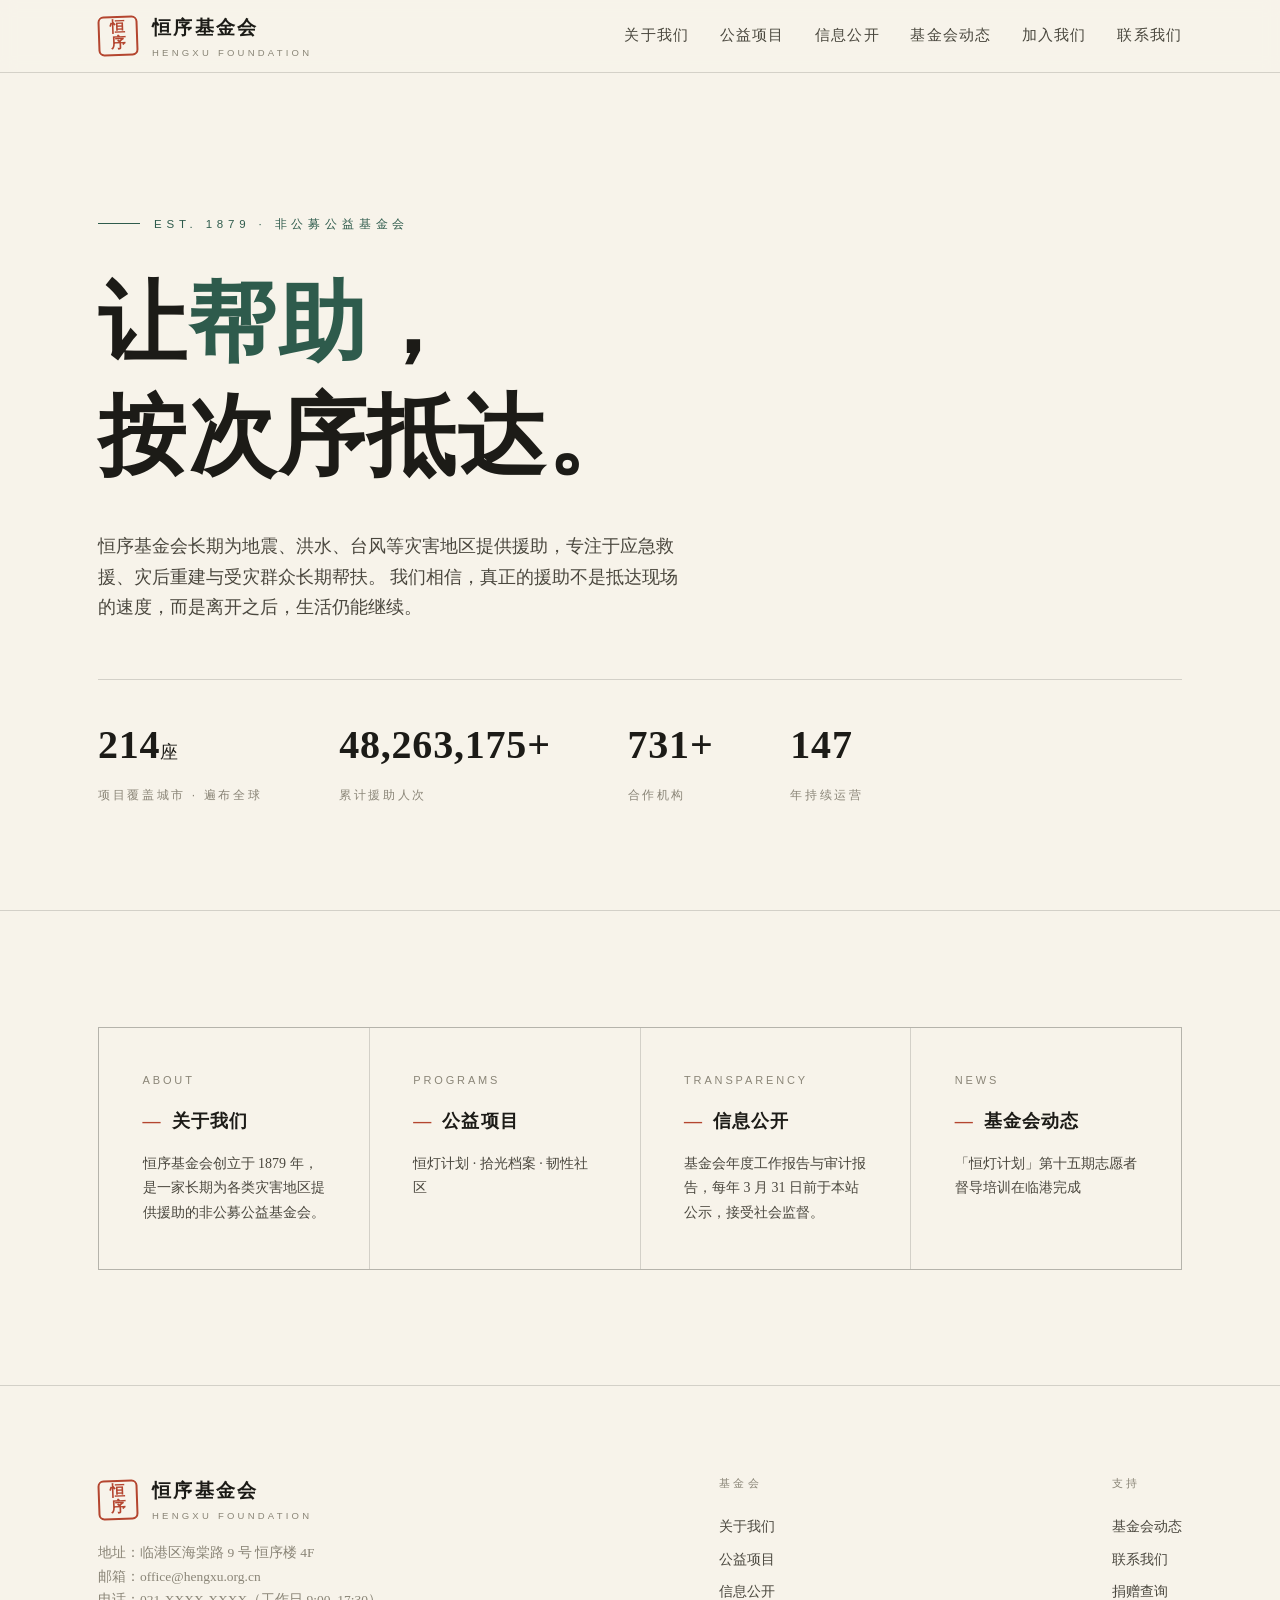
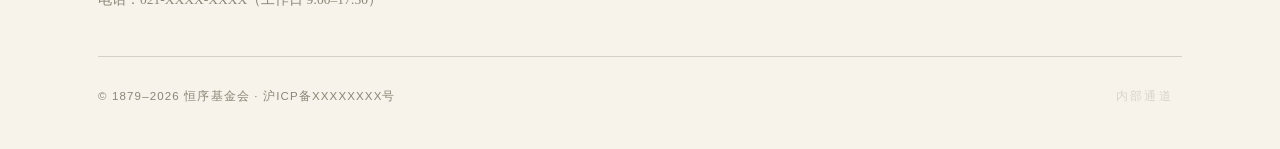
==== commit fabaa71c: "stat: 累计援助人次 17,328,416+ -> 48,263,175+" ====
--- a/index.html
+++ b/index.html
@@ -34,7 +34,7 @@
     </p>
     <div class="hero-meta">
       <div class="stat"><b>214<small style="font-size:.45em">座</small></b><span>项目覆盖城市 · 遍布全球</span></div>
-      <div class="stat"><b>17,328,416+</b><span>累计援助人次</span></div>
+      <div class="stat"><b>48,263,175+</b><span>累计援助人次</span></div>
       <div class="stat"><b>731+</b><span>合作机构</span></div>
       <div class="stat"><b>147</b><span>年持续运营</span></div>
     </div>
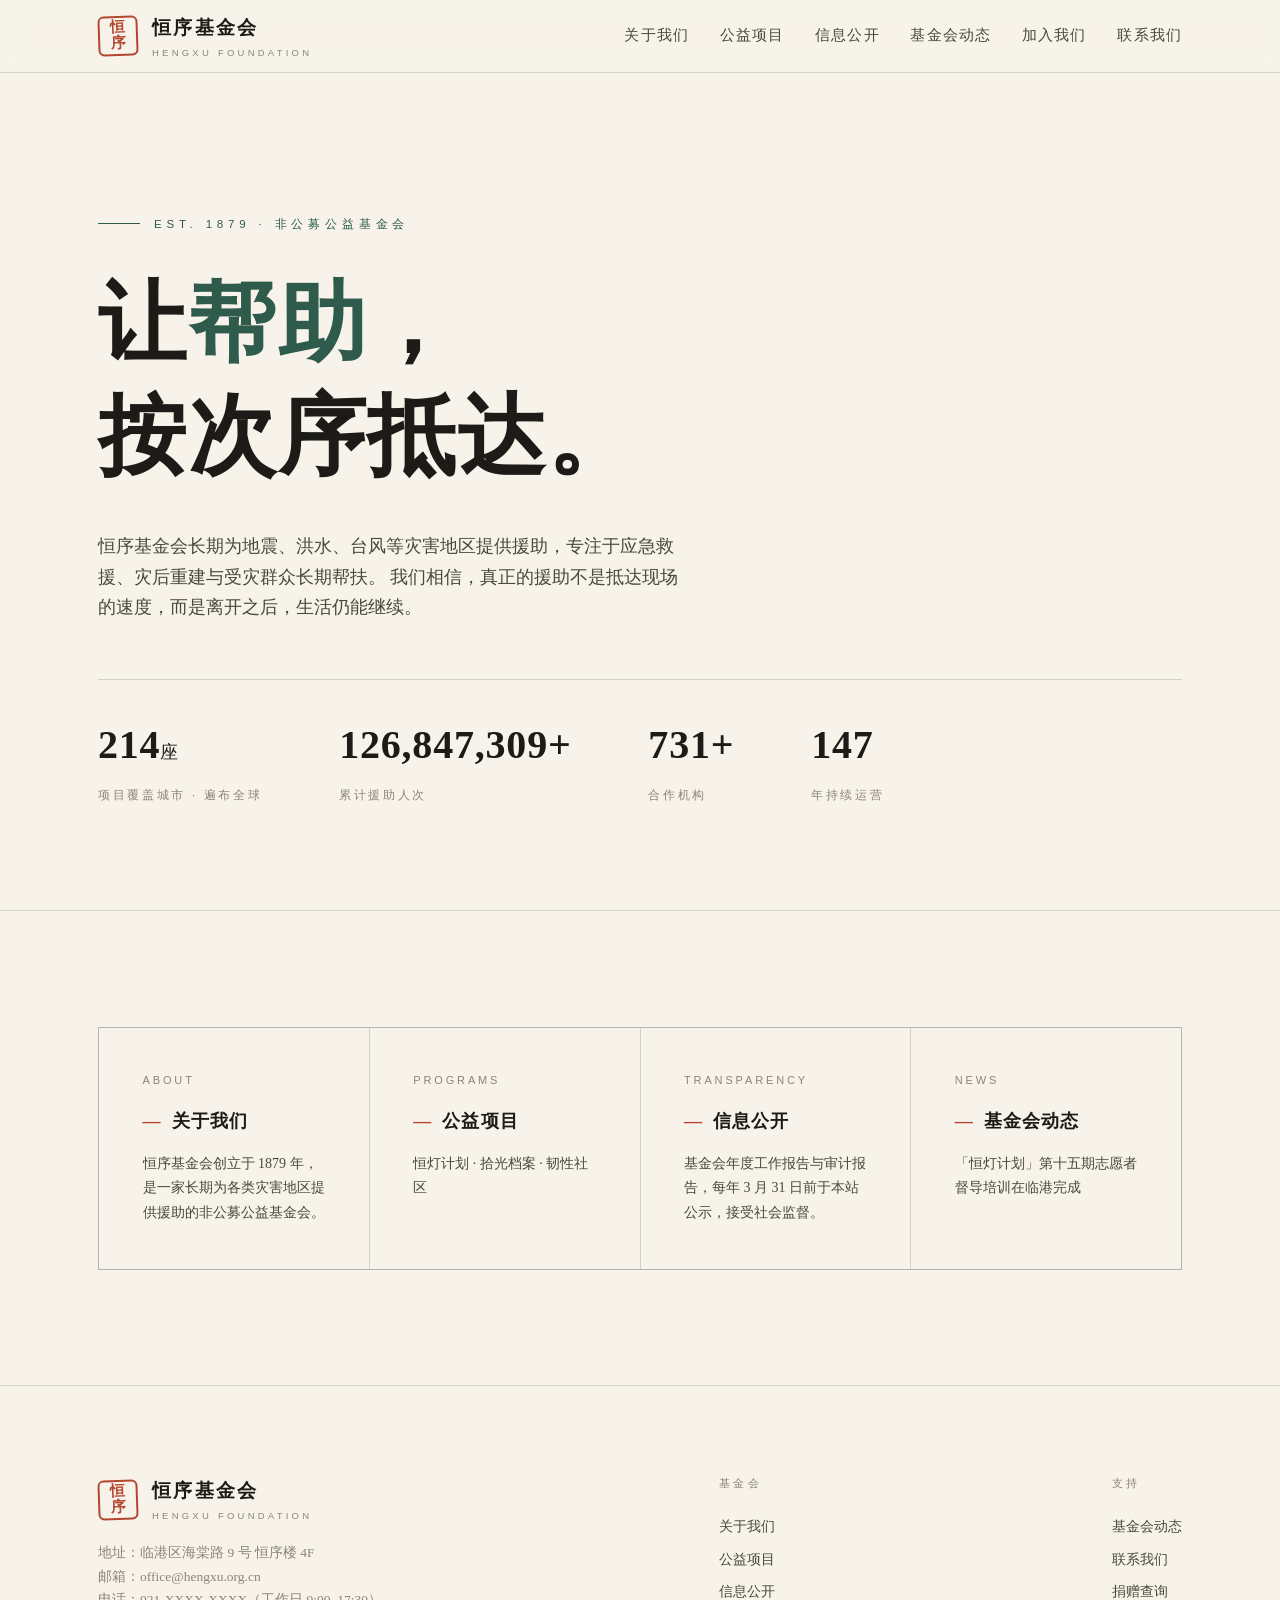
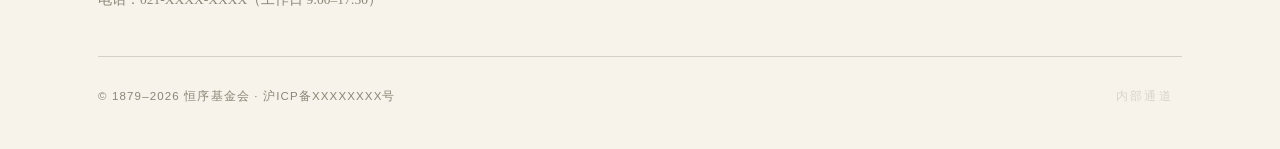
==== commit 18df20c6: "stat: 累计援助人次 -> 126,847,309+（破亿）" ====
--- a/index.html
+++ b/index.html
@@ -34,7 +34,7 @@
     </p>
     <div class="hero-meta">
       <div class="stat"><b>214<small style="font-size:.45em">座</small></b><span>项目覆盖城市 · 遍布全球</span></div>
-      <div class="stat"><b>48,263,175+</b><span>累计援助人次</span></div>
+      <div class="stat"><b>126,847,309+</b><span>累计援助人次</span></div>
       <div class="stat"><b>731+</b><span>合作机构</span></div>
       <div class="stat"><b>147</b><span>年持续运营</span></div>
     </div>
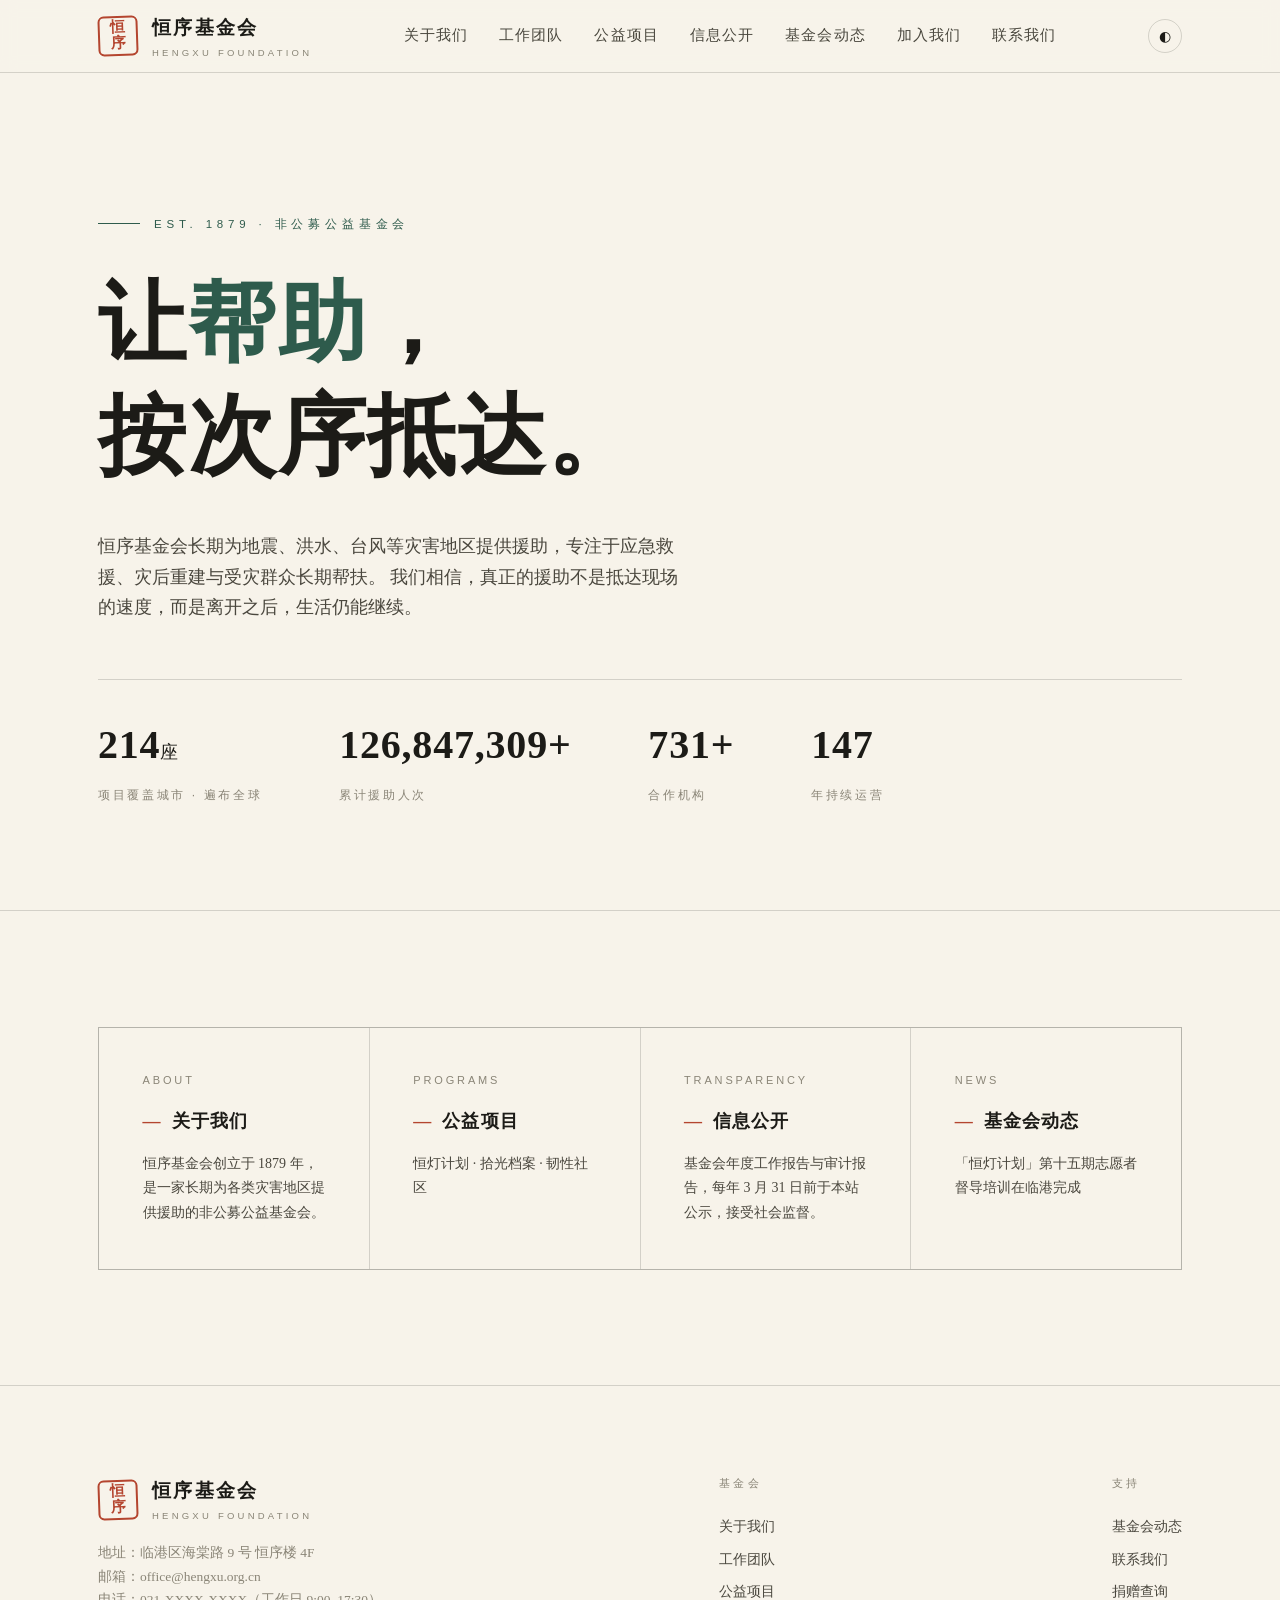
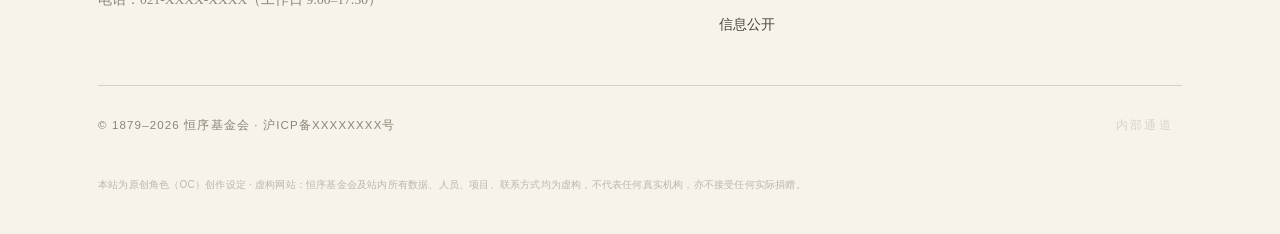
==== commit 595ea503: "多页重构+万帖论坛+管理员后台+主题切换+移动端适配+OC免责声明（攒批一次推）" ====
--- a/index.html
+++ b/index.html
@@ -4,6 +4,7 @@
 <meta charset="utf-8">
 <meta name="viewport" content="width=device-width, initial-scale=1.0">
 <title>首页 · 恒序基金会</title>
+<link rel="icon" href="assets/favicon.svg" type="image/svg+xml">
 <link rel="stylesheet" href="assets/style.css">
 </head>
 <body>
@@ -15,6 +16,7 @@
     </a>
     <nav class="nav">
       <a href="about.html">关于我们</a>
+      <a href="team.html">工作团队</a>
       <a href="programs.html">公益项目</a>
       <a href="disclosure.html">信息公开</a>
       <a href="news.html">基金会动态</a>
@@ -82,6 +84,7 @@
       <div class="foot-col">
         <h5>基金会</h5>
         <a href="about.html">关于我们</a>
+      <a href="team.html">工作团队</a>
         <a href="programs.html">公益项目</a>
         <a href="disclosure.html">信息公开</a>
       </div>
@@ -96,9 +99,18 @@
       <span>© 1879–2026 恒序基金会 · 沪ICP备XXXXXXXX号</span>
       <span class="backdoor" id="backdoor" title="">内部通道</span>
     </div>
+    <div class="oc-disclaimer">本站为原创角色（OC）创作设定 · 虚构网站：恒序基金会及站内所有数据、人员、项目、联系方式均为虚构，不代表任何真实机构，亦不接受任何实际捐赠。</div>
   </div>
 </footer>
 <script src="assets/bbs-data.js"></script>
 <script src="assets/main.js"></script>
+<script src="assets/i18n.js"></script>
+<script src="assets/hx-ui.js"></script>
 </body>
 </html>
+
+<!-- ============================================================
+  OC 免责声明：本页面为原创角色（OC）创作项目的虚构网站组成部分。
+  恒序基金会、万界稳定局及站内所有数据、人物、组织、事件均为虚构，
+  不代表任何真实机构，亦不接受任何实际捐赠。仅供创作交流与非商业演示。
+============================================================ -->
--- a/assets/style.css
+++ b/assets/style.css
@@ -9,6 +9,7 @@
   --pine-deep:#1F4036;
   --cinnabar:#B4452F;
   --hairline:rgba(28,27,23,.16);
+  --head-bg:rgba(247,243,234,.92);
   --serif:"Noto Serif SC","Songti SC","STSong","SimSun",serif;
   --sans:-apple-system,"PingFang SC","Microsoft YaHei","Helvetica Neue",sans-serif;
 }
@@ -20,7 +21,7 @@
 .wrap{max-width:1180px;margin:0 auto;padding:0 clamp(20px,4vw,48px)}
 
 /* 顶部 */
-.site-head{border-bottom:1px solid var(--hairline);position:sticky;top:0;background:rgba(247,243,234,.92);backdrop-filter:blur(8px);z-index:50}
+.site-head{border-bottom:1px solid var(--hairline);position:sticky;top:0;background:var(--head-bg);backdrop-filter:blur(8px);z-index:50}
 .head-in{display:flex;align-items:center;justify-content:space-between;height:72px}
 .brand{display:flex;align-items:center;gap:14px}
 .seal{width:40px;height:40px;flex:none;border:2px solid var(--cinnabar);border-radius:6px;display:grid;place-items:center;color:var(--cinnabar);font-weight:700;font-size:15px;line-height:1.05;transform:rotate(-2deg)}
@@ -31,7 +32,18 @@
 .nav a:hover,.nav a.on{color:var(--pine)}
 .nav a::after{content:"";position:absolute;left:0;bottom:-2px;width:0;height:1px;background:var(--pine);transition:width .3s}
 .nav a:hover::after,.nav a.on::after{width:100%}
-@media(max-width:820px){.nav{display:none}}
+@media(max-width:820px){
+  .nav{position:fixed;top:72px;left:0;right:0;background:var(--paper);border-bottom:1px solid var(--hairline);display:flex;flex-direction:column;padding:8px clamp(20px,4vw,48px) 18px;transform:translateY(-10px);opacity:0;pointer-events:none;transition:transform .22s,opacity .22s;z-index:49}
+  .nav.open{transform:none;opacity:1;pointer-events:auto}
+  .nav a{padding:12px 0;border-bottom:1px dashed var(--hairline);font-size:15px}
+  .nav a:last-child{border-bottom:none}
+}
+.menu-btn{display:none;background:none;border:1px solid var(--hairline);border-radius:6px;width:38px;height:38px;cursor:pointer;flex:none;padding:0;place-items:center}
+.menu-btn span{display:block;width:16px;height:1.6px;background:var(--ink);margin:2px 0;transition:all .25s}
+.menu-btn.x span:nth-child(1){transform:translateY(5.6px) rotate(45deg)}
+.menu-btn.x span:nth-child(2){opacity:0}
+.menu-btn.x span:nth-child(3){transform:translateY(-5.6px) rotate(-45deg)}
+@media(max-width:820px){.menu-btn{display:grid}}
 
 /* Hero */
 .hero{padding:clamp(72px,11vw,150px) 0 clamp(56px,8vw,110px);border-bottom:1px solid var(--hairline)}
@@ -200,3 +212,84 @@
 .join-grid{margin-top:clamp(40px,5vw,64px)}
 .join-note{margin-top:clamp(40px,5vw,64px);font-size:15px;color:var(--ink-soft);max-width:44em}
 .join-note b{color:var(--ink)}
+
+/* ===== 详情页与信息公开扩展（2026-09 增补） ===== */
+a.prog-row,a.news-item{text-decoration:none;color:inherit}
+.prog-row .prog-name::after{content:"→";margin-left:12px;color:var(--cinnabar);font-size:.6em;opacity:0;transition:opacity .25s}
+.prog-row:hover .prog-name::after{opacity:1}
+.back-link{display:inline-block;font-family:var(--sans);font-size:11.5px;letter-spacing:.22em;color:var(--pine);margin-top:clamp(28px,4vw,44px);text-decoration:none}
+.back-link:hover{text-decoration:underline}
+.sub-sec{margin-top:clamp(44px,6vw,72px)}
+.sub-sec h3{font-family:var(--sans);font-size:11.5px;letter-spacing:.26em;color:var(--muted);font-weight:500;margin-bottom:18px}
+.page-head h1 small{display:block;font-family:var(--sans);font-size:12px;letter-spacing:.3em;color:var(--pine);font-weight:500;margin-top:14px}
+.don-hint{font-size:12.5px;color:var(--muted);margin-top:16px}
+.don-err{color:var(--cinnabar);font-size:13.5px;margin-top:16px}
+.don-result{margin-top:22px}
+
+/* ===== 工作团队（Wave 2） ===== */
+.team-grid{display:grid;grid-template-columns:repeat(2,1fr);gap:1px;background:var(--hairline);border:1px solid var(--hairline)}
+@media(max-width:900px){.team-grid{grid-template-columns:1fr}}
+.team-card{background:var(--paper);padding:clamp(28px,3.4vw,44px)}
+.team-card h4{font-size:22px;letter-spacing:.08em}
+.tc-role{font-family:var(--sans);font-size:10.5px;letter-spacing:.26em;color:var(--pine);margin:6px 0 18px}
+.team-card p{font-size:14.5px;color:var(--ink-soft);line-height:1.9}
+.team-card p + p{margin-top:12px}
+.tc-quote{color:var(--ink);font-size:14px;border-left:2px solid var(--cinnabar);padding-left:14px}
+.tc-join{background:var(--paper-dim)}
+
+/* ===== 暗色主题（Wave 3） ===== */
+[data-theme="dark"]{
+  --paper:#171613;
+  --paper-dim:#211F19;
+  --ink:#EDE7D9;
+  --ink-soft:#C9C2B3;
+  --muted:#8A8577;
+  --pine:#7BAE9B;
+  --pine-deep:#93C3B0;
+  --cinnabar:#D4694F;
+  --hairline:rgba(237,231,217,.18);
+  --head-bg:rgba(23,22,19,.92);
+}
+html{transition:background-color .3s}
+body{transition:background-color .3s,color .3s}
+
+/* 主题切换按钮 */
+.theme-btn{background:none;border:1px solid var(--hairline);color:var(--ink);font-size:14px;line-height:1;width:34px;height:34px;border-radius:50%;cursor:pointer;transition:all .25s;flex:none}
+.theme-btn:hover{border-color:var(--pine);color:var(--pine)}
+
+/* 语言选择 */
+.lang-btn{background:none;border:1px solid var(--hairline);color:var(--ink-soft);font-family:var(--sans);font-size:12px;letter-spacing:.08em;padding:7px 14px;border-radius:17px;cursor:pointer;transition:all .25s;flex:none;white-space:nowrap}
+.lang-btn:hover{border-color:var(--pine);color:var(--pine)}
+.lang-mask{position:fixed;inset:0;background:rgba(20,19,16,.5);display:none;align-items:flex-start;justify-content:center;z-index:960;padding:10vh 20px 20px}
+.lang-mask.on{display:flex}
+.lang-panel{background:var(--paper);border:1px solid var(--hairline);width:min(520px,100%);max-height:72vh;display:flex;flex-direction:column}
+.lang-search{margin:18px 18px 12px;background:var(--paper-dim);border:1px solid var(--hairline);padding:10px 14px;font-family:var(--sans);font-size:14px;color:var(--ink);outline:none}
+.lang-search:focus{border-color:var(--pine)}
+.lang-list{overflow-y:auto;padding:0 18px 18px}
+.lang-item{display:flex;justify-content:space-between;padding:9px 6px;font-size:14.5px;cursor:pointer;border-bottom:1px dashed var(--hairline);color:var(--ink-soft)}
+.lang-item:hover{color:var(--pine)}
+.lang-item .lc{font-family:var(--sans);font-size:11px;color:var(--muted)}
+.lang-item.cur{color:var(--cinnabar)}
+.lang-note{padding:0 18px 16px;font-size:12px;color:var(--muted)}
+
+/* OC 免责声明 */
+.oc-disclaimer{margin-top:38px;font-family:var(--sans);font-size:10px;line-height:1.8;color:var(--muted);opacity:.55;letter-spacing:.02em}
+
+/* ===== 移动端适配增补（Wave 3.1） ===== */
+@media(max-width:820px){
+  .motto{position:static;margin-top:34px}
+  .sub-sec{overflow-x:auto}
+  .sub-sec .tbl{min-width:520px}
+  .head-in{gap:10px}
+  .brand-name{font-size:16px;letter-spacing:.08em}
+  .brand-en{display:none}
+  .hero h1{word-break:keep-all}
+  .stat b{font-size:clamp(22px,7vw,30px)}
+  .modal{padding:30px 24px 26px}
+  .f-btn{padding:14px 34px;letter-spacing:.28em}
+  .join-note,.oc-disclaimer{font-size:10px}
+  .sec-head{margin-bottom:26px}
+  .foot-base{flex-direction:column;gap:8px;align-items:flex-start}
+  .theme-btn,.lang-btn{width:32px;height:32px;font-size:11px;padding:0}
+  .lang-btn{width:auto;padding:0 10px}
+}
